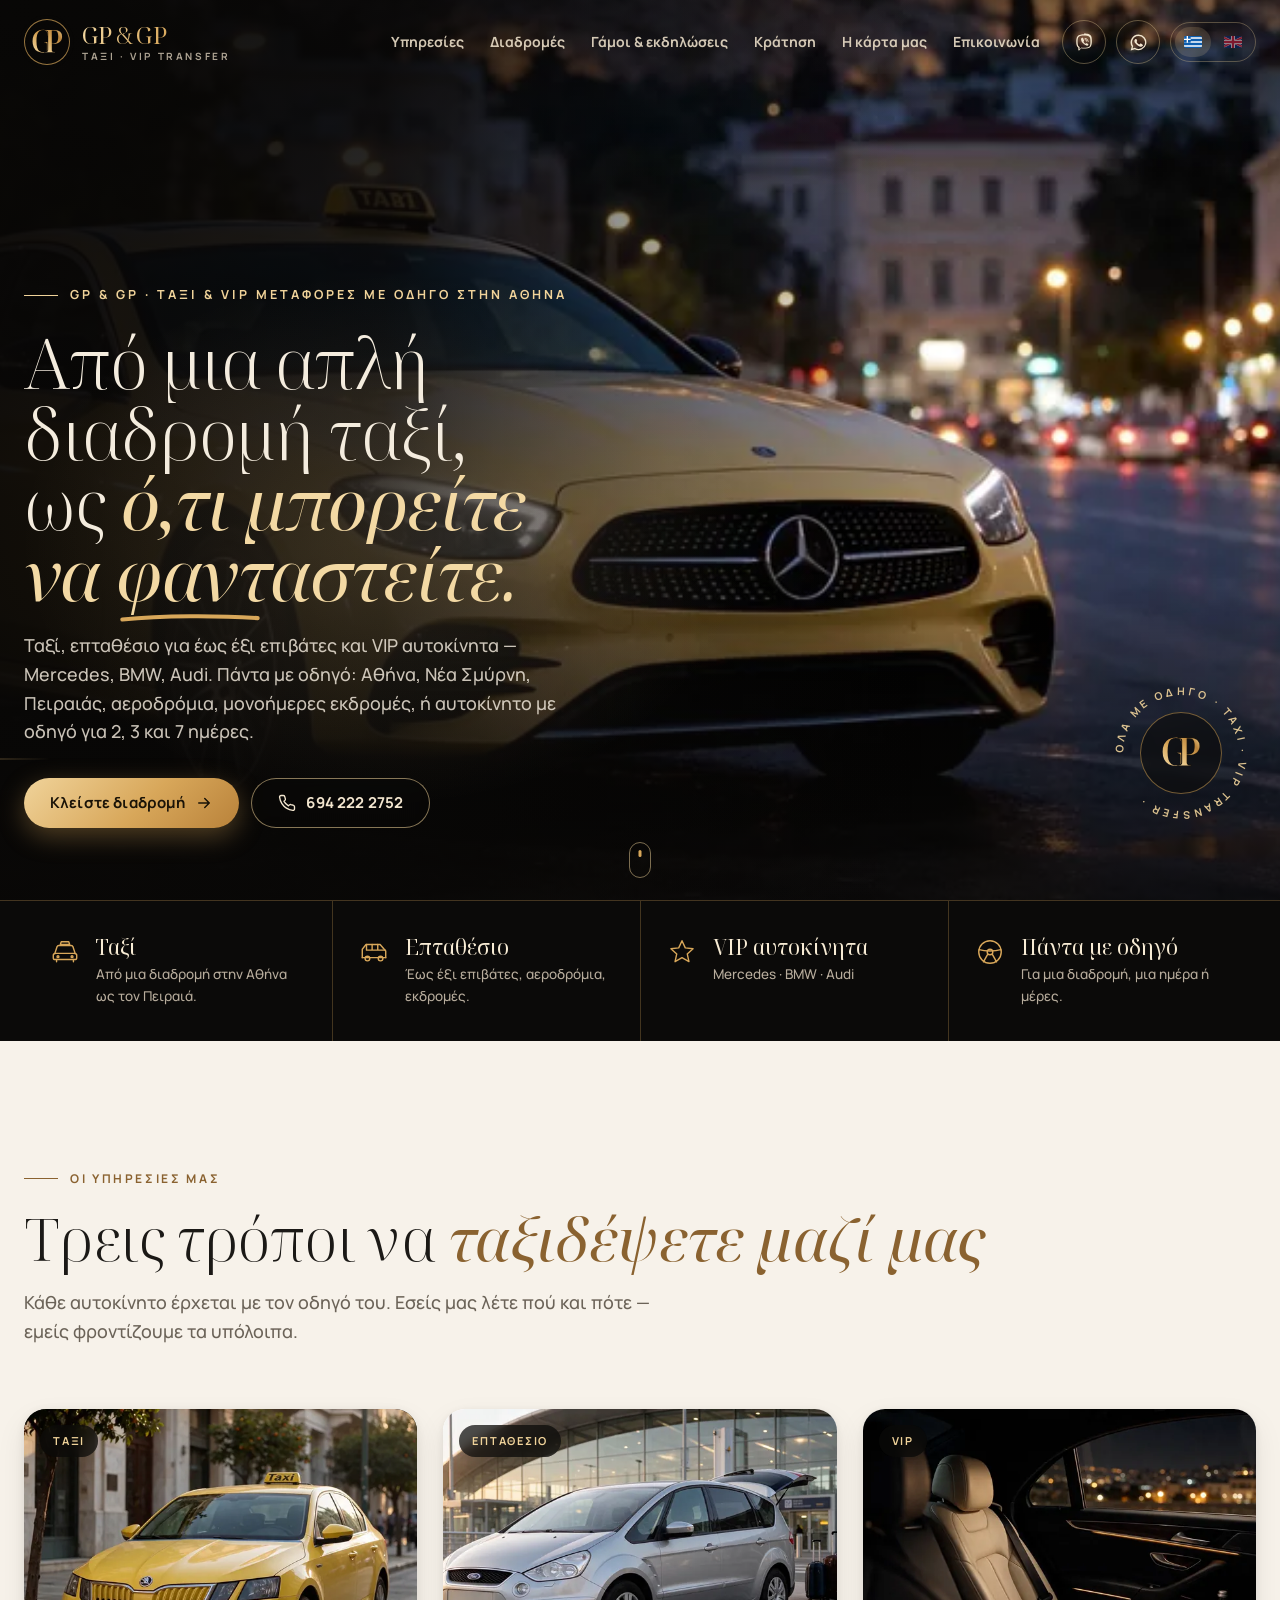
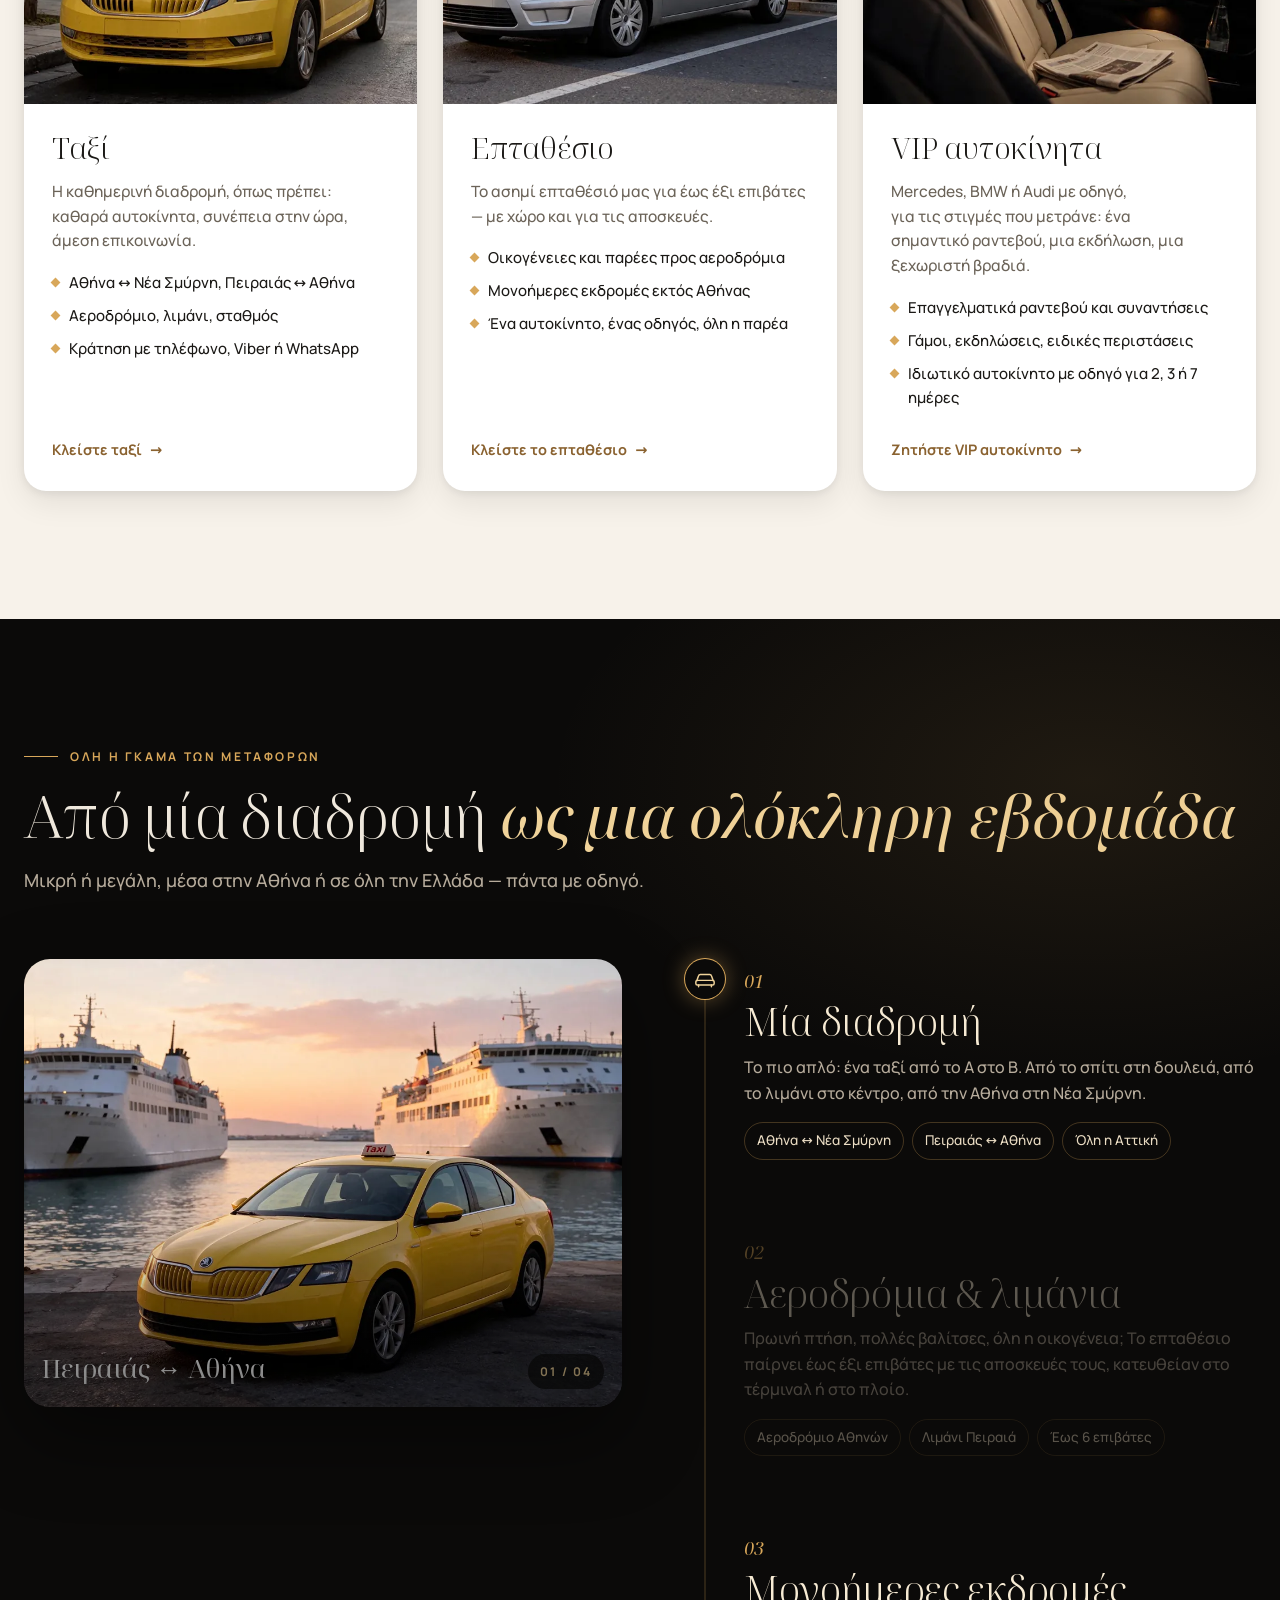
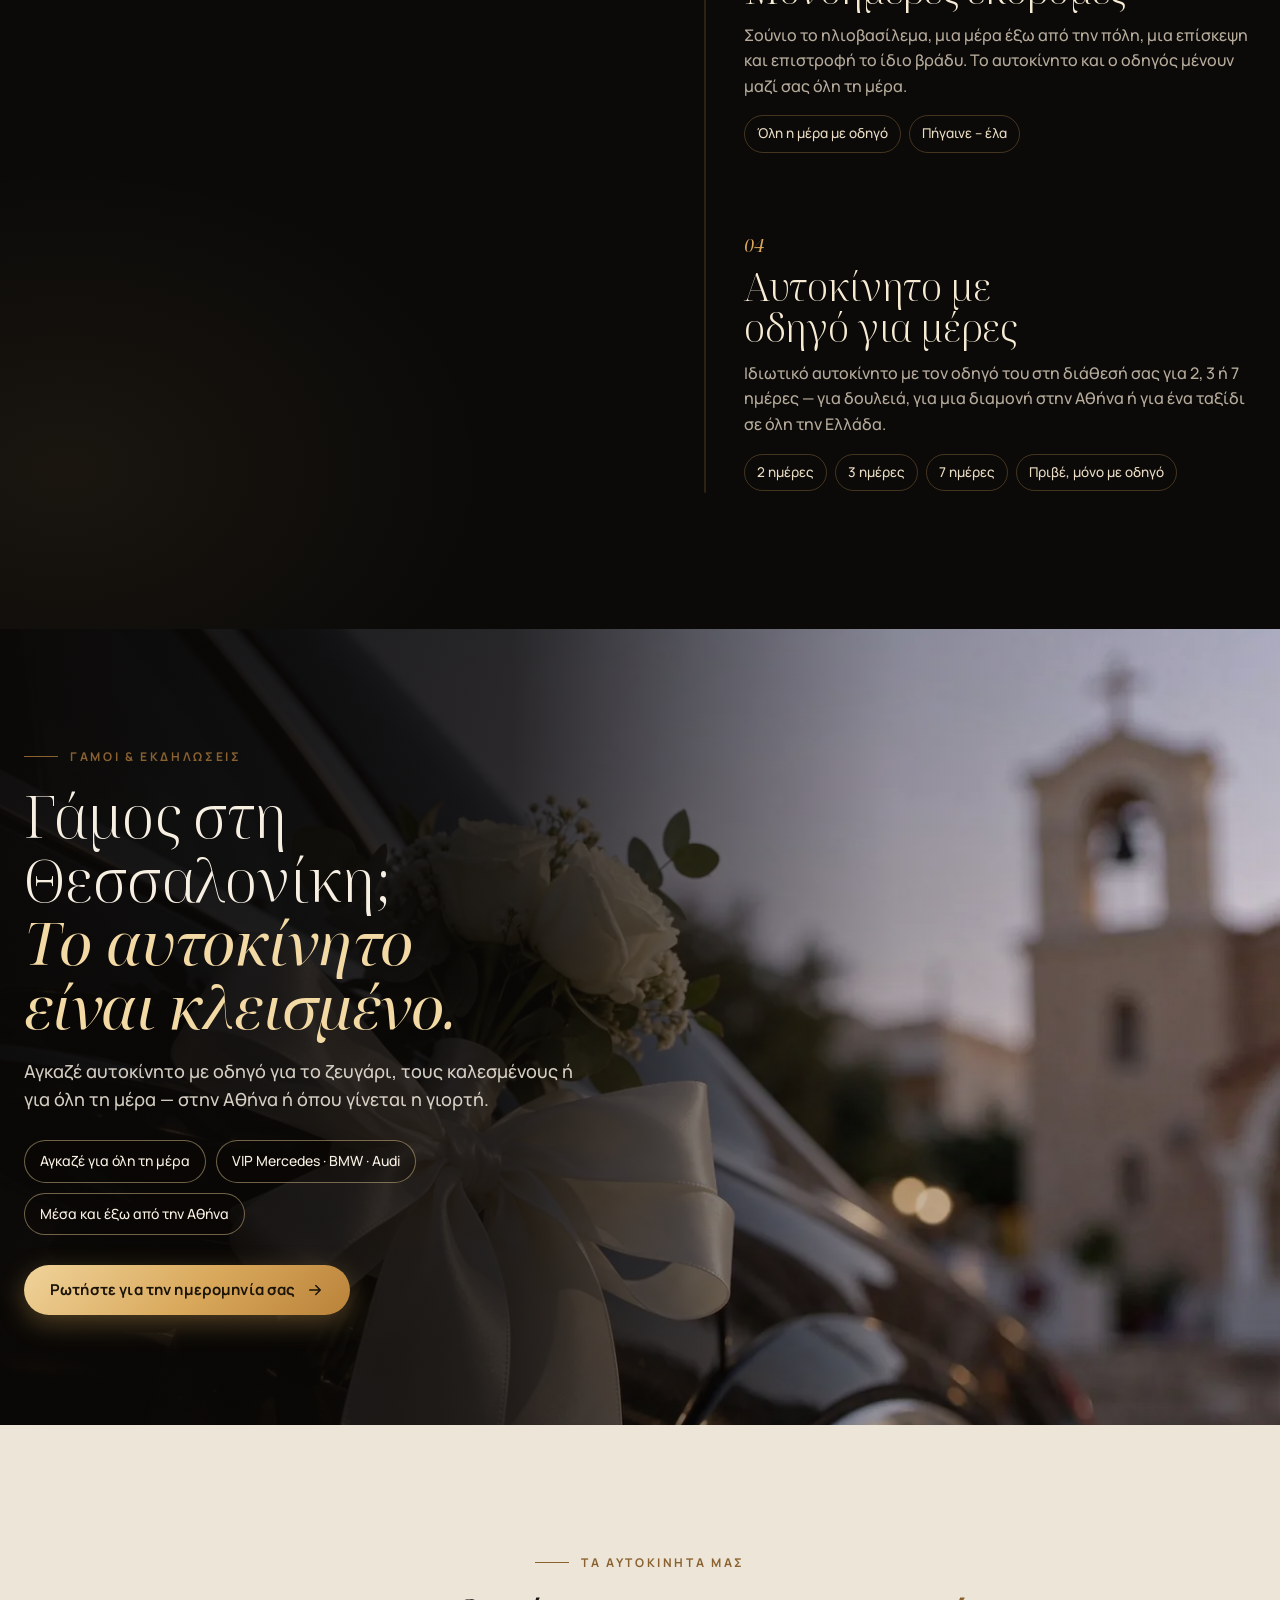
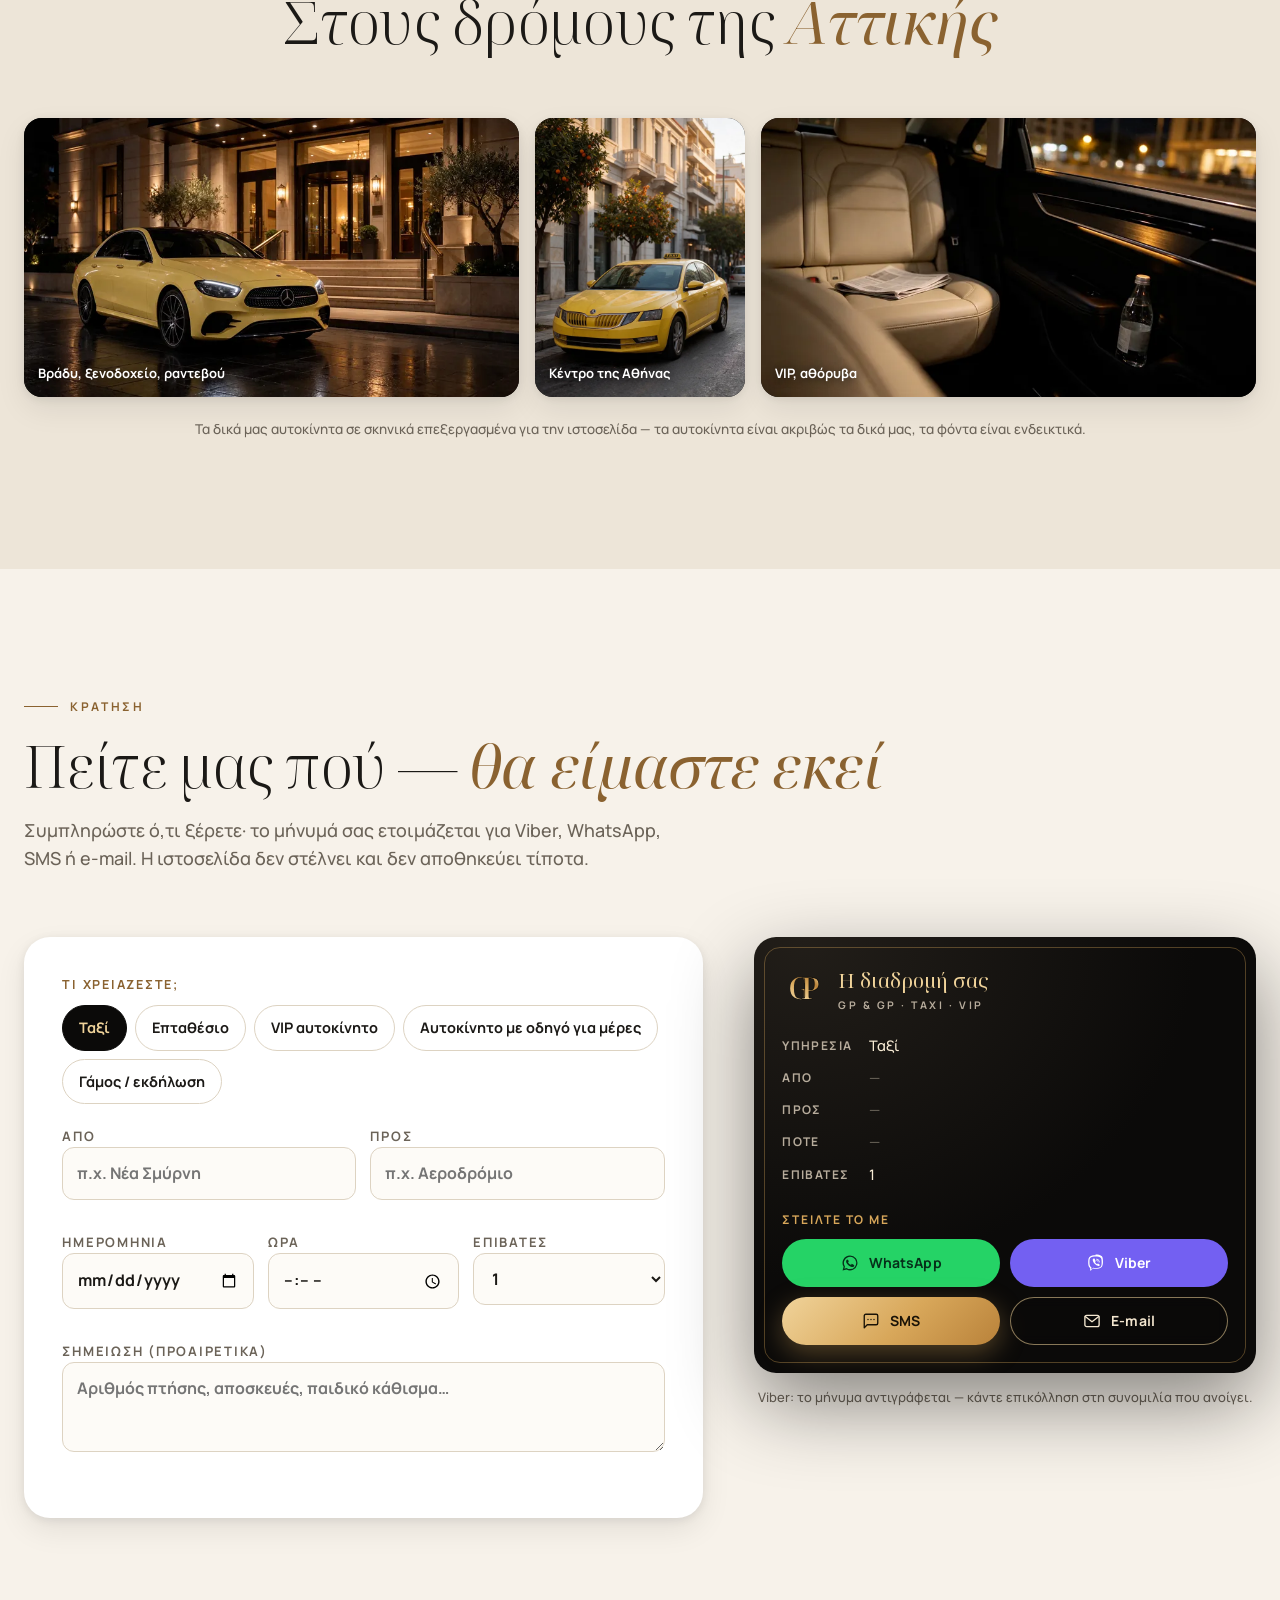
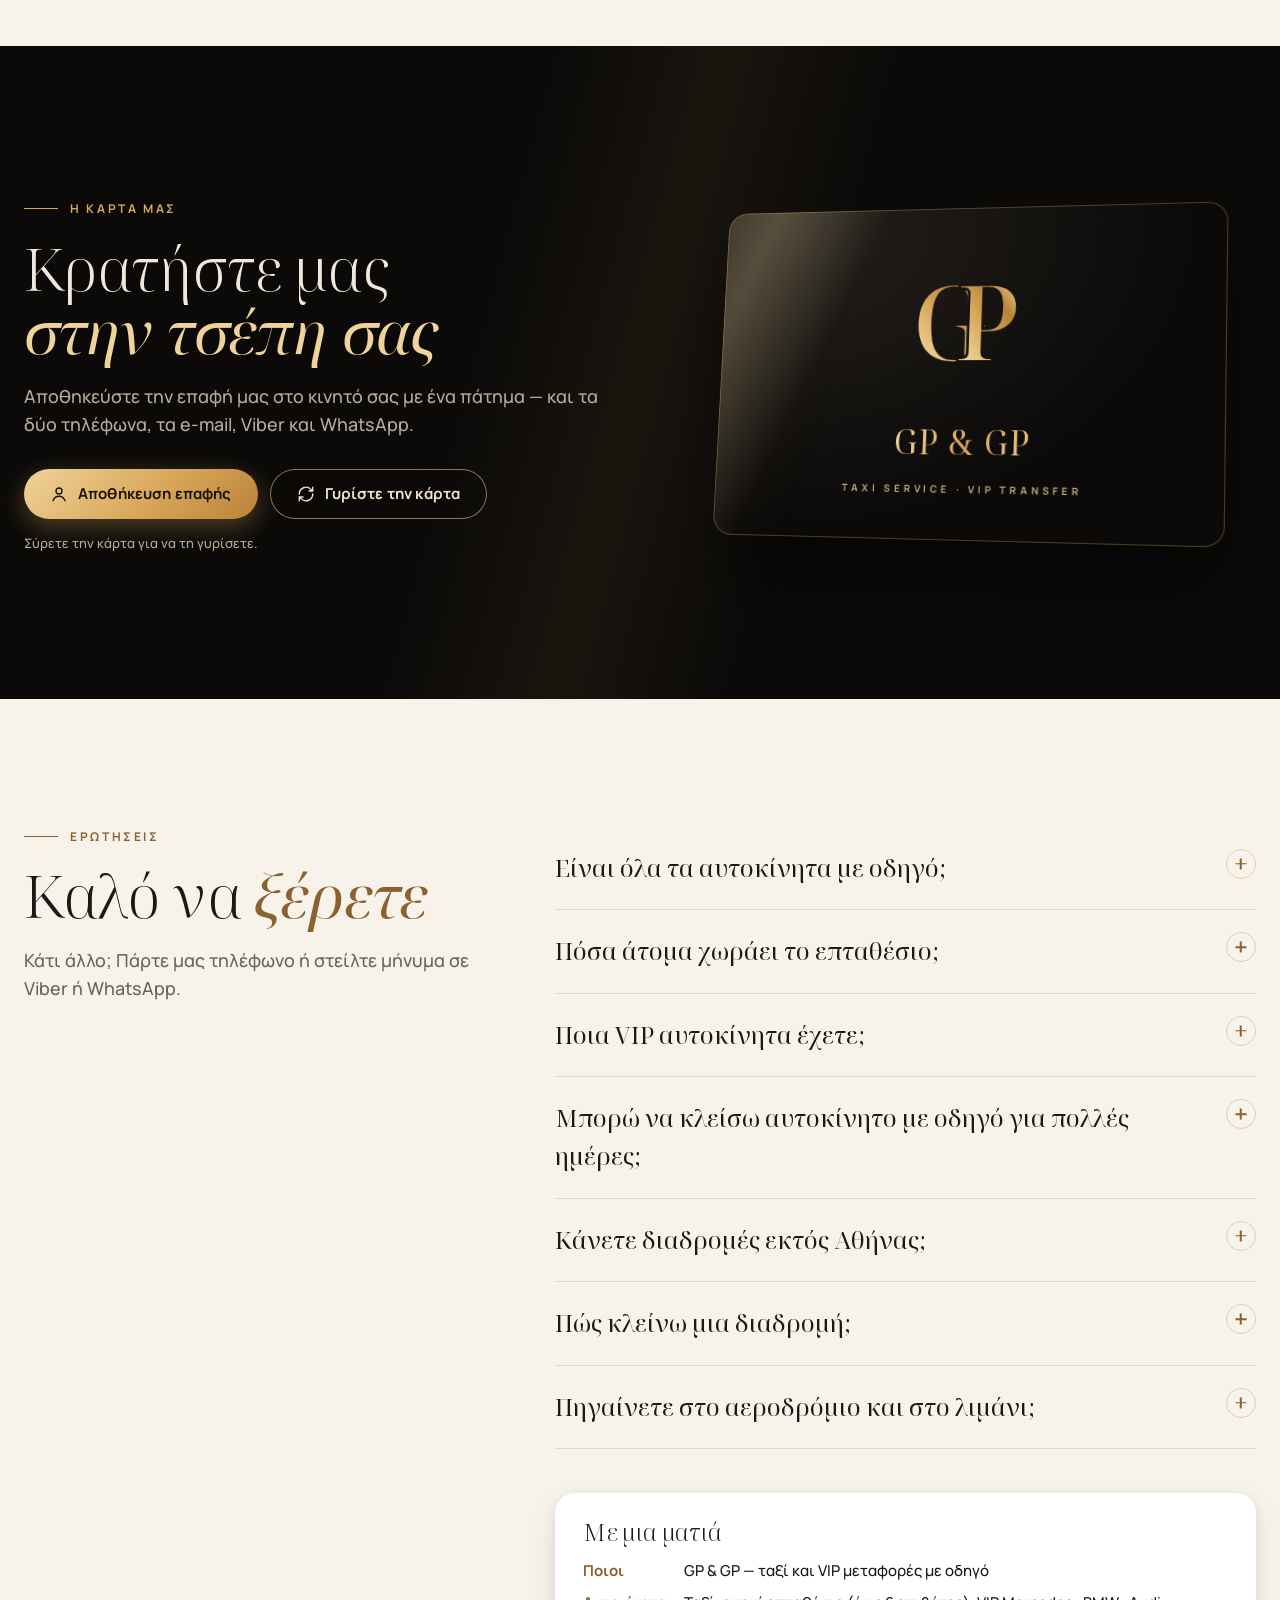
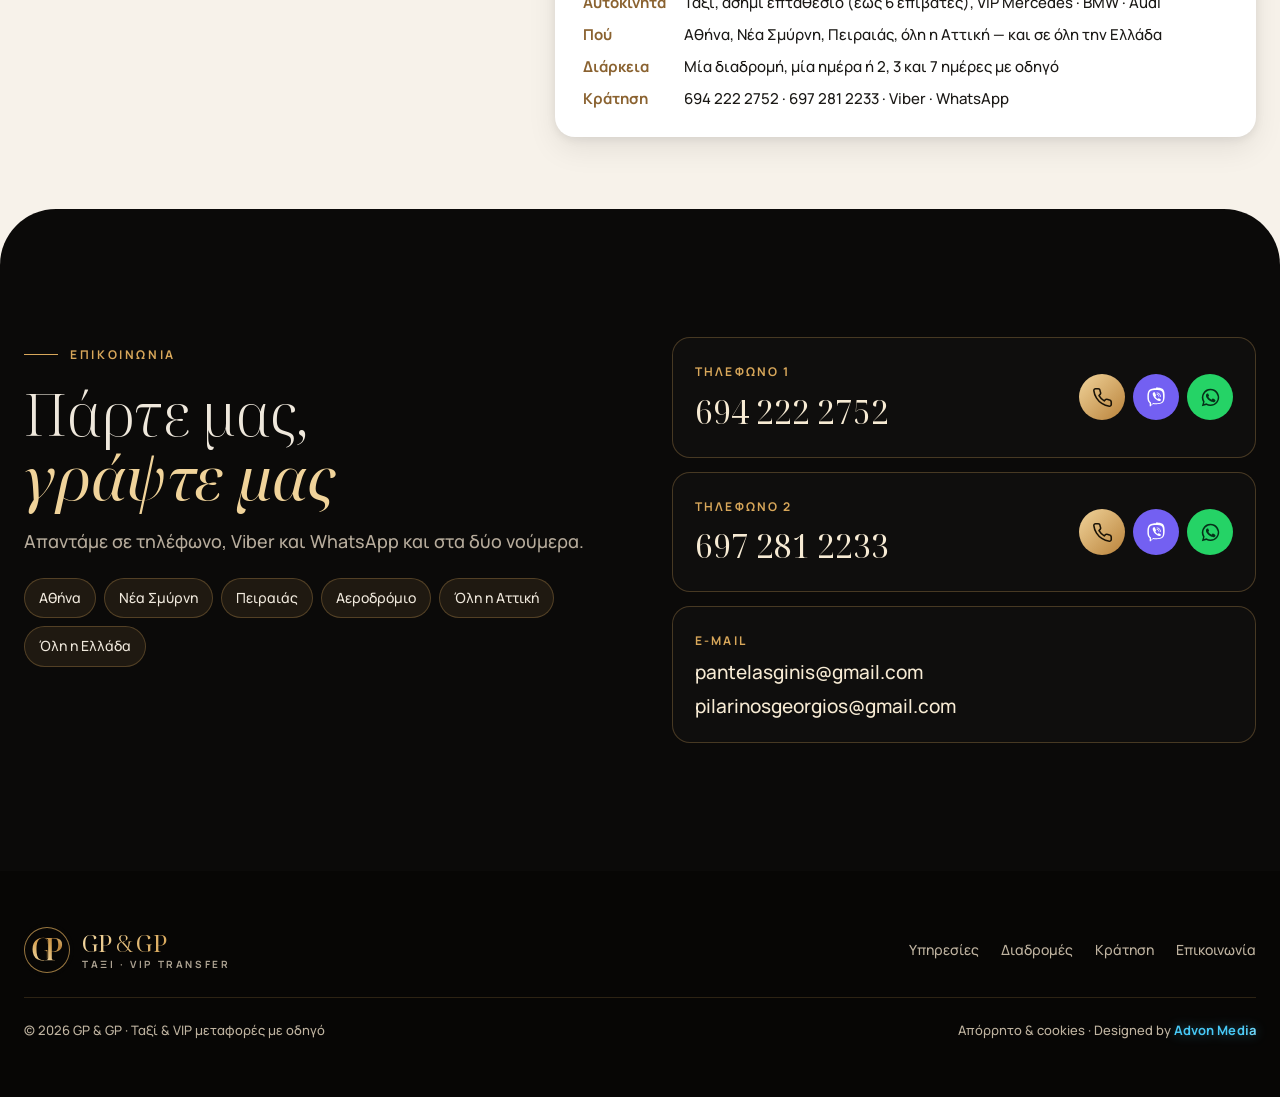
==== index.html @ f85e6d45 "GP & GP — first draft (Taxi · 7-seater · VIP, all with driver) Co-Authored-By: Claude Opus 5.5 <nore" ====
<!DOCTYPE html>
<html lang="el">
<head>
<meta charset="utf-8">
<meta name="viewport" content="width=device-width,initial-scale=1,viewport-fit=cover">
<title>Ταξί &amp; VIP μεταφορές με οδηγό Αθήνα | GP &amp; GP</title>
<!-- advon-icons · favicon.py · made from assets/img/gp-and-gp-icon.svg · v3084002b -->
<link rel="icon" href="favicon.ico?v=3084002b" sizes="32x32">
<link rel="icon" href="assets/icons/favicon.svg?v=3084002b" type="image/svg+xml">
<link rel="icon" href="assets/icons/favicon-96.png?v=3084002b" type="image/png" sizes="96x96">
<link rel="icon" href="assets/icons/favicon-48.png?v=3084002b" type="image/png" sizes="48x48">
<link rel="apple-touch-icon" href="assets/icons/apple-touch-icon.png?v=3084002b">
<link rel="manifest" href="site.webmanifest?v=3084002b">
<!-- /advon-icons -->
<meta name="description" content="GP &amp; GP: ταξί, επταθέσιο για έως 6 επιβάτες και VIP Mercedes, BMW, Audi με οδηγό. Αθήνα, Νέα Σμύρνη, Πειραιάς, αεροδρόμια, εκδρομές, πολυήμερα.">
<meta name="robots" content="index,follow,max-image-preview:large">
<meta name="msvalidate.01" content="B111344056B4F7484DEA53457F44A3C3">
<!-- advon-en -->
<script>try{localStorage.setItem("gp-lang","el")}catch(e){}</script>
<!-- /advon-en -->
<script id="advon-draft-guard">(function(){var h=location.hostname;if(/(^|\.)drafts\.advonmedia\.com$|\.github\.io$|\.netlify\.app$/.test(h)){var m=document.createElement('meta');m.name='robots';m.content='noindex,nofollow';document.head.appendChild(m)}})();</script>
<meta name="theme-color" content="#0B0A09">
<meta name="color-scheme" content="light only">
<meta property="og:type" content="website">
<meta property="og:site_name" content="GP &amp; GP">
<meta property="og:title" content="Ταξί &amp; VIP μεταφορές με οδηγό Αθήνα | GP &amp; GP">
<meta property="og:description" content="GP &amp; GP: ταξί, επταθέσιο για έως 6 επιβάτες και VIP Mercedes, BMW, Audi με οδηγό. Αθήνα, Νέα Σμύρνη, Πειραιάς, αεροδρόμια, εκδρομές, πολυήμερα.">
<meta property="og:image" content="assets/img/og.jpg">
<meta property="og:image:width" content="1200"><meta property="og:image:height" content="630">
<meta property="og:image:alt" content="Ταξί Mercedes της GP &amp; GP με την Ακρόπολη">
<meta property="og:locale" content="el_GR"><meta property="og:locale:alternate" content="en_GB">
<meta name="twitter:card" content="summary_large_image">
<meta name="twitter:title" content="Ταξί &amp; VIP μεταφορές με οδηγό Αθήνα | GP &amp; GP">
<meta name="twitter:description" content="GP &amp; GP: ταξί, επταθέσιο για έως 6 επιβάτες και VIP Mercedes, BMW, Audi με οδηγό. Αθήνα, Νέα Σμύρνη, Πειραιάς, αεροδρόμια, εκδρομές, πολυήμερα.">
<meta name="twitter:image" content="assets/img/og.jpg">
<link rel="preload" href="assets/fonts/noto-serif-display-greek-300-normal.woff2" as="font" type="font/woff2" crossorigin>
<link rel="preload" as="image" href="assets/img/gp-taxi-vip-metafores-athina-mercedes-akropoli-1800.webp" imagesrcset="assets/img/gp-taxi-vip-metafores-athina-mercedes-akropoli-1200.webp 1200w, assets/img/gp-taxi-vip-metafores-athina-mercedes-akropoli-1800.webp 1800w, assets/img/gp-taxi-vip-metafores-athina-mercedes-akropoli-2400.webp 2400w" imagesizes="100vw" media="(min-width:701px)">
<script>document.documentElement.classList.add('js')</script>
<style id="advon-fonts">
@font-face{font-family:'Noto Serif Display';font-style:normal;font-weight:300;font-display:swap;src:url(assets/fonts/noto-serif-display-greek-300-normal.woff2) format('woff2');unicode-range:U+0370-0377,U+037A-037F,U+0384-038A,U+038C,U+038E-03A1,U+03A3-03FF}
@font-face{font-family:'Noto Serif Display';font-style:normal;font-weight:300;font-display:swap;src:url(assets/fonts/noto-serif-display-latin-300-normal.woff2) format('woff2');unicode-range:U+0000-00FF,U+0131,U+0152-0153,U+02BB-02BC,U+02C6,U+02DA,U+02DC,U+0304,U+0308,U+0329,U+2000-206F,U+20AC,U+2122,U+2191,U+2193,U+2212,U+2215,U+FEFF,U+FFFD}
@font-face{font-family:'Noto Serif Display';font-style:normal;font-weight:400;font-display:swap;src:url(assets/fonts/noto-serif-display-greek-400-normal.woff2) format('woff2');unicode-range:U+0370-0377,U+037A-037F,U+0384-038A,U+038C,U+038E-03A1,U+03A3-03FF}
@font-face{font-family:'Noto Serif Display';font-style:normal;font-weight:400;font-display:swap;src:url(assets/fonts/noto-serif-display-latin-400-normal.woff2) format('woff2');unicode-range:U+0000-00FF,U+0131,U+0152-0153,U+02BB-02BC,U+02C6,U+02DA,U+02DC,U+0304,U+0308,U+0329,U+2000-206F,U+20AC,U+2122,U+2191,U+2193,U+2212,U+2215,U+FEFF,U+FFFD}
@font-face{font-family:'Noto Serif Display';font-style:italic;font-weight:400;font-display:swap;src:url(assets/fonts/noto-serif-display-greek-400-italic.woff2) format('woff2');unicode-range:U+0370-0377,U+037A-037F,U+0384-038A,U+038C,U+038E-03A1,U+03A3-03FF}
@font-face{font-family:'Noto Serif Display';font-style:italic;font-weight:400;font-display:swap;src:url(assets/fonts/noto-serif-display-latin-400-italic.woff2) format('woff2');unicode-range:U+0000-00FF,U+0131,U+0152-0153,U+02BB-02BC,U+02C6,U+02DA,U+02DC,U+0304,U+0308,U+0329,U+2000-206F,U+20AC,U+2122,U+2191,U+2193,U+2212,U+2215,U+FEFF,U+FFFD}
@font-face{font-family:'Manrope';font-style:normal;font-weight:500;font-display:swap;src:url(assets/fonts/manrope-greek-500-normal.woff2) format('woff2');unicode-range:U+0370-0377,U+037A-037F,U+0384-038A,U+038C,U+038E-03A1,U+03A3-03FF}
@font-face{font-family:'Manrope';font-style:normal;font-weight:500;font-display:swap;src:url(assets/fonts/manrope-latin-500-normal.woff2) format('woff2');unicode-range:U+0000-00FF,U+0131,U+0152-0153,U+02BB-02BC,U+02C6,U+02DA,U+02DC,U+0304,U+0308,U+0329,U+2000-206F,U+20AC,U+2122,U+2191,U+2193,U+2212,U+2215,U+FEFF,U+FFFD}
@font-face{font-family:'Manrope';font-style:normal;font-weight:700;font-display:swap;src:url(assets/fonts/manrope-greek-700-normal.woff2) format('woff2');unicode-range:U+0370-0377,U+037A-037F,U+0384-038A,U+038C,U+038E-03A1,U+03A3-03FF}
@font-face{font-family:'Manrope';font-style:normal;font-weight:700;font-display:swap;src:url(assets/fonts/manrope-latin-700-normal.woff2) format('woff2');unicode-range:U+0000-00FF,U+0131,U+0152-0153,U+02BB-02BC,U+02C6,U+02DA,U+02DC,U+0304,U+0308,U+0329,U+2000-206F,U+20AC,U+2122,U+2191,U+2193,U+2212,U+2215,U+FEFF,U+FFFD}
</style>
<style>
:root{--ink:#0B0A09;--night:#121110;--coal:#1A1815;--line:rgba(216,167,90,.28);--paper:#F7F2EA;--sand:#EDE5D8;--gold:#D8A75A;--gold2:#F0D39A;--goldt:#8A6230;--text:#1B1916;--mute:#6B6358;--mutel:#B7AC9C;--r:22px;--sh-1:0 2px 10px rgba(0,0,0,.08),0 12px 30px rgba(0,0,0,.08);--sh-2:0 14px 40px rgba(0,0,0,.18),0 4px 12px rgba(0,0,0,.1);--sh-3:0 30px 80px rgba(0,0,0,.45);--serif:'Noto Serif Display',Georgia,serif;--sans:'Manrope',system-ui,-apple-system,'Segoe UI',sans-serif;color-scheme:light only}
*{box-sizing:border-box;margin:0;padding:0}
html{scroll-behavior:smooth;-webkit-text-size-adjust:100%;-webkit-font-smoothing:antialiased;-moz-osx-font-smoothing:grayscale}
html,body{overflow-x:clip}
body{font-family:var(--sans);font-weight:500;color:var(--text);background:var(--paper);line-height:1.6;font-size:16px}
img{max-width:100%;display:block}
a{color:inherit}
button{font:inherit;cursor:pointer;border:0;background:none;color:inherit}
.wrap{width:min(1240px,100% - 48px);margin-inline:auto}
.sr-only{position:absolute;width:1px;height:1px;overflow:hidden;clip:rect(0 0 0 0);white-space:nowrap}
h1,h2,h3{font-family:var(--serif);font-weight:300;line-height:1.08;letter-spacing:-.01em;text-wrap:balance}
p{text-wrap:pretty}
.kick{display:inline-flex;align-items:center;gap:12px;font-size:12px;font-weight:700;letter-spacing:.22em;text-transform:uppercase;color:var(--goldt)}
.kick::before{content:"";width:34px;height:1px;background:currentColor;transform-origin:left;transform:scaleX(var(--kx,1));transition:transform .9s cubic-bezier(.2,.7,.2,1)}
.dark .kick{color:var(--gold)}
.js .rv .kick::before,.js .kick.rv::before{--kx:0}.js .in .kick::before,.js .kick.in::before{--kx:1}
h2{font-size:clamp(34px,4.6vw,62px)}
h2 em,.display em{font-style:italic;color:var(--goldt)}
.dark h2 em,.dark .display em{color:var(--gold2)}
.lead{font-size:clamp(17px,1.4vw,19px);color:var(--mute);max-width:640px}
.dark{background:var(--ink);color:#EFE8DC}.dark .lead{color:var(--mutel)}
section{position:relative}
.sec{padding:clamp(88px,10vw,140px) 0}
.head{display:flex;flex-direction:column;gap:18px;margin-bottom:clamp(40px,5vw,64px)}
.head.c{align-items:center;text-align:center}.head.c .lead{margin-inline:auto}

/* buttons */
.btn{display:inline-flex;align-items:center;justify-content:center;gap:10px;min-height:50px;padding:0 26px;border-radius:999px;font-weight:700;font-size:15px;letter-spacing:.01em;text-decoration:none;position:relative;overflow:hidden;transition:transform .3s cubic-bezier(.2,.7,.2,1),box-shadow .3s,background .3s,color .3s;-webkit-tap-highlight-color:transparent}
.btn svg{width:18px;height:18px;flex:none}
.btn-g{background:linear-gradient(135deg,#F0D39A,#D8A75A 55%,#B9823A);color:#1A1307;box-shadow:0 8px 26px rgba(216,167,90,.35)}
.btn-g::after{content:"";position:absolute;inset:0;background:linear-gradient(110deg,transparent 30%,rgba(255,255,255,.55) 50%,transparent 70%);transform:translateX(-120%);transition:transform .9s}
.btn-o{border:1px solid rgba(240,211,154,.55);color:#F3E6CF;background:rgba(11,10,9,.25);-webkit-backdrop-filter:blur(6px);backdrop-filter:blur(6px)}
.btn-d{background:var(--ink);color:#F3E6CF}
.btn:active{transform:scale(.97)}
@media (hover:hover){.btn:hover{transform:translateY(-2px)}.btn-g:hover::after{transform:translateX(120%)}.btn-o:hover{background:rgba(240,211,154,.14)}.btn-d:hover{box-shadow:var(--sh-2)}}
.chip-v{background:#7360F2;color:#fff}.chip-w{background:#25D366;color:#06301A}

/* header */
.hd{position:fixed;inset:0 0 auto;z-index:50;transition:background .4s,box-shadow .4s,transform .4s}
.hd::before{content:"";position:absolute;inset:0;background:rgba(11,10,9,.82);-webkit-backdrop-filter:blur(14px);backdrop-filter:blur(14px);opacity:0;transition:opacity .4s}
.hd.solid::before{opacity:1}.hd.solid{box-shadow:0 1px 0 var(--line)}
.hd .wrap{position:relative;display:flex;align-items:center;gap:22px;height:84px;transition:height .4s}
.hd.solid .wrap{height:70px}
.brand{display:flex;align-items:center;gap:12px;text-decoration:none;color:#F3E6CF;min-width:0}
.brand svg{width:46px;height:46px;flex:none;transition:transform .9s cubic-bezier(.2,.7,.2,1)}
.hd.solid .brand svg{transform:rotate(360deg) scale(.9)}
.brand .em{position:relative;width:46px;height:46px;flex:none;border-radius:50%;box-shadow:inset 0 0 0 1px rgba(216,167,90,.7),0 0 0 4px rgba(11,10,9,.25)}
.brand .em svg{position:absolute;inset:0}
.bw{display:flex;flex-direction:column;line-height:1.05;min-width:0}
.bw b{font-family:var(--serif);font-weight:400;font-size:24px;letter-spacing:.02em;background:linear-gradient(120deg,#F3D9A4,#D8A75A 60%,#E9C887);-webkit-background-clip:text;background-clip:text;-webkit-text-fill-color:transparent;color:#E5BE7A;white-space:nowrap}
.bw b i{font-style:normal;font-weight:300;padding:0 .12em}
.bw small{font-size:10px;font-weight:700;letter-spacing:.26em;text-transform:uppercase;color:rgba(243,230,207,.7);margin-top:4px;white-space:nowrap}
.nav{display:flex;gap:26px;margin-left:auto}
.nav a{font-size:14px;font-weight:600;text-decoration:none;color:rgba(243,230,207,.86);position:relative;padding:6px 0}
.nav a::after{content:"";position:absolute;left:0;right:0;bottom:0;height:1px;background:var(--gold);transform:scaleX(0);transform-origin:left;transition:transform .35s}
@media (hover:hover){.nav a:hover::after{transform:scaleX(1)}}
.hd-act{display:flex;align-items:center;gap:10px}
.ic{width:44px;height:44px;border-radius:50%;display:grid;place-items:center;border:1px solid rgba(240,211,154,.35);color:#F3E6CF;transition:background .3s,border-color .3s}
.ic svg{width:19px;height:19px}
@media (hover:hover){.ic:hover{background:rgba(240,211,154,.14);border-color:var(--gold)}}
.lng{display:flex;gap:4px;padding:4px;border-radius:999px;border:1px solid rgba(240,211,154,.3)}
.lng button{width:36px;height:30px;border-radius:999px;display:grid;place-items:center;opacity:.55;transition:opacity .3s,background .3s}
.lng button.on{opacity:1;background:rgba(240,211,154,.16)}
.fl{display:block;width:18px;height:12px;overflow:hidden;line-height:0;border-radius:2px}
.fl svg{display:block;width:100%;height:100%}
.burger{display:none;width:46px;height:46px;border-radius:50%;border:1px solid rgba(240,211,154,.4);position:relative}
.burger span{position:absolute;left:13px;right:13px;height:1.5px;background:#F3E6CF;transition:transform .35s,opacity .3s}
.burger span:nth-child(1){top:17px}.burger span:nth-child(2){top:22.5px}.burger span:nth-child(3){top:28px}
.mnav{position:fixed;inset:0;z-index:60;background:rgba(11,10,9,.97);display:flex;flex-direction:column;justify-content:center;padding:90px 32px 40px;gap:8px;opacity:0;pointer-events:none;transition:opacity .4s}
.mnav[hidden]{display:none}
.mnav.open{opacity:1;pointer-events:auto}
.mnav a.l{font-family:var(--serif);font-weight:300;font-size:clamp(34px,9vw,46px);color:#F3E6CF;text-decoration:none;padding:6px 0;opacity:0;transform:translateY(18px);transition:opacity .5s,transform .5s}
.mnav.open a.l{opacity:1;transform:none}
.mnav .x{position:absolute;top:18px;right:20px;width:50px;height:50px;border-radius:50%;border:1px solid rgba(240,211,154,.6);display:grid;place-items:center;color:#F3E6CF}
.mnav .x svg{width:22px;height:22px}
.mnav .mrow{display:flex;gap:10px;flex-wrap:wrap;margin-top:26px}
@media (max-width:1180px){.nav{display:none}.burger{display:block}}
@media (max-width:560px){.hd .wrap{gap:10px}.bw small{display:none}.bw b{font-size:21px}.hd-act .ic.hv{display:none}.brand .em,.brand svg{width:40px;height:40px}}
@media (max-width:380px){.lng{display:none}}

/* intro — «Η κάρτα» */
#intro{position:fixed;inset:0;z-index:100;background:#070605;display:grid;place-items:center;perspective:1400px}
#intro[hidden]{display:none}
#intro .ic3{width:min(440px,78vw);aspect-ratio:85/55;border-radius:18px;background:radial-gradient(120% 140% at 20% 10%,#1d1a16,#0B0A09 60%);box-shadow:0 40px 90px rgba(0,0,0,.6),inset 0 0 0 1px rgba(216,167,90,.35);display:grid;place-items:center;position:relative;overflow:hidden;transform-style:preserve-3d;animation:icIn 1.15s cubic-bezier(.2,.8,.2,1) both}
#intro .ic3 svg{width:42%;height:auto;--gpk:#0d0c0a}
#intro .ic3::after{content:"";position:absolute;inset:-40%;background:linear-gradient(115deg,transparent 42%,rgba(255,236,190,.42) 50%,transparent 58%);transform:translateX(-60%);animation:foil 1.1s .55s ease-in-out both}
#intro .itx{position:absolute;bottom:16%;left:0;right:0;text-align:center;font-size:11px;letter-spacing:.42em;font-weight:700;color:rgba(240,211,154,.8);opacity:0;animation:fadeIn .6s .7s forwards}
#intro.out{animation:introOut .85s cubic-bezier(.65,0,.35,1) forwards}
#intro.out .ic3{animation:icOut .85s cubic-bezier(.65,0,.35,1) forwards}
@keyframes icIn{from{transform:translateY(60px) rotateX(38deg) rotateZ(-6deg) scale(.86);opacity:0}to{transform:none;opacity:1}}
@keyframes foil{to{transform:translateX(60%)}}
@keyframes fadeIn{to{opacity:1}}
@keyframes icOut{to{transform:rotateY(90deg) scale(1.25);opacity:.2}}
@keyframes introOut{0%{opacity:1}60%{opacity:1}100%{opacity:0;visibility:hidden}}

/* hero */
.hero{min-height:100svh;min-height:100vh;display:flex;align-items:flex-end;color:#F4ECDE;background:var(--ink);overflow:hidden;isolation:isolate}
.hero .bg{position:absolute;inset:0;z-index:-2}
.hero .bg picture,.hero .bg img{display:block;width:100%;height:100%;object-fit:cover;object-position:60% 55%}
.hero .bg img{transform:scale(1.06);animation:kb 22s ease-in-out infinite alternate}
@keyframes kb{to{transform:scale(1.13) translate(-1.2%,-1%)}}
.hero::before{content:"";position:absolute;inset:0;z-index:-1;background:linear-gradient(90deg,rgba(8,7,6,.92) 0%,rgba(8,7,6,.72) 34%,rgba(8,7,6,.12) 64%,rgba(8,7,6,0) 80%),linear-gradient(0deg,rgba(8,7,6,.85) 0%,rgba(8,7,6,0) 38%),linear-gradient(180deg,rgba(8,7,6,.55),rgba(8,7,6,0) 22%)}
.hero .glow{position:absolute;inset:0;z-index:-1;pointer-events:none;background:radial-gradient(520px 380px at var(--gx,30%) var(--gy,60%),rgba(240,211,154,.13),transparent 70%)}
.trails{position:absolute;left:0;right:0;bottom:12%;height:120px;z-index:-1;pointer-events:none;overflow:hidden;opacity:.8}
.trails i{position:absolute;height:1.5px;width:28%;border-radius:2px;background:linear-gradient(90deg,transparent,rgba(240,195,120,.9),transparent);left:-30%;animation:trail 6.5s linear infinite}
.trails i:nth-child(1){top:20%;animation-delay:.4s}.trails i:nth-child(2){top:48%;width:18%;animation-duration:8s;animation-delay:2.2s;background:linear-gradient(90deg,transparent,rgba(255,120,90,.75),transparent)}.trails i:nth-child(3){top:72%;width:34%;animation-duration:9.5s;animation-delay:4s}
@keyframes trail{to{transform:translateX(480%)}}
.hero .wrap{padding:150px 0 clamp(56px,8vh,96px);display:grid;grid-template-columns:minmax(0,1fr) auto;align-items:end;gap:40px}
.hero-c{max-width:720px}
.hero h1{font-family:var(--sans);font-weight:700;font-size:12.5px;letter-spacing:.24em;text-transform:uppercase;color:var(--gold2);line-height:1.6;display:flex;align-items:center;gap:12px}
.hero h1::before{content:"";width:34px;height:1px;background:currentColor;flex:none}
.display{font-family:var(--serif);font-weight:300;font-size:clamp(44px,6.6vw,98px);line-height:1.02;letter-spacing:-.015em;margin:22px 0 22px;text-wrap:balance}
.display .w{display:inline-block;white-space:nowrap}
.display .w>span{display:inline-block;transform:translateY(105%);opacity:0;transition:transform 1s cubic-bezier(.2,.75,.2,1),opacity .8s}
.display .wm{display:inline-block;overflow:hidden;vertical-align:top;padding-bottom:.08em;margin-bottom:-.08em}
.go .display .w>span{transform:none;opacity:1}
.display em{position:relative}
.display em .ul{position:absolute;left:0;right:0;bottom:-.02em;height:.12em;overflow:visible}
.display em .ul path{fill:none;stroke:var(--gold);stroke-width:3;stroke-linecap:round;stroke-dasharray:1;stroke-dashoffset:1;transition:stroke-dashoffset 1.2s 1.1s cubic-bezier(.6,0,.2,1)}
.go .display em .ul path{stroke-dashoffset:0}
.hero .sub{font-size:clamp(16px,1.4vw,19px);color:rgba(244,236,222,.82);max-width:560px}
.hero .cta{display:flex;flex-wrap:wrap;gap:12px;margin-top:32px}
.hero .fade{opacity:0;transform:translateY(16px);transition:opacity .9s,transform .9s cubic-bezier(.2,.7,.2,1)}
.go .hero .fade{opacity:1;transform:none}
.go .hero .f2{transition-delay:.55s}.go .hero .f3{transition-delay:.75s}.go .hero .f4{transition-delay:.95s}.go .hero .f1{transition-delay:.15s}
.seal{width:150px;height:150px;position:relative;flex:none}
.seal svg.ring{width:100%;height:100%;animation:spin 26s linear infinite}
.seal text{font-family:var(--sans);font-weight:700;font-size:10.6px;letter-spacing:.32em;fill:rgba(240,211,154,.9)}
.seal .mid{position:absolute;inset:34px;border-radius:50%;background:rgba(11,10,9,.55);-webkit-backdrop-filter:blur(6px);backdrop-filter:blur(6px);box-shadow:inset 0 0 0 1px rgba(216,167,90,.5);display:grid;place-items:center}
.seal .mid svg{width:70%;height:70%;--gpk:#16130f}
@keyframes spin{to{transform:rotate(360deg)}}
.scue{position:absolute;left:50%;bottom:22px;width:22px;height:36px;border:1px solid rgba(240,211,154,.5);border-radius:12px;transform:translateX(-50%);transition:opacity .4s}
.scue::after{content:"";position:absolute;left:50%;top:7px;width:3px;height:7px;border-radius:2px;background:var(--gold);transform:translateX(-50%);animation:cue 1.8s infinite}
@keyframes cue{50%{transform:translate(-50%,9px);opacity:.3}}
@media (max-width:900px){
 .hero{align-items:flex-end}
 .hero .bg picture,.hero .bg img{object-position:50% 40%}
 .hero::before{background:linear-gradient(0deg,rgba(8,7,6,.96) 0%,rgba(8,7,6,.82) 36%,rgba(8,7,6,.15) 66%,rgba(8,7,6,.35) 100%)}
 .hero .wrap{grid-template-columns:minmax(0,1fr);padding-top:120px}
 .seal{display:none}
 .scue{display:none}
}

/* proof */
.proof{background:var(--ink);color:#EFE8DC;border-top:1px solid var(--line);perspective:900px}
.proof .wrap{display:grid;grid-template-columns:repeat(4,minmax(0,1fr))}
.pf{padding:34px 26px;border-left:1px solid var(--line);display:flex;gap:16px;align-items:flex-start}
.pf:first-child{border-left:0}
.pf svg{width:30px;height:30px;flex:none;color:var(--gold);margin-top:2px}
.pf b{display:block;font-family:var(--serif);font-weight:400;font-size:21px;color:#F7EBD4;line-height:1.2}
.pf span{display:block;font-size:13.5px;color:var(--mutel);margin-top:4px}
.js .pf.rv{opacity:0;transform:rotateX(-70deg);transform-origin:50% 100%;transition:opacity .6s,transform .9s cubic-bezier(.2,.8,.2,1)}
.js .pf.rv.in{opacity:1;transform:none}
@media (max-width:980px){.proof .wrap{grid-template-columns:repeat(2,minmax(0,1fr))}.pf:nth-child(3){border-left:0}.pf:nth-child(n+3){border-top:1px solid var(--line)}}
@media (max-width:520px){.pf{padding:24px 14px;flex-direction:column;gap:10px}.pf b{font-size:18px}}

/* services */
#ypiresies{background:var(--paper)}
.svc{display:grid;grid-template-columns:repeat(3,minmax(0,1fr));gap:26px}
.sv{position:relative;border-radius:var(--r);background:#fff;box-shadow:var(--sh-1);overflow:hidden;display:flex;flex-direction:column;transform-style:preserve-3d;transition:box-shadow .4s,transform .5s cubic-bezier(.2,.7,.2,1)}
.sv .ph{position:relative;aspect-ratio:4/3;overflow:hidden;background:#111}
.sv .ph img{width:100%;height:100%;object-fit:cover;transition:transform 1.2s cubic-bezier(.2,.7,.2,1)}
.sv:nth-child(1) .ph img{object-position:50% 72%}
.sv .tag{position:absolute;top:16px;left:16px;padding:7px 13px;border-radius:999px;font-size:11px;font-weight:700;letter-spacing:.16em;text-transform:uppercase;background:rgba(11,10,9,.72);color:var(--gold2);-webkit-backdrop-filter:blur(6px);backdrop-filter:blur(6px)}
.sv .bd{padding:28px 28px 30px;display:flex;flex-direction:column;gap:14px;flex:1}
.sv h3{font-size:30px}
.sv p{color:var(--mute);font-size:15.5px}
.sv ul{list-style:none;display:grid;gap:9px;margin-top:4px}
.sv li{display:flex;gap:10px;font-size:15px;align-items:flex-start}
.sv li::before{content:"";width:7px;height:7px;transform:rotate(45deg);background:var(--gold);margin-top:8px;flex:none}
.sv .more{margin-top:auto;padding-top:14px;font-weight:700;font-size:14.5px;color:var(--goldt);text-decoration:none;display:inline-flex;gap:8px;align-items:center}
.sv .more i{font-style:normal;transition:transform .35s}
.sv .spot{position:absolute;inset:0;pointer-events:none;background:radial-gradient(400px 300px at var(--mx,50%) var(--my,0%),rgba(216,167,90,.16),transparent 60%);opacity:0;transition:opacity .4s}
.sv::before{content:"";position:absolute;left:0;right:0;top:0;height:3px;z-index:2;background:linear-gradient(90deg,#F0D39A,#B9823A);transform:scaleX(0);transform-origin:left;transition:transform .6s}
@media (hover:hover){.sv:hover{box-shadow:var(--sh-2)}.sv:hover .ph img{transform:scale(1.05)}.sv:hover .spot{opacity:1}.sv:hover::before{transform:scaleX(1)}.sv:hover .more i{transform:translateX(5px)}}
.js .sv.rv{opacity:0;transform:translateY(70px) rotate(var(--rot,0deg)) scale(.96);transition:opacity .7s,transform 1s cubic-bezier(.2,.8,.2,1)}
.js .sv.rv.in{opacity:1;transform:none}
.sv:nth-child(1){--rot:-2.5deg}.sv:nth-child(3){--rot:2.5deg}
.js .sv.rv:nth-child(2){transition-delay:.08s}.js .sv.rv:nth-child(3){transition-delay:.16s}
@media (max-width:980px){.svc{grid-template-columns:minmax(0,1fr);max-width:620px;margin-inline:auto}}

/* journey — signature */
#diadromes{background:var(--ink);color:#EFE8DC;overflow:clip}
#diadromes::before{content:"";position:absolute;inset:0;pointer-events:none;background:radial-gradient(900px 500px at 85% 10%,rgba(216,167,90,.1),transparent 60%),radial-gradient(700px 500px at 5% 90%,rgba(216,167,90,.07),transparent 60%)}
.jr{display:grid;grid-template-columns:minmax(0,1.05fr) minmax(0,1fr);gap:clamp(36px,5vw,80px);align-items:start}
.stage{position:sticky;top:110px;aspect-ratio:4/3;border-radius:26px;overflow:hidden;box-shadow:var(--sh-3);background:#000}
.stage img{position:absolute;inset:0;width:100%;height:100%;object-fit:cover;opacity:0;transform:scale(1.08);transition:opacity 1s,transform 1.6s cubic-bezier(.2,.7,.2,1)}
.stage img.on{opacity:1;transform:none}
.stage .lbl{position:absolute;left:18px;bottom:18px;right:18px;display:flex;justify-content:space-between;align-items:flex-end;gap:12px}
.stage .lbl b{font-family:var(--serif);font-weight:400;font-size:26px;color:#fff;text-shadow:0 2px 18px rgba(0,0,0,.6)}
.stage .lbl span{font-size:12px;font-weight:700;letter-spacing:.18em;padding:8px 12px;border-radius:999px;background:rgba(11,10,9,.7);color:var(--gold2);white-space:nowrap}
.stage::after{content:"";position:absolute;inset:0;background:linear-gradient(0deg,rgba(0,0,0,.55),transparent 45%);pointer-events:none}
.steps{position:relative;padding-left:58px}
.steps .rail{position:absolute;left:18px;top:8px;bottom:8px;width:2px;background:rgba(216,167,90,.16);border-radius:2px}
.steps .rail i{position:absolute;inset:0 0 auto;height:100%;background:linear-gradient(180deg,#F0D39A,#B9823A);transform-origin:top;transform:scaleY(var(--p,0));border-radius:2px}
.steps .car{position:absolute;left:-1px;top:0;width:40px;height:40px;border-radius:50%;background:var(--ink);box-shadow:0 0 0 1px var(--gold),0 0 22px rgba(216,167,90,.45);display:grid;place-items:center;transform:translateY(var(--cy,0px));color:var(--gold2)}
.steps .car svg{width:22px;height:22px}
.st{padding:8px 0 70px;opacity:.35;transition:opacity .6s}
.st:last-child{padding-bottom:10px}
.st.on{opacity:1}
.st .n{font-family:var(--serif);font-style:italic;color:var(--gold);font-size:18px}
.st h3{font-size:clamp(28px,3vw,40px);margin:6px 0 12px;color:#F7EBD4}
.st p{color:var(--mutel);max-width:520px}
.st .rt{display:flex;flex-wrap:wrap;gap:8px;margin-top:16px}
.st .rt span{padding:7px 12px;border:1px solid var(--line);border-radius:999px;font-size:13.5px;color:#EBDDC4}
.st .mimg{display:none}
@media (max-width:980px){.jr{grid-template-columns:minmax(0,1fr)}.stage{display:none}.st{opacity:1}.st .mimg{display:block;border-radius:18px;overflow:hidden;margin:4px 0 18px;aspect-ratio:16/10}.st .mimg img{width:100%;height:100%;object-fit:cover}.steps{padding-left:46px}.steps .rail{left:14px}.steps .car{left:-5px}}

/* wedding band */
.wed{position:relative;min-height:min(86vh,820px);display:flex;align-items:center;color:#F7EFE2;overflow:hidden;isolation:isolate}
.wed .bg{position:absolute;inset:-12% 0;z-index:-2;transform:translateY(var(--py,0px))}
.wed .bg img{width:100%;height:100%;object-fit:cover;object-position:62% 50%}
.wed::before{content:"";position:absolute;inset:0;z-index:-1;background:linear-gradient(90deg,rgba(10,8,6,.9),rgba(10,8,6,.55) 45%,rgba(10,8,6,.05) 75%)}
.wed .wrap{padding:110px 0}
.wed .box{max-width:560px}
.wed h2{margin:18px 0 18px}
.wed p{color:rgba(247,239,226,.85);font-size:18px}
.wed .pts{display:flex;flex-wrap:wrap;gap:10px;margin:26px 0 30px}
.wed .pts span{padding:9px 15px;border-radius:999px;border:1px solid rgba(240,211,154,.45);font-size:14px;background:rgba(10,8,6,.3)}
.js .wed .rvt{opacity:0;transform:translateY(30px);transition:opacity .9s,transform 1s cubic-bezier(.2,.7,.2,1)}
.js .wed .rvt.in{opacity:1;transform:none}
@media (max-width:760px){.wed::before{background:linear-gradient(0deg,rgba(10,8,6,.94) 0%,rgba(10,8,6,.7) 55%,rgba(10,8,6,.25))}.wed{align-items:flex-end}}

/* gallery */
#stolos{background:var(--sand)}
.gal{display:flex;gap:16px}
.gal figure{flex:var(--r) 1 0;position:relative;border-radius:18px;overflow:hidden;box-shadow:var(--sh-1);cursor:zoom-in;background:#111}
.gal figure img{width:100%;height:100%;object-fit:cover;aspect-ratio:var(--ar);transition:transform 1.2s cubic-bezier(.2,.7,.2,1)}
.gal figcaption{position:absolute;left:14px;bottom:14px;right:14px;font-size:13px;font-weight:700;color:#fff;text-shadow:0 1px 10px rgba(0,0,0,.7)}
@media (hover:hover){.gal figure:hover img{transform:scale(1.04)}}
.js .gal figure.rv{opacity:0;transform:translateY(50px) scale(.97);transition:opacity .8s,transform 1s cubic-bezier(.2,.75,.2,1)}
.js .gal figure.rv.in{opacity:1;transform:none}
.js .gal figure.rv:nth-child(2){transition-delay:.1s}.js .gal figure.rv:nth-child(3){transition-delay:.2s}
.gnote{margin-top:22px;font-size:13.5px;color:var(--mute);text-align:center}
@media (max-width:760px){.gal{flex-direction:column}.gal figure{flex:none}}

/* booking composer */
#kratisi{background:var(--paper)}
.bk{display:grid;grid-template-columns:minmax(0,1.15fr) minmax(0,.85fr);gap:clamp(28px,4vw,60px);align-items:start}
.form{background:#fff;border-radius:26px;box-shadow:var(--sh-1);padding:clamp(24px,3vw,40px)}
.fg{margin-bottom:22px}
.fg>label,.fg>.flb{display:block;font-size:12.5px;font-weight:700;letter-spacing:.14em;text-transform:uppercase;color:var(--goldt);margin-bottom:10px}
.chips{display:flex;flex-wrap:wrap;gap:8px}
.chips button{padding:10px 16px;border-radius:999px;border:1px solid #DDD3C2;font-size:14.5px;font-weight:600;min-height:44px;transition:background .3s,border-color .3s,color .3s,transform .2s}
.chips button.on{background:var(--ink);border-color:var(--ink);color:var(--gold2)}
@media (hover:hover){.chips button:hover{border-color:var(--gold)}}
.row2{display:grid;grid-template-columns:minmax(0,1fr) minmax(0,1fr);gap:14px}
.row3{display:grid;grid-template-columns:minmax(0,1fr) minmax(0,1fr) minmax(0,1fr);gap:14px}
.fi{display:flex;flex-direction:column;gap:6px}
.fi span{font-size:13px;font-weight:600;color:var(--mute)}
.fi input,.fi textarea,.fi select{width:100%;font:inherit;font-size:16px;padding:13px 14px;border-radius:12px;border:1px solid #DDD3C2;background:#FDFBF7;color:var(--text);min-height:50px}
.fi textarea{min-height:90px;resize:vertical}
.fi input:focus,.fi textarea:focus,.fi select:focus{outline:2px solid var(--gold);outline-offset:1px;border-color:transparent}
@media (max-width:620px){.row2,.row3{grid-template-columns:minmax(0,1fr)}}
.tk{position:sticky;top:100px}
.tkt{border-radius:22px;background:radial-gradient(120% 120% at 10% 0%,#221e19,#0B0A09 65%);color:#F1E6D2;padding:28px;box-shadow:var(--sh-3);position:relative;overflow:hidden}
.tkt::before{content:"";position:absolute;inset:10px;border-radius:16px;border:1px solid rgba(216,167,90,.35);pointer-events:none}
.tkt .th{display:flex;align-items:center;gap:12px;margin-bottom:20px}
.tkt .th svg{width:44px;height:44px;--gpk:#15120e}
.tkt .th b{font-family:var(--serif);font-weight:400;font-size:20px;color:var(--gold2)}
.tkt .th small{display:block;font-size:10.5px;letter-spacing:.24em;color:var(--mutel);font-weight:700}
.tkt dl{display:grid;grid-template-columns:auto minmax(0,1fr);gap:9px 16px;font-size:14.5px}
.tkt dt{color:var(--mutel);font-size:12px;letter-spacing:.12em;text-transform:uppercase;font-weight:700;padding-top:2px}
.tkt dd{color:#F7EBD4;overflow-wrap:anywhere}
.tkt dd.e{color:rgba(247,235,212,.35)}
.tkt .sendlbl{margin:24px 0 10px;font-size:12px;letter-spacing:.16em;font-weight:700;color:var(--gold);text-transform:uppercase}
.send{display:grid;grid-template-columns:minmax(0,1fr) minmax(0,1fr);gap:10px}
.send .btn{min-height:48px;padding:0 12px;font-size:14px}
.tk .note{font-size:13px;color:var(--mute);margin-top:14px;text-align:center}
.copied{position:fixed;left:50%;bottom:90px;transform:translate(-50%,20px);background:var(--ink);color:var(--gold2);padding:12px 18px;border-radius:999px;font-size:14px;font-weight:700;opacity:0;pointer-events:none;transition:opacity .3s,transform .3s;z-index:80;box-shadow:var(--sh-2);text-align:center;max-width:90vw}
.copied.on{opacity:1;transform:translate(-50%,0)}
@media (max-width:980px){.bk{grid-template-columns:minmax(0,1fr)}.tk{position:static}}

/* the card */
#karta{background:var(--ink);color:#EFE8DC;overflow:hidden}
#karta::after{content:"";position:absolute;left:-20%;right:-20%;top:0;bottom:0;pointer-events:none;background:linear-gradient(105deg,transparent 40%,rgba(216,167,90,.07) 50%,transparent 60%);animation:sweep 9s ease-in-out infinite}
@keyframes sweep{0%,100%{transform:translateX(-30%)}50%{transform:translateX(30%)}}
.kt{display:grid;grid-template-columns:minmax(0,1fr) minmax(0,1fr);gap:clamp(30px,5vw,80px);align-items:center}
.cardw{perspective:1600px;display:grid;place-items:center;padding:30px 0}
.card3{width:min(520px,100%);aspect-ratio:85/55;position:relative;transform-style:preserve-3d;transform:rotateY(var(--ry,-14deg)) rotateX(var(--rx,8deg));transition:transform .9s cubic-bezier(.2,.7,.2,1);cursor:grab;touch-action:pan-y}
.card3.flip{--fy:180deg}
.card3 .face{position:absolute;inset:0;border-radius:20px;backface-visibility:hidden;-webkit-backface-visibility:hidden;overflow:hidden;background:radial-gradient(130% 150% at 15% 5%,#24201b,#0B0A09 62%);box-shadow:0 40px 80px rgba(0,0,0,.55),inset 0 0 0 1px rgba(216,167,90,.32)}
.card3 .face::after{content:"";position:absolute;inset:-40%;background:linear-gradient(115deg,transparent 40%,rgba(255,236,190,.22) 50%,transparent 60%);transform:translateX(var(--sx,-30%));pointer-events:none}
.card3 .fr{display:flex;flex-direction:column;align-items:center;justify-content:center;gap:12px;text-align:center}
.card3 .fr svg{width:30%;--gpk:#141210}
.card3 .fr b{font-family:var(--serif);font-weight:400;font-size:clamp(24px,3.4vw,34px);letter-spacing:.04em;background:linear-gradient(120deg,#F3D9A4,#D8A75A 55%,#E9C887);-webkit-background-clip:text;background-clip:text;-webkit-text-fill-color:transparent;color:#E5BE7A}
.card3 .fr small{font-size:10px;letter-spacing:.38em;font-weight:700;color:rgba(240,211,154,.8)}
.card3 .bk2{transform:rotateY(180deg);padding:9% 8%;display:flex;flex-direction:column;justify-content:space-between}
.card3 .bk2 .t1{display:flex;justify-content:space-between;align-items:flex-start;gap:10px}
.card3 .bk2 .t1 b{font-family:var(--serif);font-weight:400;font-size:clamp(20px,2.8vw,30px);color:var(--gold2);line-height:1}
.card3 .bk2 .t1 small{display:block;font-size:9.5px;letter-spacing:.3em;color:rgba(240,211,154,.75);font-weight:700;margin-top:8px}
.card3 .bk2 .t1 svg{width:15%;flex:none;--gpk:#141210}
.card3 .bk2 .ln{display:grid;gap:6px;font-size:clamp(11px,1.45vw,15px);color:#F0E3CB}
.card3 .bk2 .ln div{display:flex;gap:9px;align-items:center}
.card3 .bk2 .ln svg{width:1.1em;height:1.1em;color:var(--gold);flex:none}
.card3 .bk2 .ap{font-size:clamp(9px,1.1vw,11px);letter-spacing:.2em;font-weight:700;color:rgba(240,211,154,.85)}
.card3 .fx{position:absolute;inset:0;transform-style:preserve-3d;transform:rotateY(var(--fy,0deg));transition:transform 1s cubic-bezier(.3,.7,.2,1)}
.kt .acts{display:flex;flex-wrap:wrap;gap:12px;margin-top:30px}
.kt .hint{font-size:13px;color:var(--mutel);margin-top:14px}
@media (max-width:980px){.kt{grid-template-columns:minmax(0,1fr)}.cardw{order:-1}}

/* faq */
#faq{background:var(--paper)}
.fq{display:grid;grid-template-columns:minmax(0,.8fr) minmax(0,1.2fr);gap:clamp(30px,5vw,80px);align-items:start}
.fq .head{position:sticky;top:110px;margin:0}
details{border-bottom:1px solid #E2D8C7}
details summary{list-style:none;cursor:pointer;display:flex;justify-content:space-between;gap:20px;padding:22px 0;font-family:var(--serif);font-size:clamp(20px,2vw,24px);font-weight:400;transition:transform .3s,color .3s}
details summary::-webkit-details-marker{display:none}
details summary i{flex:none;width:30px;height:30px;border-radius:50%;border:1px solid #D9CDB8;position:relative;transition:transform .4s,background .3s}
details summary i::before,details summary i::after{content:"";position:absolute;left:50%;top:50%;width:11px;height:1.5px;background:var(--goldt);transform:translate(-50%,-50%)}
details summary i::after{transform:translate(-50%,-50%) rotate(90deg);transition:transform .4s}
details[open] summary i{background:var(--ink)}details[open] summary i::before,details[open] summary i::after{background:var(--gold2)}
details[open] summary i::after{transform:translate(-50%,-50%) rotate(0)}
@media (hover:hover){details summary:hover{color:var(--goldt);transform:translateX(4px)}}
details .a{padding:0 50px 24px 0;color:var(--mute)}
.facts{margin-top:44px;padding:26px 28px;border-radius:20px;background:#fff;box-shadow:var(--sh-1)}
.facts h3{font-size:24px;margin-bottom:14px}
.facts dl{display:grid;grid-template-columns:auto minmax(0,1fr);gap:8px 18px;font-size:15px}
.facts dt{font-weight:700;color:var(--goldt)}
@media (max-width:980px){.fq{grid-template-columns:minmax(0,1fr)}.fq .head{position:static}}

/* contact */
#epikoinonia{background:var(--ink);color:#EFE8DC;border-radius:56px 56px 0 0;margin-top:-56px;z-index:2}
.ct{display:grid;grid-template-columns:minmax(0,1fr) minmax(0,1fr);gap:clamp(30px,5vw,80px);align-items:start}
.ln2{display:grid;gap:14px}
.lc{display:flex;align-items:center;justify-content:space-between;gap:14px;padding:20px 22px;border-radius:18px;border:1px solid var(--line);background:rgba(255,255,255,.02);flex-wrap:wrap}
.lc .k{font-size:12px;letter-spacing:.18em;text-transform:uppercase;font-weight:700;color:var(--gold)}
.lc a.v{display:block;font-family:var(--serif);font-size:clamp(24px,2.6vw,32px);font-weight:400;text-decoration:none;color:#F7EBD4;font-variant-numeric:tabular-nums;margin-top:2px;white-space:nowrap}
.lc .bt{display:flex;gap:8px}
.lc .bt a{width:46px;height:46px;border-radius:50%;display:grid;place-items:center;text-decoration:none}
.lc .bt a svg{width:21px;height:21px}
.lc .bt .c1{background:linear-gradient(135deg,#F0D39A,#B9823A);color:#1A1307}
.lc .bt .c2{background:#7360F2;color:#fff}.lc .bt .c3{background:#25D366;color:#06301A}
.ml a{font-size:clamp(16px,1.6vw,19px);text-decoration:none;color:#F7EBD4;overflow-wrap:anywhere;display:block;margin-top:4px}
.areas{display:flex;flex-wrap:wrap;gap:8px;margin-top:22px}
.areas span{padding:8px 14px;border-radius:999px;background:rgba(216,167,90,.1);border:1px solid var(--line);font-size:14px}
.ct p.lead{margin-top:18px}
.js .lc.rv{opacity:0;transform:translateX(30px);transition:opacity .6s,transform .8s cubic-bezier(.2,.7,.2,1)}.js .lc.rv.in{opacity:1;transform:none}
.js .lc.rv:nth-child(2){transition-delay:.08s}.js .lc.rv:nth-child(3){transition-delay:.16s}.js .lc.rv:nth-child(4){transition-delay:.24s}
@media (max-width:980px){.ct{grid-template-columns:minmax(0,1fr)}#epikoinonia{border-radius:34px 34px 0 0;margin-top:-34px}}

/* footer */
.ft{background:#070605;color:#BFB3A0;padding:56px 0 110px;font-size:14px}
.ft .wrap{display:flex;flex-wrap:wrap;gap:24px 40px;align-items:center;justify-content:space-between}
.ft .brand{color:#F3E6CF}
.ft nav{display:flex;flex-wrap:wrap;gap:8px 22px}
.ft nav a{text-decoration:none}
.ft .cr{width:100%;display:flex;flex-wrap:wrap;gap:10px 24px;justify-content:space-between;border-top:1px solid rgba(216,167,90,.18);padding-top:22px;font-size:13px}
.ft .cr a{text-decoration:none}
.adv{font-weight:800;letter-spacing:.01em;color:#47C8F5;background:linear-gradient(100deg,#47C8F5 0%,#47C8F5 32%,#8BE0FC 42%,#BDEFFF 47%,#E3F8FF 50%,#BDEFFF 53%,#8BE0FC 58%,#47C8F5 68%,#47C8F5 100%);background-size:260% 100%;-webkit-background-clip:text;background-clip:text;-webkit-text-fill-color:transparent;filter:drop-shadow(0 0 6px rgba(71,200,245,.38));animation:advShine 3.8s ease-in-out infinite}
@keyframes advShine{0%{background-position:100% 0}62%,100%{background-position:0 0}}
@media (min-width:901px){.ft{padding-bottom:56px}}

/* mobile bar */
.mbar{position:fixed;left:10px;right:10px;bottom:10px;z-index:45;display:none;grid-template-columns:repeat(3,minmax(0,1fr));gap:8px;padding:8px;border-radius:20px;background:rgba(11,10,9,.9);-webkit-backdrop-filter:blur(14px);backdrop-filter:blur(14px);box-shadow:0 10px 30px rgba(0,0,0,.35),inset 0 0 0 1px rgba(216,167,90,.3);transform:translateY(140%);transition:transform .5s cubic-bezier(.2,.7,.2,1)}
.mbar.on{transform:none}
.mbar a{display:flex;align-items:center;justify-content:center;gap:7px;min-height:48px;border-radius:14px;font-weight:700;font-size:14px;text-decoration:none;color:#1A1307}
.mbar a svg{width:18px;height:18px}
.mbar .a1{background:linear-gradient(135deg,#F0D39A,#C9944A)}.mbar .a2{background:#7360F2;color:#fff}.mbar .a3{background:#25D366;color:#06301A}
@media (max-width:900px){.mbar{display:grid}}

/* progress + to top */
.prog{position:fixed;left:0;top:0;height:2px;z-index:70;width:100%;transform-origin:left;transform:scaleX(var(--sp,0));background:linear-gradient(90deg,#F0D39A,#B9823A)}
.totop{position:fixed;right:22px;bottom:22px;z-index:44;width:54px;height:54px;border-radius:50%;background:var(--ink);display:grid;place-items:center;opacity:0;pointer-events:none;transform:translateY(12px);transition:opacity .4s,transform .4s;box-shadow:var(--sh-2)}
.totop.on{opacity:1;pointer-events:auto;transform:none}
.totop svg.r{position:absolute;inset:0;width:100%;height:100%;transform:rotate(-90deg)}
.totop svg.r circle{fill:none;stroke:var(--gold);stroke-width:2;stroke-dasharray:157;stroke-dashoffset:calc(157 - 157*var(--sp,0))}
.totop svg.a{width:18px;height:18px;color:var(--gold2)}
@media (max-width:900px){.totop{display:none}}

/* lightbox */
.lb{position:fixed;inset:0;z-index:90;background:rgba(7,6,5,.94);display:grid;place-items:center;padding:24px;opacity:0;transition:opacity .35s}
.lb[hidden]{display:none}
.lb.on{opacity:1}
.lb img{max-width:100%;max-height:86vh;border-radius:12px;box-shadow:var(--sh-3);transform:scale(.94);transition:transform .45s cubic-bezier(.2,.7,.2,1)}
.lb.on img{transform:none}
.lb .x{position:absolute;top:16px;right:16px;width:50px;height:50px;border-radius:50%;border:1px solid rgba(240,211,154,.6);color:#F3E6CF;display:grid;place-items:center}
.lb .x svg{width:22px;height:22px}
.lb p{position:absolute;bottom:18px;left:20px;right:20px;text-align:center;color:#D8CBB4;font-size:14px}

/* generic reveals */
.js .rv:not(.sv):not(.pf):not(.lc):not(figure){opacity:0;transform:translateY(26px);transition:opacity .5s,transform .5s cubic-bezier(.2,.7,.2,1)}
.js .rv.in:not(.sv):not(.pf):not(.lc):not(figure){opacity:1;transform:none}
.lc-h .ch{display:inline-block;opacity:0;transform:translateX(.6em);transition:opacity .6s ease,transform .9s cubic-bezier(.34,1.56,.64,1);transition-delay:calc(var(--i)*20ms)}
.lc-h .cw{display:inline-block;white-space:nowrap}
.lc-h.in .ch{opacity:1;transform:none}
.blurin{filter:blur(0)}
.js .fx-rise .ch{transform:translateY(.7em)}
@media (prefers-reduced-motion:reduce){*,*::before,*::after{animation:none!important;transition:none!important}.js .rv,.js .rv *{opacity:1!important;transform:none!important}.display .w>span,.hero .fade,.lc-h .ch{opacity:1!important;transform:none!important}#intro{display:none}}

/* round 1 polish */
.display{font-size:clamp(42px,5.4vw,84px)}
.hero-c{max-width:650px}
.hero .display em{color:#F3D9A4}
.display .wm{padding-right:.12em;margin-right:-.12em}
.hero::before{background:linear-gradient(90deg,rgba(8,7,6,.95) 0%,rgba(8,7,6,.86) 30%,rgba(8,7,6,.35) 52%,rgba(8,7,6,0) 72%),linear-gradient(0deg,rgba(8,7,6,.85) 0%,rgba(8,7,6,0) 38%),linear-gradient(180deg,rgba(8,7,6,.55),rgba(8,7,6,0) 22%)}
.wed::before{background:linear-gradient(90deg,rgba(10,8,6,.95),rgba(10,8,6,.82) 40%,rgba(10,8,6,.25) 70%,rgba(10,8,6,.05))}
.wed h2 em{color:#F3D9A4}
@media (max-width:760px){.wed::before{background:linear-gradient(0deg,rgba(10,8,6,.97) 0%,rgba(10,8,6,.9) 58%,rgba(10,8,6,.45))}}
@media (max-width:700px){
 .hero{display:block;min-height:0}
 .hero::before{display:none}
 .hero .bg{position:relative;height:min(68svh,560px);z-index:0}
 .hero .bg::after{content:"";position:absolute;inset:0;background:linear-gradient(180deg,rgba(8,7,6,.6) 0%,rgba(8,7,6,0) 22%,rgba(8,7,6,0) 62%,#0B0A09 100%)}
 .hero .bg picture,.hero .bg img{object-position:50% 70%}
 .hero .wrap{padding:0 0 44px;margin-top:-70px;position:relative;z-index:1}
 .trails{display:none}
 .display{font-size:clamp(38px,11vw,50px);margin:16px 0}
}
@media (max-width:700px){.hero .bg{overflow:hidden}.hero .bg picture,.hero .bg img{object-position:50% 72%}}
@media (max-width:700px){.hero .glow{display:none}}

</style>
<script type="application/ld+json">{"@context": "https://schema.org", "@graph": [{"@type": "LocalBusiness", "@id": "#business", "name": "GP & GP", "alternateName": ["GP&GP", "GP & GP Taxi · VIP Transfer"], "description": "Ταξί, επταθέσιο για έως 6 επιβάτες και VIP αυτοκίνητα Mercedes, BMW, Audi — όλα με οδηγό. Αθήνα, Νέα Σμύρνη, Πειραιάς, αεροδρόμια, μονοήμερες και πολυήμερες διαδρομές.", "telephone": "+306942222752", "email": "pantelasginis@gmail.com", "address": {"@type": "PostalAddress", "addressLocality": "Αθήνα", "addressRegion": "Αττική", "addressCountry": "GR"}, "image": "assets/img/gp-taxi-vip-metafores-athina-mercedes-akropoli-1800.webp", "logo": "assets/img/gp-and-gp-logo.svg", "areaServed": [{"@type": "City", "name": "Αθήνα"}, {"@type": "City", "name": "Νέα Σμύρνη"}, {"@type": "City", "name": "Πειραιάς"}, {"@type": "AdministrativeArea", "name": "Αττική"}, {"@type": "Country", "name": "Ελλάδα"}], "contactPoint": [{"@type": "ContactPoint", "telephone": "+306942222752", "contactType": "reservations", "availableLanguage": ["el", "en"]}, {"@type": "ContactPoint", "telephone": "+306972812233", "contactType": "reservations", "availableLanguage": ["el", "en"]}], "knowsAbout": ["Ταξί Αθήνα", "Ταξί Νέα Σμύρνη", "Ταξί Πειραιάς", "Μεταφορά αεροδρόμιο", "Επταθέσιο ταξί", "VIP μεταφορές με οδηγό", "Αυτοκίνητο με οδηγό", "Αγκαζέ αυτοκίνητο γάμου", "Μονοήμερες εκδρομές"], "makesOffer": [{"@type": "Offer", "itemOffered": {"@type": "TaxiService", "name": "Ταξί"}}, {"@type": "Offer", "itemOffered": {"@type": "TaxiService", "name": "Επταθέσιο έως 6 επιβάτες"}}, {"@type": "Offer", "itemOffered": {"@type": "TaxiService", "name": "VIP αυτοκίνητο με οδηγό (Mercedes, BMW, Audi)"}}, {"@type": "Offer", "itemOffered": {"@type": "TaxiService", "name": "Αυτοκίνητο με οδηγό για 2, 3 ή 7 ημέρες"}}, {"@type": "Offer", "itemOffered": {"@type": "TaxiService", "name": "Αγκαζέ αυτοκίνητο για γάμους και εκδηλώσεις"}}]}, {"@type": "WebSite", "@id": "#website", "name": "GP & GP", "alternateName": ["GP&GP Taxi VIP Transfer"], "inLanguage": ["el", "en"], "publisher": {"@id": "#business"}}, {"@type": "FAQPage", "mainEntity": [{"@type": "Question", "name": "Είναι όλα τα αυτοκίνητα με οδηγό;", "acceptedAnswer": {"@type": "Answer", "text": "Ναι. Ταξί, επταθέσιο και VIP αυτοκίνητα έρχονται πάντα με οδηγό — δεν ενοικιάζουμε αυτοκίνητα χωρίς οδηγό."}}, {"@type": "Question", "name": "Πόσα άτομα χωράει το επταθέσιο;", "acceptedAnswer": {"@type": "Answer", "text": "Έως έξι επιβάτες, μαζί με τις αποσκευές τους. Είναι ιδανικό για οικογένειες και παρέες προς το αεροδρόμιο ή για μονοήμερες εκδρομές."}}, {"@type": "Question", "name": "Ποια VIP αυτοκίνητα έχετε;", "acceptedAnswer": {"@type": "Answer", "text": "Mercedes, BMW και Audi, πάντα με οδηγό, για επαγγελματικά ραντεβού, εκδηλώσεις, γάμους και ειδικές περιστάσεις."}}, {"@type": "Question", "name": "Μπορώ να κλείσω αυτοκίνητο με οδηγό για πολλές ημέρες;", "acceptedAnswer": {"@type": "Answer", "text": "Ναι. Μπορείτε να έχετε ιδιωτικό αυτοκίνητο με τον οδηγό του στη διάθεσή σας για 2, 3 ή 7 ημέρες."}}, {"@type": "Question", "name": "Κάνετε διαδρομές εκτός Αθήνας;", "acceptedAnswer": {"@type": "Answer", "text": "Ναι. Εκτός από την Αθήνα, τη Νέα Σμύρνη, τον Πειραιά και όλη την Αττική, κάνουμε και μεγάλες διαδρομές — για παράδειγμα αγκαζέ αυτοκίνητο για γάμο στη Θεσσαλονίκη."}}, {"@type": "Question", "name": "Πώς κλείνω μια διαδρομή;", "acceptedAnswer": {"@type": "Answer", "text": "Τηλεφωνικά στο 694 222 2752 ή στο 697 281 2233, ή με μήνυμα σε Viber ή WhatsApp. Μπορείτε να ετοιμάσετε το μήνυμα από τη φόρμα «Κράτηση» της σελίδας."}}, {"@type": "Question", "name": "Πηγαίνετε στο αεροδρόμιο και στο λιμάνι;", "acceptedAnswer": {"@type": "Answer", "text": "Ναι, στο αεροδρόμιο της Αθήνας και στο λιμάνι του Πειραιά, για αναχωρήσεις και αφίξεις."}}]}]}</script>
</head>
<body>
<svg width="0" height="0" style="position:absolute" aria-hidden="true"><defs><linearGradient id="gld" x1="0" y1="0" x2="1" y2="1"><stop offset="0" stop-color="#F3D9A4"/><stop offset=".45" stop-color="#D8A75A"/><stop offset=".75" stop-color="#B9823A"/><stop offset="1" stop-color="#E9C887"/></linearGradient></defs><symbol id="gpm" viewBox="0 0 200 200"><path transform="translate(29.48 145.00) scale(0.13536 -0.13536)" d="M407 -10Q289 -10 211.0 36.0Q133 82 94.5 164.5Q56 247 56 358Q56 466 94.5 548.5Q133 631 211.0 677.5Q289 724 406 724Q482 724 534.5 709.5Q587 695 614.5 670.0Q642 645 642 613Q642 579 617.0 559.5Q592 540 539 537Q539 600 525.0 639.5Q511 679 481.0 696.5Q451 714 400 714Q323 714 275.0 678.0Q227 642 205.0 563.5Q183 485 183 358Q183 230 207.5 151.5Q232 73 285.0 36.5Q338 0 423 0Q449 0 473.5 4.0Q498 8 518 13V253Q518 277 509.5 292.0Q501 307 483.0 314.5Q465 322 439 322H433V332H708V322H701Q677 322 662.5 314.0Q648 306 641.5 290.0Q635 274 635 249V38Q583 14 528.0 2.0Q473 -10 407 -10Z" style="fill:var(--gpf,url(#gld))"/><path transform="translate(87.55 145.00) scale(0.13536 -0.13536)" d="M35 0V10H56Q80 10 96.5 17.0Q113 24 121.5 39.5Q130 55 130 80V638Q130 662 121.5 676.5Q113 691 96.5 697.5Q80 704 56 704H35V714H323Q453 714 515.0 658.0Q577 602 577 504Q577 459 562.5 418.5Q548 378 515.5 346.0Q483 314 430.0 295.5Q377 277 301 277H246V79Q246 54 255.0 39.0Q264 24 280.5 17.0Q297 10 320 10H347V0ZM291 287Q335 287 365.5 298.5Q396 310 415.0 335.5Q434 361 443.0 401.5Q452 442 452 499Q452 573 437.5 618.0Q423 663 391.0 683.5Q359 704 306 704H246V287Z" style="fill:none;stroke:var(--gpk,#0B0A09);stroke-width:51.7;stroke-linejoin:round"/><path transform="translate(87.55 145.00) scale(0.13536 -0.13536)" d="M35 0V10H56Q80 10 96.5 17.0Q113 24 121.5 39.5Q130 55 130 80V638Q130 662 121.5 676.5Q113 691 96.5 697.5Q80 704 56 704H35V714H323Q453 714 515.0 658.0Q577 602 577 504Q577 459 562.5 418.5Q548 378 515.5 346.0Q483 314 430.0 295.5Q377 277 301 277H246V79Q246 54 255.0 39.0Q264 24 280.5 17.0Q297 10 320 10H347V0ZM291 287Q335 287 365.5 298.5Q396 310 415.0 335.5Q434 361 443.0 401.5Q452 442 452 499Q452 573 437.5 618.0Q423 663 391.0 683.5Q359 704 306 704H246V287Z" style="fill:var(--gpf,url(#gld))"/></symbol></svg>
<div id="intro" hidden aria-hidden="true"><div class="ic3"><svg viewBox="0 0 200 200"><use href="#gpm"/></svg><div class="itx">TAXI · VIP TRANSFER</div></div></div>
<div class="prog" aria-hidden="true"></div>
<header class="hd" id="top">
 <div class="wrap">
  <a class="brand" href="#top" aria-label="GP &amp; GP — αρχή σελίδας" data-en-aria="GP &amp; GP — back to top">
   <span class="em"><svg viewBox="0 0 200 200" aria-hidden="true"><use href="#gpm"/></svg></span>
   <span class="bw"><b>GP<i>&amp;</i>GP</b><small data-en="Taxi · VIP Transfer">Ταξί · VIP Transfer</small></span>
  </a>
  <nav class="nav" aria-label="Κύρια πλοήγηση" data-en-aria="Main navigation">
   <a href="#ypiresies" data-en="Services">Υπηρεσίες</a>
   <a href="#diadromes" data-en="Journeys">Διαδρομές</a>
   <a href="#gamos" data-en="Weddings">Γάμοι &amp; εκδηλώσεις</a>
   <a href="#kratisi" data-en="Book">Κράτηση</a>
   <a href="#karta" data-en="Our card">Η κάρτα μας</a>
   <a href="#epikoinonia" data-en="Contact">Επικοινωνία</a>
  </nav>
  <div class="hd-act">
   <a class="ic hv" href="viber://chat?number=%2B306942222752" aria-label="Viber"><svg viewBox="0 0 24 24" fill="currentColor" aria-hidden="true"><path d="M11.4 1.5C9.1 1.5 4.5 1.9 3 4.3 1.8 6 1.6 8.4 1.6 11.2c0 2.9.2 5.6 2.6 7.3v3.1c0 .5.6.8 1 .4l2.7-2.6c1.2.2 2.3.3 3.6.3 2.3 0 6.9-.4 8.4-2.8 1.2-1.7 1.4-4.2 1.4-6.9 0-2.8-.2-5.3-1.4-6.9-1.5-2.4-6.2-2.6-8.5-2.6zm.1 1.8c2 0 5.9.2 7 2 .9 1.3 1 3.3 1 5.7 0 2.3-.1 4.4-1 5.7-1.1 1.8-5 2-7 2-1.2 0-2.3-.1-3.4-.3l-2.3 2.2v-2.8l-.5-.4c-1.8-1.3-2-3.5-2-6.4 0-2.4.1-4.4 1-5.7 1.2-1.8 5.1-2 7.2-2zM9.3 6c-.3 0-.6.1-.9.4-.5.5-.9 1-.8 1.7.3 1.9 1.3 3.6 2.6 5 1.4 1.4 3.1 2.5 5 3 .7.1 1.2-.3 1.6-.8.3-.4.3-.9-.1-1.2l-1.5-1.1c-.4-.3-.9-.2-1.2.1l-.5.5c-1.2-.4-2.3-1.5-2.8-2.8l.5-.5c.3-.3.4-.8.1-1.2L10.2 6.4c-.2-.3-.5-.4-.9-.4zm3.1.4a.4.4 0 0 0 0 .8c2.1.1 3.8 1.8 3.9 3.9a.4.4 0 0 0 .8 0c-.1-2.5-2.2-4.6-4.7-4.7zm.1 1.6a.4.4 0 0 0 0 .8c1.1.1 1.9.9 2 2a.4.4 0 0 0 .8 0c-.1-1.5-1.3-2.7-2.8-2.8z"/></svg></a>
   <a class="ic hv" href="https://wa.me/306942222752" target="_blank" rel="noopener" aria-label="WhatsApp"><svg viewBox="0 0 24 24" fill="currentColor" aria-hidden="true"><path d="M12 2a9.9 9.9 0 0 0-8.5 15l-1.4 5 5.2-1.4A9.9 9.9 0 1 0 12 2zm0 18.1a8.2 8.2 0 0 1-4.2-1.2l-.3-.2-3 .8.8-3-.2-.3A8.2 8.2 0 1 1 12 20.1zm4.5-6.1c-.2-.1-1.5-.7-1.7-.8s-.4-.1-.6.1-.7.8-.8 1-.3.2-.5.1a6.7 6.7 0 0 1-3.3-2.9c-.3-.4.3-.4.7-1.4.1-.2 0-.3 0-.4l-.8-1.8c-.2-.5-.4-.4-.6-.4h-.5a1 1 0 0 0-.7.3 3 3 0 0 0-.9 2.2c0 1.3.9 2.5 1.1 2.7.1.2 1.9 2.9 4.6 4 1.7.7 2.4.8 3.2.7.5-.1 1.5-.6 1.8-1.2.2-.6.2-1.1.1-1.2l-.5-.3z"/></svg></a>
   <div class="lng" role="group" aria-label="Γλώσσα / Language">
    <button type="button" data-l="el" class="on" aria-label="Ελληνικά"><span class="fl"><svg viewBox="0 0 27 18" preserveAspectRatio="xMidYMid slice" aria-hidden="true"><rect width="27" height="18" fill="#0D5EAF"/><path d="M0 3h27M0 9h27M0 15h27" stroke="#fff" stroke-width="2"/><rect width="10" height="10" fill="#0D5EAF"/><path d="M5 0v10M0 5h10" stroke="#fff" stroke-width="2"/></svg></span></button>
    <button type="button" data-l="en" aria-label="English"><span class="fl"><svg viewBox="0 0 60 30" preserveAspectRatio="xMidYMid slice" aria-hidden="true"><clipPath id="fgb"><path d="M0 0v30h60V0z"/></clipPath><g clip-path="url(#fgb)"><path d="M0 0v30h60V0z" fill="#012169"/><path d="M0 0l60 30m0-30L0 30" stroke="#fff" stroke-width="6"/><path d="M0 0l60 30m0-30L0 30" stroke="#C8102E" stroke-width="4"/><path d="M30 0v30M0 15h60" stroke="#fff" stroke-width="10"/><path d="M30 0v30M0 15h60" stroke="#C8102E" stroke-width="6"/></g></svg></span></button>
   </div>
   <button class="burger" type="button" aria-label="Μενού" data-en-aria="Menu" aria-expanded="false"><span></span><span></span><span></span></button>
  </div>
 </div>
</header>
<div class="mnav" hidden>
 <button class="x" type="button" aria-label="Κλείσιμο μενού" data-en-aria="Close menu"><svg viewBox="0 0 24 24" fill="none" stroke="currentColor" stroke-width="1.8" stroke-linecap="round" aria-hidden="true"><path d="M6 6l12 12M18 6 6 18"/></svg></button>
 <a class="l" href="#ypiresies" data-en="Services">Υπηρεσίες</a>
 <a class="l" href="#diadromes" data-en="Journeys">Διαδρομές</a>
 <a class="l" href="#gamos" data-en="Weddings">Γάμοι &amp; εκδηλώσεις</a>
 <a class="l" href="#kratisi" data-en="Book a ride">Κράτηση</a>
 <a class="l" href="#karta" data-en="Our card">Η κάρτα μας</a>
 <a class="l" href="#epikoinonia" data-en="Contact">Επικοινωνία</a>
 <div class="mrow"><a class="btn btn-g" href="tel:+306942222752"><svg viewBox="0 0 24 24" fill="none" stroke="currentColor" stroke-width="1.8" stroke-linecap="round" stroke-linejoin="round" aria-hidden="true"><path d="M22 16.9v3a2 2 0 0 1-2.2 2 19.8 19.8 0 0 1-8.6-3.1 19.5 19.5 0 0 1-6-6A19.8 19.8 0 0 1 2.1 4.2 2 2 0 0 1 4.1 2h3a2 2 0 0 1 2 1.7c.1.9.4 1.8.7 2.7a2 2 0 0 1-.5 2.1L8 9.8a16 16 0 0 0 6 6l1.3-1.3a2 2 0 0 1 2.1-.4c.9.3 1.8.6 2.7.7a2 2 0 0 1 1.7 2z"/></svg><span data-en="Call">Κλήση</span></a><a class="btn chip-v" href="viber://chat?number=%2B306942222752"><svg viewBox="0 0 24 24" fill="currentColor" aria-hidden="true"><path d="M11.4 1.5C9.1 1.5 4.5 1.9 3 4.3 1.8 6 1.6 8.4 1.6 11.2c0 2.9.2 5.6 2.6 7.3v3.1c0 .5.6.8 1 .4l2.7-2.6c1.2.2 2.3.3 3.6.3 2.3 0 6.9-.4 8.4-2.8 1.2-1.7 1.4-4.2 1.4-6.9 0-2.8-.2-5.3-1.4-6.9-1.5-2.4-6.2-2.6-8.5-2.6zm.1 1.8c2 0 5.9.2 7 2 .9 1.3 1 3.3 1 5.7 0 2.3-.1 4.4-1 5.7-1.1 1.8-5 2-7 2-1.2 0-2.3-.1-3.4-.3l-2.3 2.2v-2.8l-.5-.4c-1.8-1.3-2-3.5-2-6.4 0-2.4.1-4.4 1-5.7 1.2-1.8 5.1-2 7.2-2zM9.3 6c-.3 0-.6.1-.9.4-.5.5-.9 1-.8 1.7.3 1.9 1.3 3.6 2.6 5 1.4 1.4 3.1 2.5 5 3 .7.1 1.2-.3 1.6-.8.3-.4.3-.9-.1-1.2l-1.5-1.1c-.4-.3-.9-.2-1.2.1l-.5.5c-1.2-.4-2.3-1.5-2.8-2.8l.5-.5c.3-.3.4-.8.1-1.2L10.2 6.4c-.2-.3-.5-.4-.9-.4zm3.1.4a.4.4 0 0 0 0 .8c2.1.1 3.8 1.8 3.9 3.9a.4.4 0 0 0 .8 0c-.1-2.5-2.2-4.6-4.7-4.7zm.1 1.6a.4.4 0 0 0 0 .8c1.1.1 1.9.9 2 2a.4.4 0 0 0 .8 0c-.1-1.5-1.3-2.7-2.8-2.8z"/></svg>Viber</a><a class="btn chip-w" href="https://wa.me/306942222752" target="_blank" rel="noopener"><svg viewBox="0 0 24 24" fill="currentColor" aria-hidden="true"><path d="M12 2a9.9 9.9 0 0 0-8.5 15l-1.4 5 5.2-1.4A9.9 9.9 0 1 0 12 2zm0 18.1a8.2 8.2 0 0 1-4.2-1.2l-.3-.2-3 .8.8-3-.2-.3A8.2 8.2 0 1 1 12 20.1zm4.5-6.1c-.2-.1-1.5-.7-1.7-.8s-.4-.1-.6.1-.7.8-.8 1-.3.2-.5.1a6.7 6.7 0 0 1-3.3-2.9c-.3-.4.3-.4.7-1.4.1-.2 0-.3 0-.4l-.8-1.8c-.2-.5-.4-.4-.6-.4h-.5a1 1 0 0 0-.7.3 3 3 0 0 0-.9 2.2c0 1.3.9 2.5 1.1 2.7.1.2 1.9 2.9 4.6 4 1.7.7 2.4.8 3.2.7.5-.1 1.5-.6 1.8-1.2.2-.6.2-1.1.1-1.2l-.5-.3z"/></svg>WhatsApp</a></div>
</div>

<main>
<section class="hero" aria-label="GP &amp; GP">
 <div class="bg">
  <picture>
   <source media="(max-width:700px)" srcset="assets/img/gp-taxi-vip-metafores-athina-mercedes-kinito-640.webp 640w, assets/img/gp-taxi-vip-metafores-athina-mercedes-kinito-900.webp 900w" sizes="100vw">
   <img src="assets/img/gp-taxi-vip-metafores-athina-mercedes-akropoli-1800.webp" srcset="assets/img/gp-taxi-vip-metafores-athina-mercedes-akropoli-1200.webp 1200w, assets/img/gp-taxi-vip-metafores-athina-mercedes-akropoli-1800.webp 1800w, assets/img/gp-taxi-vip-metafores-athina-mercedes-akropoli-2400.webp 2400w" sizes="100vw" width="2400" height="1355" fetchpriority="high" alt="Ταξί Mercedes της GP &amp; GP στην Αθήνα το σούρουπο, με την Ακρόπολη φωτισμένη πίσω" data-en-alt="GP &amp; GP Mercedes taxi in Athens at dusk, with the lit Acropolis behind">
  </picture>
 </div>
 <div class="glow" aria-hidden="true"></div>
 <div class="trails" aria-hidden="true"><i></i><i></i><i></i></div>
 <div class="wrap">
  <div class="hero-c">
   <h1 class="fade f1" data-en="GP &amp; GP · Taxi &amp; VIP chauffeur transfers in Athens">GP &amp; GP · Ταξί &amp; VIP μεταφορές με οδηγό στην Αθήνα</h1>
   <p class="display" id="dsp" data-en="From a simple taxi ride to <em>anything you can imagine.</em>">Από μια απλή διαδρομή ταξί, ως <em>ό,τι μπορείτε να φανταστείτε.</em></p>
   <p class="sub fade f2" data-en="Taxi, a 7-seater for up to six passengers and VIP cars — Mercedes, BMW, Audi. Always with a driver: Athens, Nea Smyrni, Piraeus, airports, day trips, or a car with driver for 2, 3 or 7 days.">Ταξί, επταθέσιο για έως έξι επιβάτες και VIP αυτοκίνητα — Mercedes, BMW, Audi. Πάντα με οδηγό: Αθήνα, Νέα Σμύρνη, Πειραιάς, αεροδρόμια, μονοήμερες εκδρομές, ή αυτοκίνητο με οδηγό για 2, 3 και 7 ημέρες.</p>
   <div class="cta fade f3">
    <a class="btn btn-g" href="#kratisi"><span data-en="Book a ride">Κλείστε διαδρομή</span><svg viewBox="0 0 24 24" fill="none" stroke="currentColor" stroke-width="2" stroke-linecap="round" stroke-linejoin="round" aria-hidden="true"><path d="M5 12h14M13 6l6 6-6 6"/></svg></a>
    <a class="btn btn-o" href="tel:+306942222752"><svg viewBox="0 0 24 24" fill="none" stroke="currentColor" stroke-width="1.8" stroke-linecap="round" stroke-linejoin="round" aria-hidden="true"><path d="M22 16.9v3a2 2 0 0 1-2.2 2 19.8 19.8 0 0 1-8.6-3.1 19.5 19.5 0 0 1-6-6A19.8 19.8 0 0 1 2.1 4.2 2 2 0 0 1 4.1 2h3a2 2 0 0 1 2 1.7c.1.9.4 1.8.7 2.7a2 2 0 0 1-.5 2.1L8 9.8a16 16 0 0 0 6 6l1.3-1.3a2 2 0 0 1 2.1-.4c.9.3 1.8.6 2.7.7a2 2 0 0 1 1.7 2z"/></svg><span>694 222 2752</span></a>
   </div>
  </div>
  <div class="seal fade f4" aria-hidden="true">
   <svg class="ring" viewBox="0 0 150 150"><defs><path id="sp" d="M75,75 m-58,0 a58,58 0 1,1 116,0 a58,58 0 1,1 -116,0"/></defs><text><textPath href="#sp" data-en="ALL WITH A DRIVER · TAXI · VIP TRANSFER ·">ΟΛΑ ΜΕ ΟΔΗΓΟ · TAXI · VIP TRANSFER ·</textPath></text></svg>
   <div class="mid"><svg viewBox="0 0 200 200"><use href="#gpm"/></svg></div>
  </div>
 </div>
 <span class="scue" aria-hidden="true"></span>
</section>

<section class="proof" aria-label="Με μια ματιά" data-en-aria="At a glance">
 <div class="wrap">
  <div class="pf rv"><svg viewBox="0 0 32 32" fill="none" stroke="currentColor" stroke-width="1.5" stroke-linecap="round" stroke-linejoin="round" aria-hidden="true"><path d="M12 5h8l1 3H11z"/><path d="M5 18l2.5-7.5A2 2 0 0 1 9.4 9h13.2a2 2 0 0 1 1.9 1.5L27 18"/><rect x="3.5" y="17.5" width="25" height="6.5" rx="2"/><path d="M7 24v2.5M25 24v2.5"/><circle cx="8.5" cy="21" r="1"/><circle cx="23.5" cy="21" r="1"/></svg><div><b data-en="Taxi">Ταξί</b><span data-en="From one ride across Athens to Piraeus.">Από μια διαδρομή στην Αθήνα ως τον Πειραιά.</span></div></div>
  <div class="pf rv"><svg viewBox="0 0 32 32" fill="none" stroke="currentColor" stroke-width="1.5" stroke-linecap="round" stroke-linejoin="round" aria-hidden="true"><path d="M3.5 22V13l4-5h15l6 7v7"/><path d="M3.5 22h25"/><path d="M8 8v6h20M14 8v6M20 8v6"/><circle cx="9" cy="23" r="2.5"/><circle cx="23" cy="23" r="2.5"/></svg><div><b data-en="7-seater">Επταθέσιο</b><span data-en="Up to six passengers, airports, day trips.">Έως έξι επιβάτες, αεροδρόμια, εκδρομές.</span></div></div>
  <div class="pf rv"><svg viewBox="0 0 32 32" fill="none" stroke="currentColor" stroke-width="1.5" stroke-linejoin="round" aria-hidden="true"><path d="m16 4 3.5 7.6 8.3.9-6.2 5.6 1.8 8.2L16 22.1l-7.4 4.2 1.8-8.2-6.2-5.6 8.3-.9z"/></svg><div><b data-en="VIP cars">VIP αυτοκίνητα</b><span>Mercedes · BMW · Audi</span></div></div>
  <div class="pf rv"><svg viewBox="0 0 32 32" fill="none" stroke="currentColor" stroke-width="1.5" stroke-linecap="round" aria-hidden="true"><circle cx="16" cy="16" r="12"/><circle cx="16" cy="16" r="3"/><path d="M4.5 13.5c4 1.2 7.5 1.4 11.5 1.4s7.5-.2 11.5-1.4M13.5 18.6 9 26.5M18.5 18.6 23 26.5"/></svg><div><b data-en="Always with a driver">Πάντα με οδηγό</b><span data-en="By the ride, by the day, or for days.">Για μια διαδρομή, μια ημέρα ή μέρες.</span></div></div>
 </div>
</section>

<section class="sec" id="ypiresies">
 <div class="wrap">
  <div class="head">
   <span class="kick rv" data-en="Services">Οι υπηρεσίες μας</span>
   <h2 class="rv lc-h" data-en="Three ways to <em>travel with us</em>">Τρεις τρόποι να <em>ταξιδέψετε μαζί μας</em></h2>
   <p class="lead rv" data-en="Every car comes with its driver. You tell us where and when — we take care of the rest.">Κάθε αυτοκίνητο έρχεται με τον οδηγό του. Εσείς μας λέτε πού και πότε — εμείς φροντίζουμε τα υπόλοιπα.</p>
  </div>
  <div class="svc">
   <article class="sv rv">
    <div class="ph"><img src="assets/img/taxi-skoda-octavia-kentro-athinas-1000.webp" srcset="assets/img/taxi-skoda-octavia-kentro-athinas-600.webp 600w, assets/img/taxi-skoda-octavia-kentro-athinas-1000.webp 1000w" sizes="(max-width:980px) 92vw, 400px" width="1000" height="1336" loading="lazy" alt="Ταξί Skoda Octavia της GP &amp; GP σε δρόμο της Αθήνας" data-en-alt="GP &amp; GP Skoda Octavia taxi on an Athens street"><span class="tag" data-en="Taxi">Ταξί</span></div>
    <div class="bd">
     <h3 data-en="Taxi">Ταξί</h3>
     <p data-en="The everyday ride, done properly: clean cars, punctual drivers, direct communication.">Η καθημερινή διαδρομή, όπως πρέπει: καθαρά αυτοκίνητα, συνέπεια στην ώρα, άμεση επικοινωνία.</p>
     <ul>
      <li data-en="Athens ↔ Nea Smyrni, Piraeus ↔ Athens">Αθήνα ↔ Νέα Σμύρνη, Πειραιάς ↔ Αθήνα</li>
      <li data-en="Airport, port, train station">Αεροδρόμιο, λιμάνι, σταθμός</li>
      <li data-en="Booking by phone, Viber or WhatsApp">Κράτηση με τηλέφωνο, Viber ή WhatsApp</li>
     </ul>
     <a class="more" href="#kratisi" data-svc="taxi"><span data-en="Book a taxi">Κλείστε ταξί</span> <i>→</i></a>
    </div>
    <span class="spot" aria-hidden="true"></span>
   </article>
   <article class="sv rv">
    <div class="ph"><img src="assets/img/eptatheseio-ford-s-max-aerodromio-athinas-800.webp" srcset="assets/img/eptatheseio-ford-s-max-aerodromio-athinas-800.webp 800w, assets/img/eptatheseio-ford-s-max-aerodromio-athinas-1400.webp 1400w" sizes="(max-width:980px) 92vw, 400px" width="1400" height="790" loading="lazy" alt="Ασημί επταθέσιο αυτοκίνητο της GP &amp; GP στις αναχωρήσεις του αεροδρομίου με αποσκευές" data-en-alt="GP &amp; GP silver 7-seater at the airport departures with luggage"><span class="tag" data-en="7-seater">Επταθέσιο</span></div>
    <div class="bd">
     <h3 data-en="7-seater">Επταθέσιο</h3>
     <p data-en="Our silver seven-seater for up to six passengers — with room for the luggage.">Το ασημί επταθέσιό μας για έως έξι επιβάτες — με χώρο και για τις αποσκευές.</p>
     <ul>
      <li data-en="Family or group transfers to airports">Οικογένειες και παρέες προς αεροδρόμια</li>
      <li data-en="Day trips out of Athens">Μονοήμερες εκδρομές εκτός Αθήνας</li>
      <li data-en="One car, one driver, the whole group">Ένα αυτοκίνητο, ένας οδηγός, όλη η παρέα</li>
     </ul>
     <a class="more" href="#kratisi" data-svc="seven"><span data-en="Book the 7-seater">Κλείστε το επταθέσιο</span> <i>→</i></a>
    </div>
    <span class="spot" aria-hidden="true"></span>
   </article>
   <article class="sv rv">
    <div class="ph"><img src="assets/img/vip-metafora-me-odigo-piso-kathisma-800.webp" srcset="assets/img/vip-metafora-me-odigo-piso-kathisma-800.webp 800w, assets/img/vip-metafora-me-odigo-piso-kathisma-1400.webp 1400w" sizes="(max-width:980px) 92vw, 400px" width="1400" height="790" loading="lazy" alt="Πίσω κάθισμα πολυτελούς αυτοκινήτου για VIP μεταφορά με οδηγό τη νύχτα" data-en-alt="Rear seat of a luxury car for a VIP chauffeur transfer at night"><span class="tag">VIP</span></div>
    <div class="bd">
     <h3 data-en="VIP private cars">VIP αυτοκίνητα</h3>
     <p data-en="Mercedes, BMW or Audi with a driver, for the moments that matter: an important meeting, an event, a special evening.">Mercedes, BMW ή Audi με οδηγό, για τις στιγμές που μετράνε: ένα σημαντικό ραντεβού, μια εκδήλωση, μια ξεχωριστή βραδιά.</p>
     <ul>
      <li data-en="Business meetings and appointments">Επαγγελματικά ραντεβού και συναντήσεις</li>
      <li data-en="Weddings, events, special occasions">Γάμοι, εκδηλώσεις, ειδικές περιστάσεις</li>
      <li data-en="Private car with driver for 2, 3 or 7 days">Ιδιωτικό αυτοκίνητο με οδηγό για 2, 3 ή 7 ημέρες</li>
     </ul>
     <a class="more" href="#kratisi" data-svc="vip"><span data-en="Ask for a VIP car">Ζητήστε VIP αυτοκίνητο</span> <i>→</i></a>
    </div>
    <span class="spot" aria-hidden="true"></span>
   </article>
  </div>
 </div>
</section>

<section class="sec dark" id="diadromes">
 <div class="wrap">
  <div class="head">
   <span class="kick rv" data-en="Every kind of journey">Όλη η γκάμα των μεταφορών</span>
   <h2 class="rv lc-h" data-en="From one ride <em>to a whole week</em>">Από μία διαδρομή <em>ως μια ολόκληρη εβδομάδα</em></h2>
   <p class="lead rv" data-en="Short or long, in Athens or across Greece — always with a driver.">Μικρή ή μεγάλη, μέσα στην Αθήνα ή σε όλη την Ελλάδα — πάντα με οδηγό.</p>
  </div>
  <div class="jr">
   <div class="stage" aria-hidden="true">
    <img class="on" src="assets/img/taxi-peiraias-limani-skoda-1400.webp" width="1400" height="790" alt="" loading="lazy">
    <img src="assets/img/eptatheseio-aerodromio-anaxoriseis-1400.webp" width="1400" height="790" alt="" loading="lazy">
    <img src="assets/img/monoimeri-ekdromi-sounio-eptatheseio-1400.webp" width="1400" height="790" alt="" loading="lazy">
    <img src="assets/img/polyimeri-diathesi-aftokinitou-me-odigo-ethniki-odos-1400.webp" width="1400" height="790" alt="" loading="lazy">
    <div class="lbl"><b id="stb">Πειραιάς ↔ Αθήνα</b><span id="sts">01 / 04</span></div>
   </div>
   <div class="steps">
    <div class="rail"><i></i></div>
    <div class="car" aria-hidden="true"><svg viewBox="0 0 24 24" fill="none" stroke="currentColor" stroke-width="1.6" stroke-linecap="round" stroke-linejoin="round" aria-hidden="true"><path d="M3 14l2-5.5A2 2 0 0 1 6.9 7h10.2a2 2 0 0 1 1.9 1.5L21 14"/><rect x="2" y="13.5" width="20" height="5" rx="1.6"/><path d="M5 18.5v2M19 18.5v2"/></svg></div>
    <div class="st on" data-t="Πειραιάς ↔ Αθήνα" data-te="Piraeus ↔ Athens">
     <span class="n">01</span>
     <h3 data-en="One ride">Μία διαδρομή</h3>
     <div class="mimg"><img src="assets/img/taxi-peiraias-limani-skoda-800.webp" width="800" height="452" loading="lazy" alt="Ταξί Skoda της GP &amp; GP στο λιμάνι του Πειραιά το ηλιοβασίλεμα" data-en-alt="GP &amp; GP Skoda taxi at the port of Piraeus at sunset"></div>
     <p data-en="The simplest thing: a taxi from A to B. From your home to work, from the port to the centre, from Athens to Nea Smyrni.">Το πιο απλό: ένα ταξί από το Α στο Β. Από το σπίτι στη δουλειά, από το λιμάνι στο κέντρο, από την Αθήνα στη Νέα Σμύρνη.</p>
     <div class="rt"><span data-en="Athens ↔ Nea Smyrni">Αθήνα ↔ Νέα Σμύρνη</span><span data-en="Piraeus ↔ Athens">Πειραιάς ↔ Αθήνα</span><span data-en="All of Attica">Όλη η Αττική</span></div>
    </div>
    <div class="st" data-t="Αεροδρόμιο &amp; λιμάνι" data-te="Airport &amp; port">
     <span class="n">02</span>
     <h3 data-en="Airports &amp; ports">Αεροδρόμια &amp; λιμάνια</h3>
     <div class="mimg"><img src="assets/img/eptatheseio-aerodromio-anaxoriseis-800.webp" width="800" height="452" loading="lazy" alt="Το ασημί επταθέσιο της GP &amp; GP στις αναχωρήσεις του αεροδρομίου" data-en-alt="The GP &amp; GP silver 7-seater at the airport departures"></div>
     <p data-en="Early flight, many suitcases, the whole family? The 7-seater takes up to six passengers with their luggage, straight to the terminal or the ship.">Πρωινή πτήση, πολλές βαλίτσες, όλη η οικογένεια; Το επταθέσιο παίρνει έως έξι επιβάτες με τις αποσκευές τους, κατευθείαν στο τέρμιναλ ή στο πλοίο.</p>
     <div class="rt"><span data-en="Athens airport">Αεροδρόμιο Αθηνών</span><span data-en="Port of Piraeus">Λιμάνι Πειραιά</span><span data-en="Up to 6 passengers">Έως 6 επιβάτες</span></div>
    </div>
    <div class="st" data-t="Μονοήμερη εκδρομή" data-te="Day trip">
     <span class="n">03</span>
     <h3 data-en="Day trips">Μονοήμερες εκδρομές</h3>
     <div class="mimg"><img src="assets/img/monoimeri-ekdromi-sounio-eptatheseio-800.webp" width="800" height="452" loading="lazy" alt="Το επταθέσιο της GP &amp; GP σε παραλιακό δρόμο προς το Σούνιο" data-en-alt="The GP &amp; GP 7-seater on the coastal road to Sounio"></div>
     <p data-en="Sounio at sunset, a day out of town, a visit and back the same evening. The car and the driver stay with you for the whole day.">Σούνιο το ηλιοβασίλεμα, μια μέρα έξω από την πόλη, μια επίσκεψη και επιστροφή το ίδιο βράδυ. Το αυτοκίνητο και ο οδηγός μένουν μαζί σας όλη τη μέρα.</p>
     <div class="rt"><span data-en="Whole day with driver">Όλη η μέρα με οδηγό</span><span data-en="Round trip">Πήγαινε – έλα</span></div>
    </div>
    <div class="st" data-t="2 – 3 – 7 ημέρες" data-te="2 – 3 – 7 days">
     <span class="n">04</span>
     <h3 data-en="A car with driver for days">Αυτοκίνητο με οδηγό για μέρες</h3>
     <div class="mimg"><img src="assets/img/polyimeri-diathesi-aftokinitou-me-odigo-ethniki-odos-800.webp" width="800" height="452" loading="lazy" alt="Mercedes της GP &amp; GP σε εθνική οδό το σούρουπο για πολυήμερο ταξίδι με οδηγό" data-en-alt="GP &amp; GP Mercedes on the national road at dusk, on a multi-day trip with driver"></div>
     <p data-en="A private car with its driver at your disposal for 2, 3 or 7 days — for business, for a stay in Athens, or a trip across Greece.">Ιδιωτικό αυτοκίνητο με τον οδηγό του στη διάθεσή σας για 2, 3 ή 7 ημέρες — για δουλειά, για μια διαμονή στην Αθήνα ή για ένα ταξίδι σε όλη την Ελλάδα.</p>
     <div class="rt"><span data-en="2 days">2 ημέρες</span><span data-en="3 days">3 ημέρες</span><span data-en="7 days">7 ημέρες</span><span data-en="Private, only with driver">Πριβέ, μόνο με οδηγό</span></div>
    </div>
   </div>
  </div>
 </div>
</section>

<section class="wed" id="gamos">
 <div class="bg"><img src="assets/img/gamos-agkaze-aftokinito-me-odigo-1800.webp" srcset="assets/img/gamos-agkaze-aftokinito-me-odigo-1000.webp 1000w, assets/img/gamos-agkaze-aftokinito-me-odigo-1800.webp 1800w" sizes="100vw" width="1800" height="1016" loading="lazy" alt="Λευκή κορδέλα και τριαντάφυλλα στην πόρτα αυτοκινήτου για γάμο, μπροστά σε εκκλησία" data-en-alt="White ribbon and roses on a car door for a wedding, in front of a church"></div>
 <div class="wrap">
  <div class="box">
   <span class="kick rvt" data-en="Weddings &amp; events">Γάμοι &amp; εκδηλώσεις</span>
   <h2 class="rvt" data-en="A wedding in Thessaloniki? <em>The car is booked.</em>">Γάμος στη Θεσσαλονίκη; <em>Το αυτοκίνητο είναι κλεισμένο.</em></h2>
   <p class="rvt" data-en="A reserved car with driver for the couple, the guests or the whole day — in Athens or wherever the celebration is.">Αγκαζέ αυτοκίνητο με οδηγό για το ζευγάρι, τους καλεσμένους ή για όλη τη μέρα — στην Αθήνα ή όπου γίνεται η γιορτή.</p>
   <div class="pts rvt"><span data-en="Reserved for the day">Αγκαζέ για όλη τη μέρα</span><span data-en="VIP Mercedes · BMW · Audi">VIP Mercedes · BMW · Audi</span><span data-en="In and outside Athens">Μέσα και έξω από την Αθήνα</span></div>
   <a class="btn btn-g rvt" href="#kratisi" data-svc="event"><span data-en="Ask for your date">Ρωτήστε για την ημερομηνία σας</span><svg viewBox="0 0 24 24" fill="none" stroke="currentColor" stroke-width="2" stroke-linecap="round" stroke-linejoin="round" aria-hidden="true"><path d="M5 12h14M13 6l6 6-6 6"/></svg></a>
  </div>
 </div>
</section>

<section class="sec" id="stolos">
 <div class="wrap">
  <div class="head c">
   <span class="kick rv" data-en="Our cars">Τα αυτοκίνητά μας</span>
   <h2 class="rv lc-h" data-en="On the streets of <em>Attica</em>">Στους δρόμους της <em>Αττικής</em></h2>
  </div>
  <div class="gal">
   <figure class="rv" style="--r:1.771;--ar:2400/1355" data-big="assets/img/vip-metafora-xenodoxeio-athina-mercedes-1400.webp"><img src="assets/img/vip-metafora-xenodoxeio-athina-mercedes-800.webp" srcset="assets/img/vip-metafora-xenodoxeio-athina-mercedes-800.webp 800w, assets/img/vip-metafora-xenodoxeio-athina-mercedes-1400.webp 1400w" sizes="(max-width:760px) 92vw, 45vw" width="1400" height="790" loading="lazy" alt="Mercedes της GP &amp; GP στην είσοδο ξενοδοχείου στην Αθήνα τη νύχτα" data-en-alt="GP &amp; GP Mercedes at a hotel entrance in Athens at night"><figcaption data-en="Evening, hotel, appointment">Βράδυ, ξενοδοχείο, ραντεβού</figcaption></figure>
   <figure class="rv" style="--r:.748;--ar:1760/2352" data-big="assets/img/taxi-skoda-neoklasika-athina-1000.webp"><img src="assets/img/taxi-skoda-neoklasika-athina-600.webp" srcset="assets/img/taxi-skoda-neoklasika-athina-600.webp 600w, assets/img/taxi-skoda-neoklasika-athina-1000.webp 1000w" sizes="(max-width:760px) 92vw, 20vw" width="1000" height="1336" loading="lazy" alt="Ταξί Skoda της GP &amp; GP ανάμεσα σε νεοκλασικά της Αθήνας" data-en-alt="GP &amp; GP Skoda taxi among neoclassical buildings in Athens"><figcaption data-en="Central Athens">Κέντρο της Αθήνας</figcaption></figure>
   <figure class="rv" style="--r:1.771;--ar:2400/1355" data-big="assets/img/vip-esoteriko-aftokinitou-nychta-1400.webp"><img src="assets/img/vip-esoteriko-aftokinitou-nychta-800.webp" srcset="assets/img/vip-esoteriko-aftokinitou-nychta-800.webp 800w, assets/img/vip-esoteriko-aftokinitou-nychta-1400.webp 1400w" sizes="(max-width:760px) 92vw, 45vw" width="1400" height="790" loading="lazy" alt="Εσωτερικό VIP αυτοκινήτου τη νύχτα με τα φώτα της πόλης" data-en-alt="Inside a VIP car at night with the city lights"><figcaption data-en="VIP, quietly">VIP, αθόρυβα</figcaption></figure>
  </div>
  <p class="gnote rv" data-en="Our own cars in scenes edited for the website — the cars are exactly ours, the backgrounds are indicative.">Τα δικά μας αυτοκίνητα σε σκηνικά επεξεργασμένα για την ιστοσελίδα — τα αυτοκίνητα είναι ακριβώς τα δικά μας, τα φόντα είναι ενδεικτικά.</p>
 </div>
</section>

<section class="sec" id="kratisi">
 <div class="wrap">
  <div class="head">
   <span class="kick rv" data-en="Booking">Κράτηση</span>
   <h2 class="rv lc-h" data-en="Tell us where — <em>we'll be there</em>">Πείτε μας πού — <em>θα είμαστε εκεί</em></h2>
   <p class="lead rv" data-en="Fill in what you know; your message is ready for Viber, WhatsApp, SMS or e-mail. Nothing is sent or stored by the website.">Συμπληρώστε ό,τι ξέρετε· το μήνυμά σας ετοιμάζεται για Viber, WhatsApp, SMS ή e-mail. Η ιστοσελίδα δεν στέλνει και δεν αποθηκεύει τίποτα.</p>
  </div>
  <div class="bk">
   <div class="form rv">
    <div class="fg"><span class="flb" data-en="What do you need?">Τι χρειάζεστε;</span>
     <div class="chips" id="svcs">
      <button type="button" data-v="taxi" class="on" data-en="Taxi">Ταξί</button>
      <button type="button" data-v="seven" data-en="7-seater">Επταθέσιο</button>
      <button type="button" data-v="vip" data-en="VIP car">VIP αυτοκίνητο</button>
      <button type="button" data-v="days" data-en="Car with driver for days">Αυτοκίνητο με οδηγό για μέρες</button>
      <button type="button" data-v="event" data-en="Wedding / event">Γάμος / εκδήλωση</button>
     </div>
    </div>
    <div class="fg row2">
     <label class="fi"><span data-en="From">Από</span><input id="f-from" type="text" autocomplete="off" placeholder="π.χ. Νέα Σμύρνη" data-en-ph="e.g. Nea Smyrni"></label>
     <label class="fi"><span data-en="To">Προς</span><input id="f-to" type="text" autocomplete="off" placeholder="π.χ. Αεροδρόμιο" data-en-ph="e.g. Airport"></label>
    </div>
    <div class="fg row3">
     <label class="fi"><span data-en="Date">Ημερομηνία</span><input id="f-date" type="date"></label>
     <label class="fi"><span data-en="Time">Ώρα</span><input id="f-time" type="time"></label>
     <label class="fi"><span data-en="Passengers">Επιβάτες</span><select id="f-pax"><option>1</option><option>2</option><option>3</option><option>4</option><option>5</option><option>6</option></select></label>
    </div>
    <div class="fg" id="g-days" hidden><span class="flb" data-en="For how many days?">Για πόσες ημέρες;</span>
     <div class="chips" id="days"><button type="button" data-v="1" class="on" data-en="1 day">1 ημέρα</button><button type="button" data-v="2" data-en="2 days">2 ημέρες</button><button type="button" data-v="3" data-en="3 days">3 ημέρες</button><button type="button" data-v="7" data-en="7 days">7 ημέρες</button></div>
    </div>
    <div class="fg"><label class="fi"><span data-en="Note (optional)">Σημείωση (προαιρετικά)</span><textarea id="f-note" placeholder="Αριθμός πτήσης, αποσκευές, παιδικό κάθισμα…" data-en-ph="Flight number, luggage, child seat…"></textarea></label></div>
   </div>
   <aside class="tk rv">
    <div class="tkt" aria-live="polite">
     <div class="th"><svg viewBox="0 0 200 200" aria-hidden="true"><use href="#gpm"/></svg><div><b data-en="Your ride">Η διαδρομή σας</b><small>GP &amp; GP · TAXI · VIP</small></div></div>
     <dl>
      <dt data-en="Service">Υπηρεσία</dt><dd id="t-svc">Ταξί</dd>
      <dt data-en="From">Από</dt><dd id="t-from" class="e">—</dd>
      <dt data-en="To">Προς</dt><dd id="t-to" class="e">—</dd>
      <dt data-en="When">Πότε</dt><dd id="t-when" class="e">—</dd>
      <dt data-en="Passengers">Επιβάτες</dt><dd id="t-pax">1</dd>
     </dl>
     <div class="sendlbl" data-en="Send it with">Στείλτε το με</div>
     <div class="send">
      <button class="btn chip-w" type="button" id="s-wa"><svg viewBox="0 0 24 24" fill="currentColor" aria-hidden="true"><path d="M12 2a9.9 9.9 0 0 0-8.5 15l-1.4 5 5.2-1.4A9.9 9.9 0 1 0 12 2zm0 18.1a8.2 8.2 0 0 1-4.2-1.2l-.3-.2-3 .8.8-3-.2-.3A8.2 8.2 0 1 1 12 20.1zm4.5-6.1c-.2-.1-1.5-.7-1.7-.8s-.4-.1-.6.1-.7.8-.8 1-.3.2-.5.1a6.7 6.7 0 0 1-3.3-2.9c-.3-.4.3-.4.7-1.4.1-.2 0-.3 0-.4l-.8-1.8c-.2-.5-.4-.4-.6-.4h-.5a1 1 0 0 0-.7.3 3 3 0 0 0-.9 2.2c0 1.3.9 2.5 1.1 2.7.1.2 1.9 2.9 4.6 4 1.7.7 2.4.8 3.2.7.5-.1 1.5-.6 1.8-1.2.2-.6.2-1.1.1-1.2l-.5-.3z"/></svg>WhatsApp</button>
      <button class="btn chip-v" type="button" id="s-vb"><svg viewBox="0 0 24 24" fill="currentColor" aria-hidden="true"><path d="M11.4 1.5C9.1 1.5 4.5 1.9 3 4.3 1.8 6 1.6 8.4 1.6 11.2c0 2.9.2 5.6 2.6 7.3v3.1c0 .5.6.8 1 .4l2.7-2.6c1.2.2 2.3.3 3.6.3 2.3 0 6.9-.4 8.4-2.8 1.2-1.7 1.4-4.2 1.4-6.9 0-2.8-.2-5.3-1.4-6.9-1.5-2.4-6.2-2.6-8.5-2.6zm.1 1.8c2 0 5.9.2 7 2 .9 1.3 1 3.3 1 5.7 0 2.3-.1 4.4-1 5.7-1.1 1.8-5 2-7 2-1.2 0-2.3-.1-3.4-.3l-2.3 2.2v-2.8l-.5-.4c-1.8-1.3-2-3.5-2-6.4 0-2.4.1-4.4 1-5.7 1.2-1.8 5.1-2 7.2-2zM9.3 6c-.3 0-.6.1-.9.4-.5.5-.9 1-.8 1.7.3 1.9 1.3 3.6 2.6 5 1.4 1.4 3.1 2.5 5 3 .7.1 1.2-.3 1.6-.8.3-.4.3-.9-.1-1.2l-1.5-1.1c-.4-.3-.9-.2-1.2.1l-.5.5c-1.2-.4-2.3-1.5-2.8-2.8l.5-.5c.3-.3.4-.8.1-1.2L10.2 6.4c-.2-.3-.5-.4-.9-.4zm3.1.4a.4.4 0 0 0 0 .8c2.1.1 3.8 1.8 3.9 3.9a.4.4 0 0 0 .8 0c-.1-2.5-2.2-4.6-4.7-4.7zm.1 1.6a.4.4 0 0 0 0 .8c1.1.1 1.9.9 2 2a.4.4 0 0 0 .8 0c-.1-1.5-1.3-2.7-2.8-2.8z"/></svg>Viber</button>
      <button class="btn btn-g" type="button" id="s-sms"><svg viewBox="0 0 24 24" fill="none" stroke="currentColor" stroke-width="1.8" stroke-linecap="round" stroke-linejoin="round" aria-hidden="true"><path d="M21 15a2 2 0 0 1-2 2H7l-4 4V5a2 2 0 0 1 2-2h14a2 2 0 0 1 2 2z"/><path d="M8 10h.01M12 10h.01M16 10h.01"/></svg>SMS</button>
      <button class="btn btn-o" type="button" id="s-ml"><svg viewBox="0 0 24 24" fill="none" stroke="currentColor" stroke-width="1.8" stroke-linecap="round" stroke-linejoin="round" aria-hidden="true"><rect x="2.5" y="4.5" width="19" height="15" rx="2.5"/><path d="m3 6 9 7 9-7"/></svg>E-mail</button>
     </div>
    </div>
    <p class="note" data-en="Viber: the message is copied — paste it in the chat that opens.">Viber: το μήνυμα αντιγράφεται — κάντε επικόλληση στη συνομιλία που ανοίγει.</p>
   </aside>
  </div>
 </div>
</section>

<section class="sec dark" id="karta">
 <div class="wrap kt">
  <div>
   <span class="kick rv" data-en="Our card">Η κάρτα μας</span>
   <h2 class="rv lc-h" style="margin:18px 0" data-en="Keep us <em>in your pocket</em>">Κρατήστε μας <em>στην τσέπη σας</em></h2>
   <p class="lead rv" data-en="Save our contact on your phone with one tap — both numbers, both e-mails, Viber and WhatsApp.">Αποθηκεύστε την επαφή μας στο κινητό σας με ένα πάτημα — και τα δύο τηλέφωνα, τα e-mail, Viber και WhatsApp.</p>
   <div class="acts rv">
    <button class="btn btn-g" type="button" id="vcf"><svg viewBox="0 0 24 24" fill="none" stroke="currentColor" stroke-width="1.8" stroke-linecap="round" aria-hidden="true"><circle cx="12" cy="8" r="4"/><path d="M4 21c1.5-4 4.5-6 8-6s6.5 2 8 6"/></svg><span data-en="Save contact">Αποθήκευση επαφής</span></button>
    <button class="btn btn-o" type="button" id="flip"><svg viewBox="0 0 24 24" fill="none" stroke="currentColor" stroke-width="1.8" stroke-linecap="round" stroke-linejoin="round" aria-hidden="true"><path d="M3 12a9 9 0 0 1 15.5-6.2L21 8M21 3v5h-5M21 12a9 9 0 0 1-15.5 6.2L3 16M3 21v-5h5"/></svg><span data-en="Turn the card">Γυρίστε την κάρτα</span></button>
   </div>
   <p class="hint rv" data-en="Tip: drag the card to turn it.">Σύρετε την κάρτα για να τη γυρίσετε.</p>
  </div>
  <div class="cardw">
   <div class="card3" id="card3" role="img" aria-label="Επαγγελματική κάρτα GP &amp; GP" data-en-aria="GP &amp; GP business card">
    <div class="fx">
     <div class="face fr"><svg viewBox="0 0 200 200" aria-hidden="true"><use href="#gpm"/></svg><b>GP &amp; GP</b><small>TAXI SERVICE · VIP TRANSFER</small></div>
     <div class="face bk2">
      <div class="t1"><div><b>VIP TRANSFER</b><small>TAXI SERVICE · THE BEST SERVICE</small></div><svg viewBox="0 0 200 200" aria-hidden="true"><use href="#gpm"/></svg></div>
      <div class="ln">
       <div><svg viewBox="0 0 24 24" fill="none" stroke="currentColor" stroke-width="1.8" stroke-linecap="round" stroke-linejoin="round" aria-hidden="true"><path d="M22 16.9v3a2 2 0 0 1-2.2 2 19.8 19.8 0 0 1-8.6-3.1 19.5 19.5 0 0 1-6-6A19.8 19.8 0 0 1 2.1 4.2 2 2 0 0 1 4.1 2h3a2 2 0 0 1 2 1.7c.1.9.4 1.8.7 2.7a2 2 0 0 1-.5 2.1L8 9.8a16 16 0 0 0 6 6l1.3-1.3a2 2 0 0 1 2.1-.4c.9.3 1.8.6 2.7.7a2 2 0 0 1 1.7 2z"/></svg><span>694 222 2752 · 697 281 2233</span></div>
       <div><svg viewBox="0 0 24 24" fill="none" stroke="currentColor" stroke-width="1.8" stroke-linecap="round" stroke-linejoin="round" aria-hidden="true"><rect x="2.5" y="4.5" width="19" height="15" rx="2.5"/><path d="m3 6 9 7 9-7"/></svg><span>pantelasginis@gmail.com</span></div>
       <div><svg viewBox="0 0 24 24" fill="none" stroke="currentColor" stroke-width="1.8" stroke-linecap="round" stroke-linejoin="round" aria-hidden="true"><rect x="2.5" y="4.5" width="19" height="15" rx="2.5"/><path d="m3 6 9 7 9-7"/></svg><span>pilarinosgeorgios@gmail.com</span></div>
      </div>
      <div class="ap">VIBER · WHATSAPP</div>
     </div>
    </div>
   </div>
  </div>
 </div>
</section>

<section class="sec" id="faq">
 <div class="wrap fq">
  <div class="head">
   <span class="kick rv" data-en="Questions">Ερωτήσεις</span>
   <h2 class="rv lc-h" data-en="Good to <em>know</em>">Καλό να <em>ξέρετε</em></h2>
   <p class="lead rv" data-en="Anything else? Call us or send a message on Viber or WhatsApp.">Κάτι άλλο; Πάρτε μας τηλέφωνο ή στείλτε μήνυμα σε Viber ή WhatsApp.</p>
  </div>
  <div>
   <details class="rv"><summary><span data-en="Do all cars come with a driver?">Είναι όλα τα αυτοκίνητα με οδηγό;</span><i aria-hidden="true"></i></summary><p class="a" data-en="Yes. Taxi, 7-seater and VIP cars always come with a driver — we do not rent cars without one.">Ναι. Ταξί, επταθέσιο και VIP αυτοκίνητα έρχονται πάντα με οδηγό — δεν ενοικιάζουμε αυτοκίνητα χωρίς οδηγό.</p></details>
   <details class="rv"><summary><span data-en="How many people fit in the 7-seater?">Πόσα άτομα χωράει το επταθέσιο;</span><i aria-hidden="true"></i></summary><p class="a" data-en="Up to six passengers, with their luggage. It is ideal for families and groups going to the airport or on day trips.">Έως έξι επιβάτες, μαζί με τις αποσκευές τους. Είναι ιδανικό για οικογένειες και παρέες προς το αεροδρόμιο ή για μονοήμερες εκδρομές.</p></details>
   <details class="rv"><summary><span data-en="Which VIP cars do you have?">Ποια VIP αυτοκίνητα έχετε;</span><i aria-hidden="true"></i></summary><p class="a" data-en="Mercedes, BMW and Audi, always with a driver, for business meetings, events, weddings and special occasions.">Mercedes, BMW και Audi, πάντα με οδηγό, για επαγγελματικά ραντεβού, εκδηλώσεις, γάμους και ειδικές περιστάσεις.</p></details>
   <details class="rv"><summary><span data-en="Can I book a car with driver for several days?">Μπορώ να κλείσω αυτοκίνητο με οδηγό για πολλές ημέρες;</span><i aria-hidden="true"></i></summary><p class="a" data-en="Yes. You can have a private car with its driver at your disposal for 2, 3 or 7 days.">Ναι. Μπορείτε να έχετε ιδιωτικό αυτοκίνητο με τον οδηγό του στη διάθεσή σας για 2, 3 ή 7 ημέρες.</p></details>
   <details class="rv"><summary><span data-en="Do you travel outside Athens?">Κάνετε διαδρομές εκτός Αθήνας;</span><i aria-hidden="true"></i></summary><p class="a" data-en="Yes. Besides Athens, Nea Smyrni, Piraeus and all of Attica, we also do long journeys — for example a reserved car for a wedding in Thessaloniki.">Ναι. Εκτός από την Αθήνα, τη Νέα Σμύρνη, τον Πειραιά και όλη την Αττική, κάνουμε και μεγάλες διαδρομές — για παράδειγμα αγκαζέ αυτοκίνητο για γάμο στη Θεσσαλονίκη.</p></details>
   <details class="rv"><summary><span data-en="How do I book a ride?">Πώς κλείνω μια διαδρομή;</span><i aria-hidden="true"></i></summary><p class="a" data-en="By phone on +30 694 222 2752 or +30 697 281 2233, or by message on Viber or WhatsApp. You can prepare the message with the «Book» section of this page.">Τηλεφωνικά στο 694 222 2752 ή στο 697 281 2233, ή με μήνυμα σε Viber ή WhatsApp. Μπορείτε να ετοιμάσετε το μήνυμα από τη φόρμα «Κράτηση» της σελίδας.</p></details>
   <details class="rv"><summary><span data-en="Do you go to the airport and the port?">Πηγαίνετε στο αεροδρόμιο και στο λιμάνι;</span><i aria-hidden="true"></i></summary><p class="a" data-en="Yes, to Athens airport and the port of Piraeus, for departures and arrivals.">Ναι, στο αεροδρόμιο της Αθήνας και στο λιμάνι του Πειραιά, για αναχωρήσεις και αφίξεις.</p></details>
   <div class="facts rv">
    <h3 data-en="At a glance">Με μια ματιά</h3>
    <dl>
     <dt data-en="Who">Ποιοι</dt><dd data-en="GP &amp; GP — taxi and VIP transfers with driver">GP &amp; GP — ταξί και VIP μεταφορές με οδηγό</dd>
     <dt data-en="Cars">Αυτοκίνητα</dt><dd data-en="Taxi, silver 7-seater (up to 6 passengers), VIP Mercedes · BMW · Audi">Ταξί, ασημί επταθέσιο (έως 6 επιβάτες), VIP Mercedes · BMW · Audi</dd>
     <dt data-en="Where">Πού</dt><dd data-en="Athens, Nea Smyrni, Piraeus, all of Attica — and anywhere in Greece">Αθήνα, Νέα Σμύρνη, Πειραιάς, όλη η Αττική — και σε όλη την Ελλάδα</dd>
     <dt data-en="How long">Διάρκεια</dt><dd data-en="One ride, a day, or 2, 3 and 7 days with driver">Μία διαδρομή, μία ημέρα ή 2, 3 και 7 ημέρες με οδηγό</dd>
     <dt data-en="Booking">Κράτηση</dt><dd>694 222 2752 · 697 281 2233 · Viber · WhatsApp</dd>
    </dl>
   </div>
  </div>
 </div>
</section>

<section class="sec dark" id="epikoinonia">
 <div class="wrap ct">
  <div>
   <span class="kick rv" data-en="Contact">Επικοινωνία</span>
   <h2 class="rv lc-h" style="margin-top:18px" data-en="Call us, <em>message us</em>">Πάρτε μας, <em>γράψτε μας</em></h2>
   <p class="lead rv" data-en="We answer by phone, Viber and WhatsApp on both numbers.">Απαντάμε σε τηλέφωνο, Viber και WhatsApp και στα δύο νούμερα.</p>
   <div class="areas rv"><span data-en="Athens">Αθήνα</span><span data-en="Nea Smyrni">Νέα Σμύρνη</span><span data-en="Piraeus">Πειραιάς</span><span data-en="Airport">Αεροδρόμιο</span><span data-en="All of Attica">Όλη η Αττική</span><span data-en="All of Greece">Όλη η Ελλάδα</span></div>
  </div>
  <div class="ln2">
   <div class="lc rv"><div><span class="k" data-en="Phone 1">Τηλέφωνο 1</span><a class="v" href="tel:+306942222752">694 222 2752</a></div><div class="bt"><a class="c1" href="tel:+306942222752" aria-label="Κλήση 694 222 2752" data-en-aria="Call 694 222 2752"><svg viewBox="0 0 24 24" fill="none" stroke="currentColor" stroke-width="1.8" stroke-linecap="round" stroke-linejoin="round" aria-hidden="true"><path d="M22 16.9v3a2 2 0 0 1-2.2 2 19.8 19.8 0 0 1-8.6-3.1 19.5 19.5 0 0 1-6-6A19.8 19.8 0 0 1 2.1 4.2 2 2 0 0 1 4.1 2h3a2 2 0 0 1 2 1.7c.1.9.4 1.8.7 2.7a2 2 0 0 1-.5 2.1L8 9.8a16 16 0 0 0 6 6l1.3-1.3a2 2 0 0 1 2.1-.4c.9.3 1.8.6 2.7.7a2 2 0 0 1 1.7 2z"/></svg></a><a class="c2" href="viber://chat?number=%2B306942222752" aria-label="Viber 694 222 2752"><svg viewBox="0 0 24 24" fill="currentColor" aria-hidden="true"><path d="M11.4 1.5C9.1 1.5 4.5 1.9 3 4.3 1.8 6 1.6 8.4 1.6 11.2c0 2.9.2 5.6 2.6 7.3v3.1c0 .5.6.8 1 .4l2.7-2.6c1.2.2 2.3.3 3.6.3 2.3 0 6.9-.4 8.4-2.8 1.2-1.7 1.4-4.2 1.4-6.9 0-2.8-.2-5.3-1.4-6.9-1.5-2.4-6.2-2.6-8.5-2.6zm.1 1.8c2 0 5.9.2 7 2 .9 1.3 1 3.3 1 5.7 0 2.3-.1 4.4-1 5.7-1.1 1.8-5 2-7 2-1.2 0-2.3-.1-3.4-.3l-2.3 2.2v-2.8l-.5-.4c-1.8-1.3-2-3.5-2-6.4 0-2.4.1-4.4 1-5.7 1.2-1.8 5.1-2 7.2-2zM9.3 6c-.3 0-.6.1-.9.4-.5.5-.9 1-.8 1.7.3 1.9 1.3 3.6 2.6 5 1.4 1.4 3.1 2.5 5 3 .7.1 1.2-.3 1.6-.8.3-.4.3-.9-.1-1.2l-1.5-1.1c-.4-.3-.9-.2-1.2.1l-.5.5c-1.2-.4-2.3-1.5-2.8-2.8l.5-.5c.3-.3.4-.8.1-1.2L10.2 6.4c-.2-.3-.5-.4-.9-.4zm3.1.4a.4.4 0 0 0 0 .8c2.1.1 3.8 1.8 3.9 3.9a.4.4 0 0 0 .8 0c-.1-2.5-2.2-4.6-4.7-4.7zm.1 1.6a.4.4 0 0 0 0 .8c1.1.1 1.9.9 2 2a.4.4 0 0 0 .8 0c-.1-1.5-1.3-2.7-2.8-2.8z"/></svg></a><a class="c3" href="https://wa.me/306942222752" target="_blank" rel="noopener" aria-label="WhatsApp 694 222 2752"><svg viewBox="0 0 24 24" fill="currentColor" aria-hidden="true"><path d="M12 2a9.9 9.9 0 0 0-8.5 15l-1.4 5 5.2-1.4A9.9 9.9 0 1 0 12 2zm0 18.1a8.2 8.2 0 0 1-4.2-1.2l-.3-.2-3 .8.8-3-.2-.3A8.2 8.2 0 1 1 12 20.1zm4.5-6.1c-.2-.1-1.5-.7-1.7-.8s-.4-.1-.6.1-.7.8-.8 1-.3.2-.5.1a6.7 6.7 0 0 1-3.3-2.9c-.3-.4.3-.4.7-1.4.1-.2 0-.3 0-.4l-.8-1.8c-.2-.5-.4-.4-.6-.4h-.5a1 1 0 0 0-.7.3 3 3 0 0 0-.9 2.2c0 1.3.9 2.5 1.1 2.7.1.2 1.9 2.9 4.6 4 1.7.7 2.4.8 3.2.7.5-.1 1.5-.6 1.8-1.2.2-.6.2-1.1.1-1.2l-.5-.3z"/></svg></a></div></div>
   <div class="lc rv"><div><span class="k" data-en="Phone 2">Τηλέφωνο 2</span><a class="v" href="tel:+306972812233">697 281 2233</a></div><div class="bt"><a class="c1" href="tel:+306972812233" aria-label="Κλήση 697 281 2233" data-en-aria="Call 697 281 2233"><svg viewBox="0 0 24 24" fill="none" stroke="currentColor" stroke-width="1.8" stroke-linecap="round" stroke-linejoin="round" aria-hidden="true"><path d="M22 16.9v3a2 2 0 0 1-2.2 2 19.8 19.8 0 0 1-8.6-3.1 19.5 19.5 0 0 1-6-6A19.8 19.8 0 0 1 2.1 4.2 2 2 0 0 1 4.1 2h3a2 2 0 0 1 2 1.7c.1.9.4 1.8.7 2.7a2 2 0 0 1-.5 2.1L8 9.8a16 16 0 0 0 6 6l1.3-1.3a2 2 0 0 1 2.1-.4c.9.3 1.8.6 2.7.7a2 2 0 0 1 1.7 2z"/></svg></a><a class="c2" href="viber://chat?number=%2B306972812233" aria-label="Viber 697 281 2233"><svg viewBox="0 0 24 24" fill="currentColor" aria-hidden="true"><path d="M11.4 1.5C9.1 1.5 4.5 1.9 3 4.3 1.8 6 1.6 8.4 1.6 11.2c0 2.9.2 5.6 2.6 7.3v3.1c0 .5.6.8 1 .4l2.7-2.6c1.2.2 2.3.3 3.6.3 2.3 0 6.9-.4 8.4-2.8 1.2-1.7 1.4-4.2 1.4-6.9 0-2.8-.2-5.3-1.4-6.9-1.5-2.4-6.2-2.6-8.5-2.6zm.1 1.8c2 0 5.9.2 7 2 .9 1.3 1 3.3 1 5.7 0 2.3-.1 4.4-1 5.7-1.1 1.8-5 2-7 2-1.2 0-2.3-.1-3.4-.3l-2.3 2.2v-2.8l-.5-.4c-1.8-1.3-2-3.5-2-6.4 0-2.4.1-4.4 1-5.7 1.2-1.8 5.1-2 7.2-2zM9.3 6c-.3 0-.6.1-.9.4-.5.5-.9 1-.8 1.7.3 1.9 1.3 3.6 2.6 5 1.4 1.4 3.1 2.5 5 3 .7.1 1.2-.3 1.6-.8.3-.4.3-.9-.1-1.2l-1.5-1.1c-.4-.3-.9-.2-1.2.1l-.5.5c-1.2-.4-2.3-1.5-2.8-2.8l.5-.5c.3-.3.4-.8.1-1.2L10.2 6.4c-.2-.3-.5-.4-.9-.4zm3.1.4a.4.4 0 0 0 0 .8c2.1.1 3.8 1.8 3.9 3.9a.4.4 0 0 0 .8 0c-.1-2.5-2.2-4.6-4.7-4.7zm.1 1.6a.4.4 0 0 0 0 .8c1.1.1 1.9.9 2 2a.4.4 0 0 0 .8 0c-.1-1.5-1.3-2.7-2.8-2.8z"/></svg></a><a class="c3" href="https://wa.me/306972812233" target="_blank" rel="noopener" aria-label="WhatsApp 697 281 2233"><svg viewBox="0 0 24 24" fill="currentColor" aria-hidden="true"><path d="M12 2a9.9 9.9 0 0 0-8.5 15l-1.4 5 5.2-1.4A9.9 9.9 0 1 0 12 2zm0 18.1a8.2 8.2 0 0 1-4.2-1.2l-.3-.2-3 .8.8-3-.2-.3A8.2 8.2 0 1 1 12 20.1zm4.5-6.1c-.2-.1-1.5-.7-1.7-.8s-.4-.1-.6.1-.7.8-.8 1-.3.2-.5.1a6.7 6.7 0 0 1-3.3-2.9c-.3-.4.3-.4.7-1.4.1-.2 0-.3 0-.4l-.8-1.8c-.2-.5-.4-.4-.6-.4h-.5a1 1 0 0 0-.7.3 3 3 0 0 0-.9 2.2c0 1.3.9 2.5 1.1 2.7.1.2 1.9 2.9 4.6 4 1.7.7 2.4.8 3.2.7.5-.1 1.5-.6 1.8-1.2.2-.6.2-1.1.1-1.2l-.5-.3z"/></svg></a></div></div>
   <div class="lc rv ml"><div><span class="k">E-mail</span><a href="mailto:pantelasginis@gmail.com">pantelasginis@gmail.com</a><a href="mailto:pilarinosgeorgios@gmail.com">pilarinosgeorgios@gmail.com</a></div></div>
  </div>
 </div>
</section>
</main>

<footer class="ft">
 <div class="wrap">
  <a class="brand" href="#top" aria-label="GP &amp; GP — αρχή σελίδας" data-en-aria="GP &amp; GP — back to top"><span class="em"><svg viewBox="0 0 200 200" aria-hidden="true"><use href="#gpm"/></svg></span><span class="bw"><b>GP<i>&amp;</i>GP</b><small data-en="Taxi · VIP Transfer">Ταξί · VIP Transfer</small></span></a>
  <nav aria-label="Υποσέλιδο" data-en-aria="Footer"><a href="#ypiresies" data-en="Services">Υπηρεσίες</a><a href="#diadromes" data-en="Journeys">Διαδρομές</a><a href="#kratisi" data-en="Book">Κράτηση</a><a href="#epikoinonia" data-en="Contact">Επικοινωνία</a></nav>
  <div class="cr"><span>© 2026 GP &amp; GP · <span data-en="Taxi &amp; VIP transfers with driver">Ταξί &amp; VIP μεταφορές με οδηγό</span></span><span><a href="privacy.html" data-en="Privacy &amp; cookies">Απόρρητο &amp; cookies</a> · <a href="https://advonmedia.com" target="_blank" rel="noopener">Designed by <b class="adv">Advon Media</b></a></span></div>
 </div>
</footer>

<nav class="mbar" aria-label="Γρήγορη επικοινωνία" data-en-aria="Quick contact"><a class="a1" href="tel:+306942222752"><svg viewBox="0 0 24 24" fill="none" stroke="currentColor" stroke-width="1.8" stroke-linecap="round" stroke-linejoin="round" aria-hidden="true"><path d="M22 16.9v3a2 2 0 0 1-2.2 2 19.8 19.8 0 0 1-8.6-3.1 19.5 19.5 0 0 1-6-6A19.8 19.8 0 0 1 2.1 4.2 2 2 0 0 1 4.1 2h3a2 2 0 0 1 2 1.7c.1.9.4 1.8.7 2.7a2 2 0 0 1-.5 2.1L8 9.8a16 16 0 0 0 6 6l1.3-1.3a2 2 0 0 1 2.1-.4c.9.3 1.8.6 2.7.7a2 2 0 0 1 1.7 2z"/></svg><span data-en="Call">Κλήση</span></a><a class="a2" href="viber://chat?number=%2B306942222752"><svg viewBox="0 0 24 24" fill="currentColor" aria-hidden="true"><path d="M11.4 1.5C9.1 1.5 4.5 1.9 3 4.3 1.8 6 1.6 8.4 1.6 11.2c0 2.9.2 5.6 2.6 7.3v3.1c0 .5.6.8 1 .4l2.7-2.6c1.2.2 2.3.3 3.6.3 2.3 0 6.9-.4 8.4-2.8 1.2-1.7 1.4-4.2 1.4-6.9 0-2.8-.2-5.3-1.4-6.9-1.5-2.4-6.2-2.6-8.5-2.6zm.1 1.8c2 0 5.9.2 7 2 .9 1.3 1 3.3 1 5.7 0 2.3-.1 4.4-1 5.7-1.1 1.8-5 2-7 2-1.2 0-2.3-.1-3.4-.3l-2.3 2.2v-2.8l-.5-.4c-1.8-1.3-2-3.5-2-6.4 0-2.4.1-4.4 1-5.7 1.2-1.8 5.1-2 7.2-2zM9.3 6c-.3 0-.6.1-.9.4-.5.5-.9 1-.8 1.7.3 1.9 1.3 3.6 2.6 5 1.4 1.4 3.1 2.5 5 3 .7.1 1.2-.3 1.6-.8.3-.4.3-.9-.1-1.2l-1.5-1.1c-.4-.3-.9-.2-1.2.1l-.5.5c-1.2-.4-2.3-1.5-2.8-2.8l.5-.5c.3-.3.4-.8.1-1.2L10.2 6.4c-.2-.3-.5-.4-.9-.4zm3.1.4a.4.4 0 0 0 0 .8c2.1.1 3.8 1.8 3.9 3.9a.4.4 0 0 0 .8 0c-.1-2.5-2.2-4.6-4.7-4.7zm.1 1.6a.4.4 0 0 0 0 .8c1.1.1 1.9.9 2 2a.4.4 0 0 0 .8 0c-.1-1.5-1.3-2.7-2.8-2.8z"/></svg>Viber</a><a class="a3" href="https://wa.me/306942222752" target="_blank" rel="noopener"><svg viewBox="0 0 24 24" fill="currentColor" aria-hidden="true"><path d="M12 2a9.9 9.9 0 0 0-8.5 15l-1.4 5 5.2-1.4A9.9 9.9 0 1 0 12 2zm0 18.1a8.2 8.2 0 0 1-4.2-1.2l-.3-.2-3 .8.8-3-.2-.3A8.2 8.2 0 1 1 12 20.1zm4.5-6.1c-.2-.1-1.5-.7-1.7-.8s-.4-.1-.6.1-.7.8-.8 1-.3.2-.5.1a6.7 6.7 0 0 1-3.3-2.9c-.3-.4.3-.4.7-1.4.1-.2 0-.3 0-.4l-.8-1.8c-.2-.5-.4-.4-.6-.4h-.5a1 1 0 0 0-.7.3 3 3 0 0 0-.9 2.2c0 1.3.9 2.5 1.1 2.7.1.2 1.9 2.9 4.6 4 1.7.7 2.4.8 3.2.7.5-.1 1.5-.6 1.8-1.2.2-.6.2-1.1.1-1.2l-.5-.3z"/></svg>WhatsApp</a></nav>
<a class="totop" href="#top" aria-label="Επάνω" data-en-aria="Back to top"><svg class="r" viewBox="0 0 54 54"><circle cx="27" cy="27" r="25"/></svg><svg class="a" viewBox="0 0 24 24" fill="none" stroke="currentColor" stroke-width="2" stroke-linecap="round"><path d="M12 19V5M5 12l7-7 7 7"/></svg></a>
<div class="lb" hidden role="dialog" aria-modal="true" aria-label="Φωτογραφία" data-en-aria="Photo"><button class="x" type="button" aria-label="Κλείσιμο" data-en-aria="Close"><svg viewBox="0 0 24 24" fill="none" stroke="currentColor" stroke-width="1.8" stroke-linecap="round" aria-hidden="true"><path d="M6 6l12 12M18 6 6 18"/></svg></button><img alt=""><p></p></div>
<div class="copied" role="status"></div>

<script>
(function(){
var D=document,H=D.documentElement,RM=matchMedia('(prefers-reduced-motion:reduce)').matches;
var T={en:{t:'Taxi & VIP chauffeur transfers in Athens | GP & GP',d:'GP & GP: taxi, a 7-seater for up to 6 passengers and VIP Mercedes, BMW, Audi — always with a driver. Athens, Nea Smyrni, Piraeus, airports, day trips and multi-day.'}};
var lang='el';try{lang=localStorage.getItem('gp-lang')||'el'}catch(e){}
var TEL='+306942222752',TEL2='+306972812233',M1='pantelasginis@gmail.com',M2='pilarinosgeorgios@gmail.com';
/* ---- language ---- */
var ATTR=[['data-en-alt','alt'],['data-en-aria','aria-label'],['data-en-ph','placeholder']];
function setLang(l){lang=l;try{localStorage.setItem('gp-lang',l)}catch(e){}
 H.lang=l;
 D.querySelectorAll('[data-en]').forEach(function(e){if(e.dataset.el==null)e.dataset.el=e.innerHTML;e.innerHTML=l==='en'?e.dataset.en:e.dataset.el});
 ATTR.forEach(function(p){D.querySelectorAll('['+p[0]+']').forEach(function(e){var k='el'+p[1].replace(/\W/g,'');if(e.dataset[k]==null)e.dataset[k]=e.getAttribute(p[1])||'';e.setAttribute(p[1],l==='en'?e.getAttribute(p[0]):e.dataset[k])})});
 D.querySelectorAll('.lng button').forEach(function(b){b.classList.toggle('on',b.dataset.l===l)});
 if(l==='en'){D.title=T.en.t}else if(window.__elT){D.title=__elT}
 splitAll();words();ticket();stepLbl();
}
window.__elT=D.title;
D.querySelectorAll('.lng button').forEach(function(b){b.addEventListener('click',function(){if(b.dataset.l!==lang){H.classList.add('lswap');setLang(b.dataset.l)}})});
/* ---- headings: letter cascade ---- */
function splitH(h){var i=0;function walk(n){Array.from(n.childNodes).forEach(function(c){if(c.nodeType===3){var f=D.createDocumentFragment();c.textContent.split(/(\s+)/).forEach(function(w){if(!w)return;if(/^\s+$/.test(w)){f.appendChild(D.createTextNode(' '));return}var ws=D.createElement('span');ws.className='cw';Array.from(w).forEach(function(ch){var s=D.createElement('span');s.className='ch';s.style.setProperty('--i',i++);s.textContent=ch;ws.appendChild(s)});f.appendChild(ws)});c.replaceWith(f)}else if(c.nodeType===1&&c.tagName!=='BR')walk(c)})}walk(h)}
function splitAll(){D.querySelectorAll('.lc-h').forEach(function(h){h.setAttribute('aria-label',h.textContent.replace(/\s+/g,' ').trim());splitH(h)})}
/* ---- hero words ---- */
function words(){var d=D.getElementById('dsp');if(!d)return;var html='',i=0;
 function wrapText(t){return t.split(/(\s+)/).map(function(w){if(!w)return'';if(/^\s+$/.test(w))return' ';return'<span class="wm"><span class="w"><span style="transition-delay:'+(0.35+0.07*(i++))+'s">'+w+'</span></span></span>'}).join('')}
 Array.from(d.childNodes).forEach(function(c){if(c.nodeType===3)html+=wrapText(c.textContent);else if(c.tagName==='EM'){html+='<em>'+wrapText(c.textContent)+'<svg class="ul" viewBox="0 0 100 6" preserveAspectRatio="none" aria-hidden="true"><path d="M1 4 C 30 1, 70 1, 99 3" pathLength="1"/></svg></em>'}});
 d.innerHTML=html}
/* ---- reveals ---- */
var io=new IntersectionObserver(function(es){es.forEach(function(e){if(e.isIntersecting){e.target.classList.add('in');io.unobserve(e.target)}})},{rootMargin:'0px 0px -8% 0px',threshold:.04});
function watch(){D.querySelectorAll('.rv,.rvt,.lc-h').forEach(function(e){if(!e.classList.contains('in'))io.observe(e)})}
/* ---- intro ---- */
function start(){H.classList.add('go')}
var intro=D.getElementById('intro'),seen=false;try{seen=sessionStorage.getItem('gp-intro')}catch(e){}
if(!RM&&!D.hidden&&!seen&&intro){intro.hidden=false;try{sessionStorage.setItem('gp-intro','1')}catch(e){}
 setTimeout(function(){intro.classList.add('out');setTimeout(start,300)},1650);
 setTimeout(function(){intro.hidden=true},2600)}
else{requestAnimationFrame(function(){setTimeout(start,60)})}
setTimeout(start,3200);
/* ---- header, progress, parallax, journey (one rAF scroll handler) ---- */
var hd=D.querySelector('.hd'),prog=D.querySelector('.prog'),tt=D.querySelector('.totop'),mb=D.querySelector('.mbar'),wedbg=D.querySelector('.wed .bg'),wed=D.querySelector('.wed'),cue=D.querySelector('.scue');
var steps=D.querySelector('.steps'),rail=steps&&steps.querySelector('.rail i'),car=steps&&steps.querySelector('.car'),sts=steps?[].slice.call(steps.querySelectorAll('.st')):[],imgs=[].slice.call(D.querySelectorAll('.stage img')),cur=0,tick=false;
function stepLbl(){var s=sts[cur];if(!s)return;var b=D.getElementById('stb');if(b)b.textContent=lang==='en'?s.dataset.te:s.dataset.t;var n=D.getElementById('sts');if(n)n.textContent='0'+(cur+1)+' / 0'+sts.length}
function onScroll(){tick=false;var y=scrollY,vh=innerHeight,h=D.documentElement.scrollHeight-vh;
 hd.classList.toggle('solid',y>40);var p=h>0?y/h:0;H.style.setProperty('--sp',p.toFixed(4));
 tt.classList.toggle('on',y>vh*1.2);mb.classList.toggle('on',y>vh*.55);if(cue)cue.style.opacity=y>40?0:1;
 if(wed&&!RM){var r=wed.getBoundingClientRect();if(r.bottom>0&&r.top<vh){wedbg.style.setProperty('--py',((r.top+r.height/2-vh/2)*-.12).toFixed(1)+'px')}}
 if(steps){var r2=steps.getBoundingClientRect(),line=vh*.55,q=Math.min(1,Math.max(0,(line-r2.top)/r2.height));rail.parentNode.style.setProperty('--p',q.toFixed(4));rail.style.setProperty('--p',q.toFixed(4));car.style.setProperty('--cy',(q*(r2.height-40)).toFixed(1)+'px');
  var a=0;sts.forEach(function(s,i){if(s.getBoundingClientRect().top<line)a=i});if(a!==cur){cur=a;sts.forEach(function(s,i){s.classList.toggle('on',i===a)});imgs.forEach(function(m,i){m.classList.toggle('on',i===a)});stepLbl()}}
}
addEventListener('scroll',function(){if(!tick){tick=true;requestAnimationFrame(onScroll)}},{passive:true});addEventListener('resize',onScroll);
/* ---- hero pointer light ---- */
var hero=D.querySelector('.hero');if(hero&&matchMedia('(hover:hover)').matches&&!RM){hero.addEventListener('pointermove',function(e){var r=hero.getBoundingClientRect();hero.style.setProperty('--gx',((e.clientX-r.left)/r.width*100).toFixed(1)+'%');hero.style.setProperty('--gy',((e.clientY-r.top)/r.height*100).toFixed(1)+'%')})}
/* ---- service tilt + spotlight ---- */
if(matchMedia('(hover:hover)').matches&&!RM){D.querySelectorAll('.sv').forEach(function(c){var box;c.addEventListener('pointerenter',function(){box=c.getBoundingClientRect()});c.addEventListener('pointermove',function(e){if(!box)return;var x=(e.clientX-box.left)/box.width,y=(e.clientY-box.top)/box.height;c.style.setProperty('--mx',x*100+'%');c.style.setProperty('--my',y*100+'%');c.style.transform='perspective(900px) rotateX('+((.5-y)*5).toFixed(2)+'deg) rotateY('+((x-.5)*6).toFixed(2)+'deg) translateY(-4px)'});c.addEventListener('pointerleave',function(){c.style.transform=''})})}
/* ---- mobile nav ---- */
var bg=D.querySelector('.burger'),mn=D.querySelector('.mnav');
function openM(o){if(o){mn.hidden=false;requestAnimationFrame(function(){mn.classList.add('open')});[].forEach.call(mn.querySelectorAll('a.l'),function(a,i){a.style.transitionDelay=(.05+i*.05)+'s'})}else{mn.classList.remove('open');setTimeout(function(){mn.hidden=true},400)}bg.setAttribute('aria-expanded',o);D.body.style.overflow=o?'hidden':''}
bg.addEventListener('click',function(){openM(true)});mn.querySelector('.x').addEventListener('click',function(){openM(false)});mn.querySelectorAll('a').forEach(function(a){a.addEventListener('click',function(){openM(false)})});
/* ---- lightbox ---- */
var lb=D.querySelector('.lb'),lbi=lb.querySelector('img'),lbp=lb.querySelector('p');
function openLB(src,alt){lbi.src=src;lbi.alt=alt||'';lbp.textContent=alt||'';lb.hidden=false;requestAnimationFrame(function(){lb.classList.add('on')})}
function closeLB(){lb.classList.remove('on');setTimeout(function(){lb.hidden=true;lbi.src=''},350)}
D.querySelectorAll('.gal figure').forEach(function(f){f.addEventListener('click',function(){var i=f.querySelector('img');openLB(f.dataset.big,i.alt)})});
D.querySelectorAll('.sv .ph img,.st .mimg img,.wed .bg img').forEach(function(i){i.style.cursor='zoom-in';i.addEventListener('click',function(){openLB((i.currentSrc||i.src),i.alt)})});
lb.addEventListener('click',function(e){if(e.target===lb||e.target.closest('.x'))closeLB()});
addEventListener('keydown',function(e){if(e.key==='Escape'){if(!lb.hidden)closeLB();if(mn.classList.contains('open'))openM(false)}});
/* ---- FAQ: one open ---- */
var dts=[].slice.call(D.querySelectorAll('#faq details'));dts.forEach(function(d){d.addEventListener('toggle',function(){if(d.open)dts.forEach(function(o){if(o!==d)o.open=false})})});
/* ---- booking composer ---- */
var svc='taxi',days='1',L={el:{taxi:'Ταξί',seven:'Επταθέσιο',vip:'VIP αυτοκίνητο',days:'Αυτοκίνητο με οδηγό για μέρες',event:'Γάμος / εκδήλωση',d:' ημέρ',hi:'Καλησπέρα σας! Θα ήθελα να κλείσω:',from:'Από',to:'Προς',when:'Πότε',pax:'Επιβάτες',dd:'Διάρκεια',note:'Σημείωση',cp:'Το μήνυμα αντιγράφηκε — κάντε επικόλληση στο Viber.',subj:'Κράτηση διαδρομής'},
 en:{taxi:'Taxi',seven:'7-seater',vip:'VIP car',days:'Car with driver for days',event:'Wedding / event',d:' day',hi:'Hello! I would like to book:',from:'From',to:'To',when:'When',pax:'Passengers',dd:'Duration',note:'Note',cp:'Message copied — paste it in Viber.',subj:'Ride booking'}};
function $(i){return D.getElementById(i)}
function chips(id,cb){var w=$(id);w.addEventListener('click',function(e){var b=e.target.closest('button');if(!b)return;w.querySelectorAll('button').forEach(function(x){x.classList.toggle('on',x===b)});cb(b.dataset.v)})}
function setSvc(v){svc=v;$('svcs').querySelectorAll('button').forEach(function(x){x.classList.toggle('on',x.dataset.v===v)});$('g-days').hidden=!(v==='days'||v==='vip'||v==='event');ticket()}
chips('svcs',setSvc);chips('days',function(v){days=v;ticket()});
D.querySelectorAll('[data-svc]').forEach(function(a){a.addEventListener('click',function(){setSvc(a.dataset.svc)})});
['f-from','f-to','f-date','f-time','f-pax','f-note'].forEach(function(i){$(i).addEventListener('input',ticket)});
function fmtDate(v){if(!v)return'';var p=v.split('-');return p[2]+'/'+p[1]+'/'+p[0]}
function dur(){if($('g-days').hidden)return'';var t=L[lang];return days+(lang==='el'?(days==='1'?' ημέρα':' ημέρες'):(days==='1'?' day':' days'))}
function set(id,v){var e=$(id);e.textContent=v||'—';e.classList.toggle('e',!v)}
function ticket(){if(!$('t-svc'))return;var t=L[lang];var s=t[svc]+(dur()?' · '+dur():'');set('t-svc',s);set('t-from',$('f-from').value.trim());set('t-to',$('f-to').value.trim());var w=[fmtDate($('f-date').value),$('f-time').value].filter(Boolean).join(' · ');set('t-when',w);set('t-pax',$('f-pax').value)}
function msg(){var t=L[lang],o=[t.hi,'• '+t[svc]+(dur()?' ('+t.dd+': '+dur()+')':'')];var f=$('f-from').value.trim(),to=$('f-to').value.trim(),w=[fmtDate($('f-date').value),$('f-time').value].filter(Boolean).join(' '),n=$('f-note').value.trim();
 if(f)o.push(t.from+': '+f);if(to)o.push(t.to+': '+to);if(w)o.push(t.when+': '+w);o.push(t.pax+': '+$('f-pax').value);if(n)o.push(t.note+': '+n);return o.join('\n')}
function toast(s){var c=D.querySelector('.copied');c.textContent=s;c.classList.add('on');setTimeout(function(){c.classList.remove('on')},3200)}
function copy(s){try{navigator.clipboard.writeText(s)}catch(e){var a=D.createElement('textarea');a.value=s;D.body.appendChild(a);a.select();try{D.execCommand('copy')}catch(x){}a.remove()}}
$('s-wa').addEventListener('click',function(){open('https://wa.me/'+TEL.replace(/\D/g,'')+'?text='+encodeURIComponent(msg()),'_blank','noopener')});
$('s-vb').addEventListener('click',function(){copy(msg());toast(L[lang].cp);setTimeout(function(){location.href='viber://chat?number=%2B'+TEL.replace(/\D/g,'')},500)});
$('s-sms').addEventListener('click',function(){location.href='sms:'+TEL+'?&body='+encodeURIComponent(msg())});
$('s-ml').addEventListener('click',function(){location.href='mailto:'+M1+'?cc='+M2+'&subject='+encodeURIComponent(L[lang].subj+' — GP & GP')+'&body='+encodeURIComponent(msg())});
/* ---- the card ---- */
var c3=$('card3'),fx=c3&&c3.querySelector('.fx'),fy=0,drag=null;
function setF(v){fy=v;c3.style.setProperty('--fy',fy+'deg')}
$('flip').addEventListener('click',function(){setF(fy+180)});
c3.addEventListener('click',function(){if(!drag||Math.abs(drag.dx)<6)setF(fy+180)});
c3.addEventListener('pointerdown',function(e){drag={x:e.clientX,f:fy,dx:0};c3.style.transition='none';fx.style.transition='none'});
addEventListener('pointermove',function(e){if(!drag)return;drag.dx=e.clientX-drag.x;if(Math.abs(drag.dx)>6)c3.style.setProperty('--fy',(drag.f+drag.dx*.6)+'deg')});
addEventListener('pointerup',function(){if(!drag)return;c3.style.transition='';fx.style.transition='';if(Math.abs(drag.dx)>6){setF(Math.round((drag.f+drag.dx*.6)/180)*180)}setTimeout(function(){drag=null},20)});
if(matchMedia('(hover:hover)').matches&&!RM){var cw=D.querySelector('.cardw');cw.addEventListener('pointermove',function(e){if(drag)return;var r=cw.getBoundingClientRect(),x=(e.clientX-r.left)/r.width-.5,y=(e.clientY-r.top)/r.height-.5;c3.style.setProperty('--ry',(x*22).toFixed(1)+'deg');c3.style.setProperty('--rx',(-y*16).toFixed(1)+'deg');c3.querySelectorAll('.face').forEach(function(f){f.style.setProperty('--sx',(x*80)+'%')})});cw.addEventListener('pointerleave',function(){c3.style.setProperty('--ry','-14deg');c3.style.setProperty('--rx','8deg')})}
var cio=new IntersectionObserver(function(es){if(es[0].isIntersecting&&!RM){setTimeout(function(){setF(fy+180)},900);setTimeout(function(){setF(fy+180)},3200);cio.disconnect()}},{threshold:.5});cio.observe(c3);
$('vcf').addEventListener('click',function(){var v=['BEGIN:VCARD','VERSION:3.0','N:;GP & GP;;;','FN:GP & GP · Taxi & VIP Transfer','ORG:GP & GP','TITLE:Taxi · VIP Transfer','TEL;TYPE=CELL,VOICE:'+TEL,'TEL;TYPE=CELL,VOICE:'+TEL2,'EMAIL;TYPE=INTERNET:'+M1,'EMAIL;TYPE=INTERNET:'+M2,'URL:'+location.origin+location.pathname,'NOTE:Viber · WhatsApp','END:VCARD'].join('\r\n');var a=D.createElement('a');a.href=URL.createObjectURL(new Blob([v],{type:'text/vcard'}));a.download='GP-and-GP.vcf';D.body.appendChild(a);a.click();setTimeout(function(){URL.revokeObjectURL(a.href);a.remove()},500)});
/* ---- boot ---- */
D.querySelectorAll('[data-en]').forEach(function(e){e.dataset.el=e.innerHTML});
if(lang==='en')setLang('en');else{splitAll();words();ticket();stepLbl()}
watch();onScroll();
})();

</script>
<script id="advon-en-nav">/* flags = links between / and /en (Google ranks both) */document.addEventListener("click",function(e){var b=e.target.closest&&e.target.closest("button[data-l],button[data-lang],a[data-l],a[data-lang],[data-set-lang]");if(!b)return;var l=b.getAttribute("data-l")||b.getAttribute("data-lang")||b.getAttribute("data-set-lang");if(l==="el"||(l!=="el"&&l!=="en"))return;e.preventDefault();e.stopImmediatePropagation();location.href=(l==="en"?"en":"./")+location.hash},true)</script>
</body>
</html>
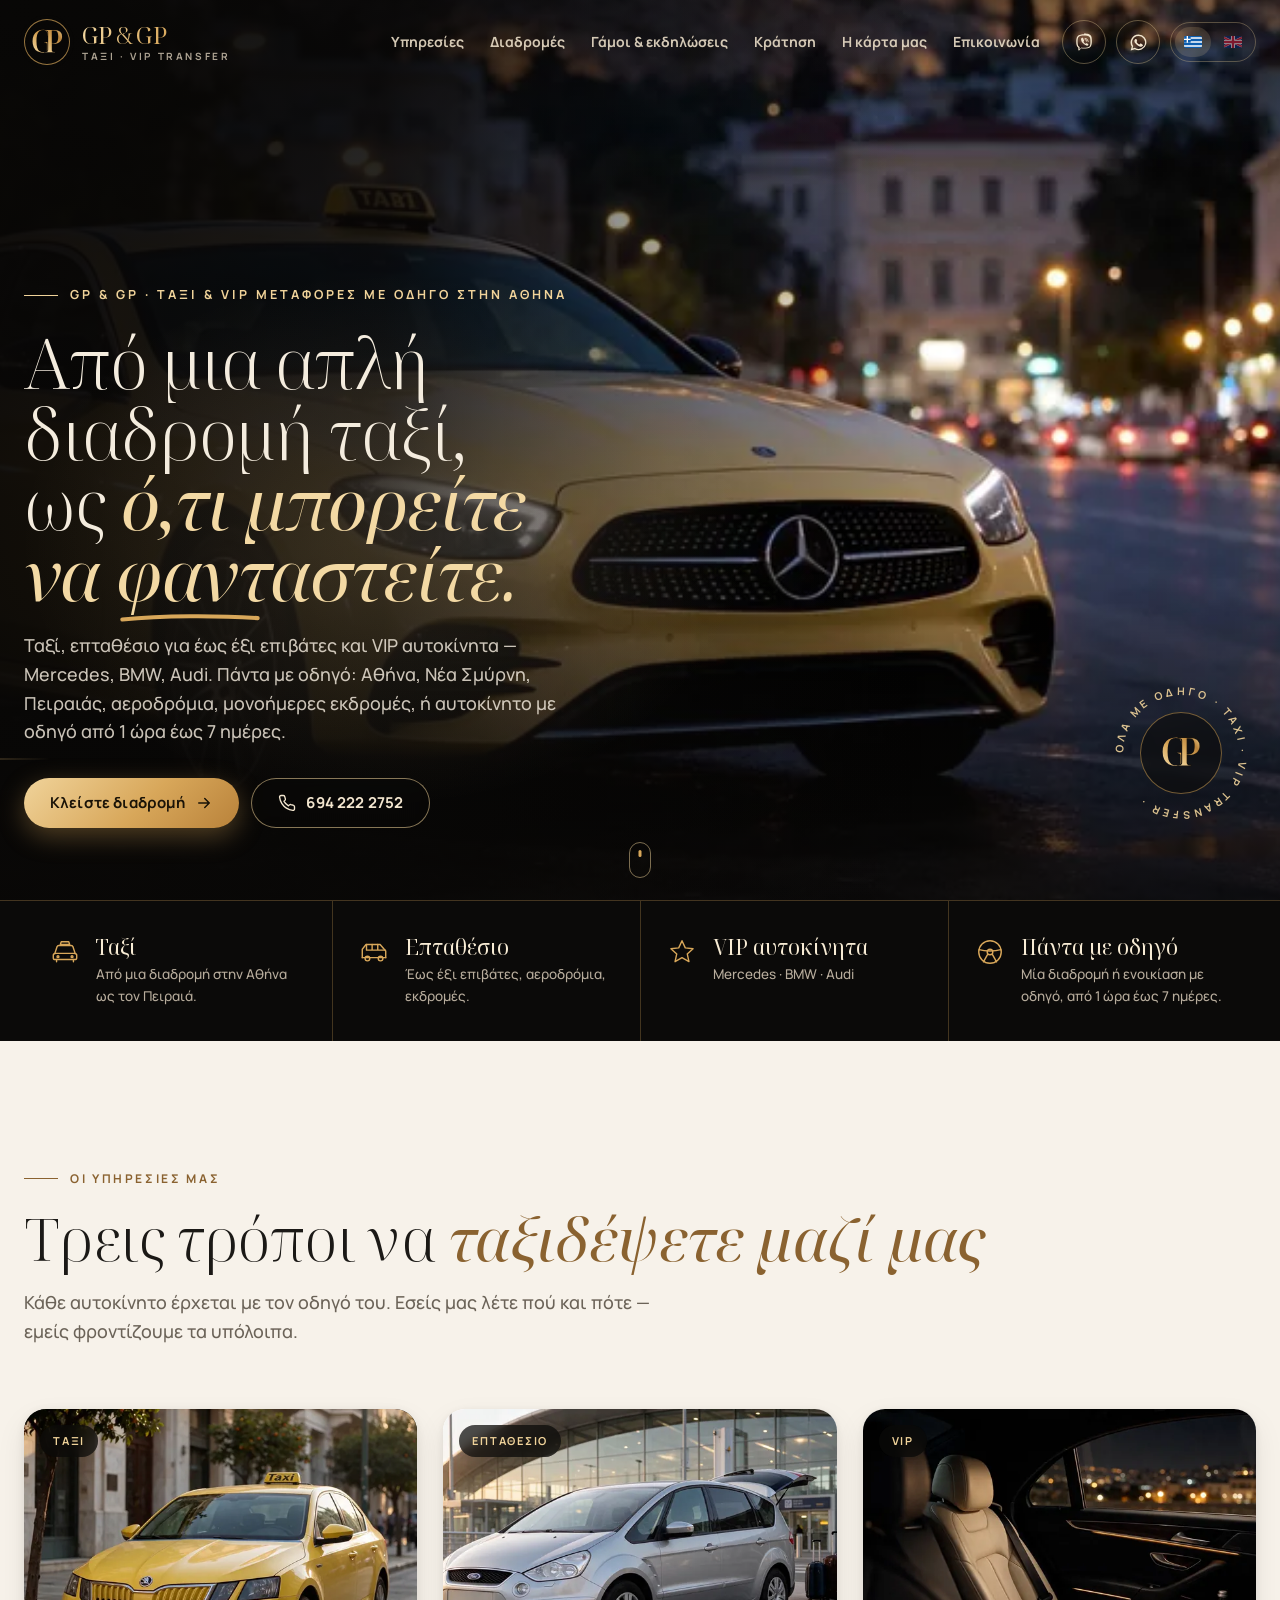
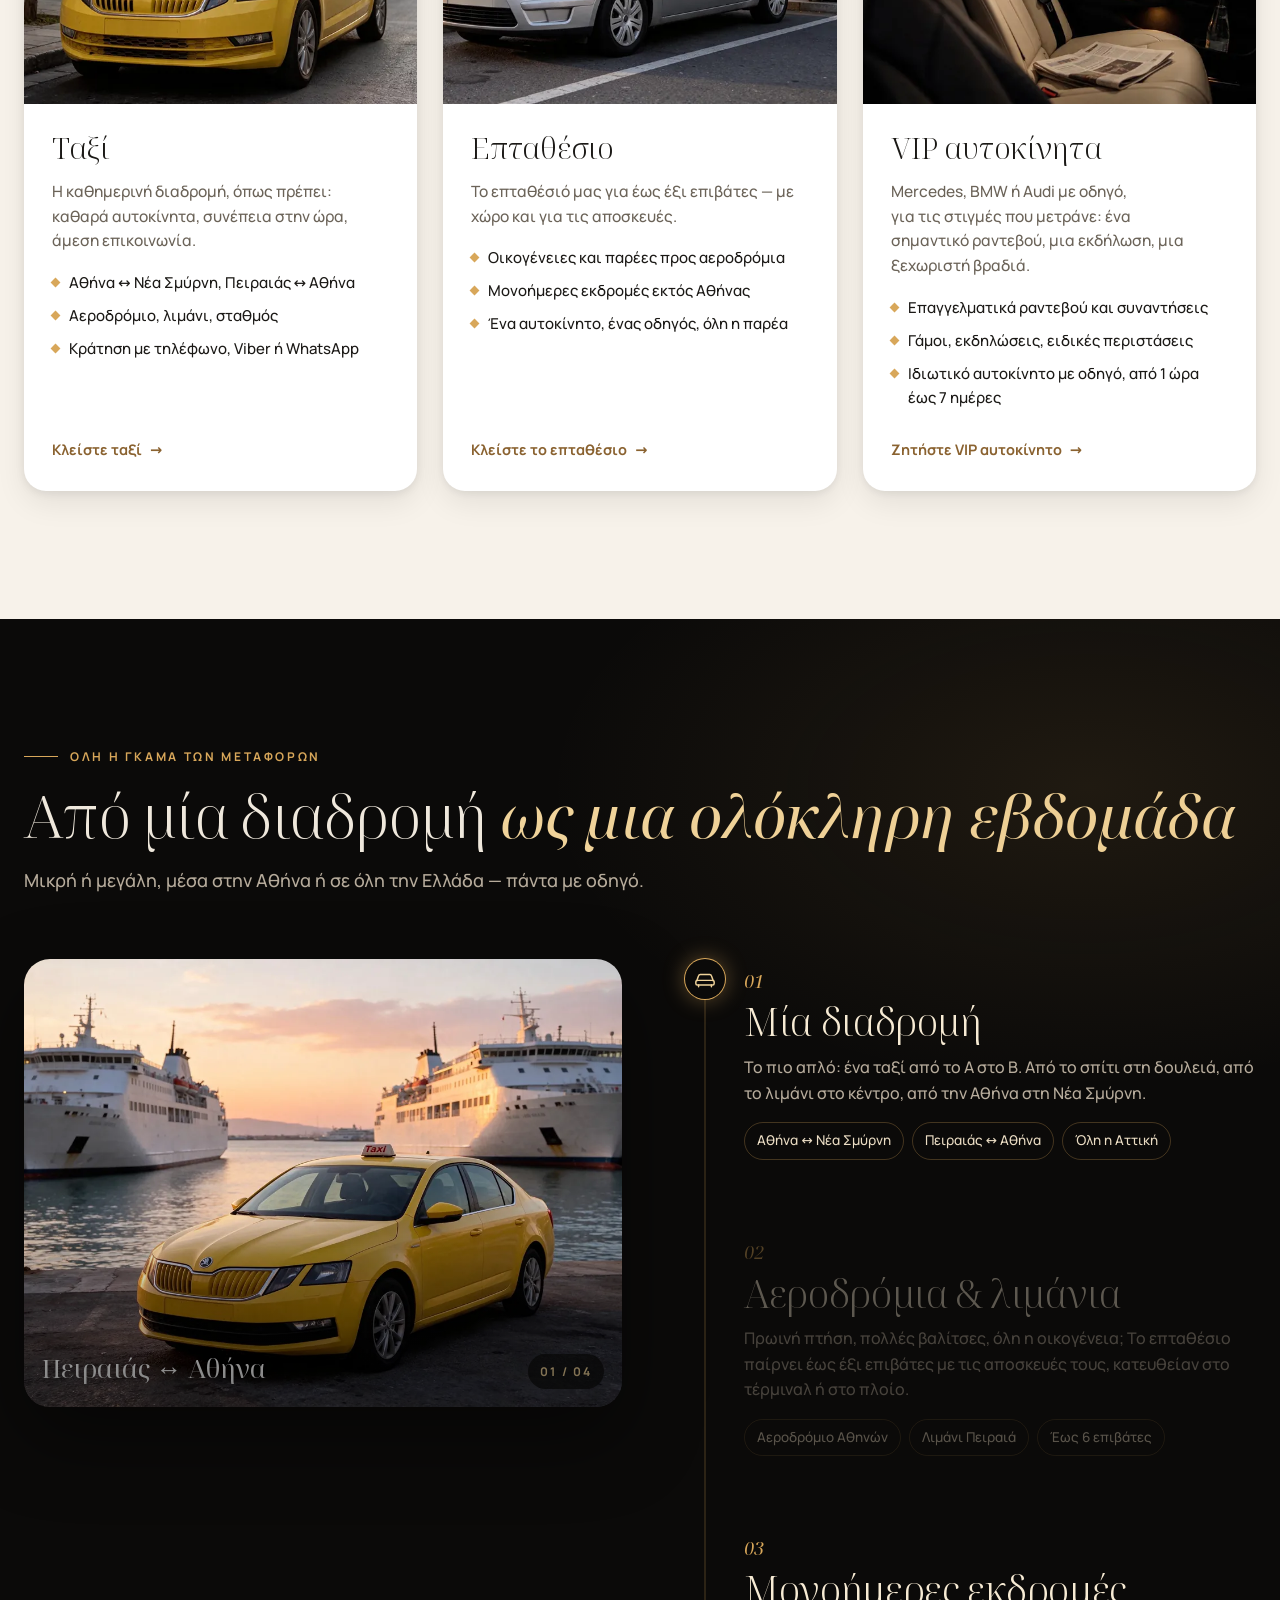
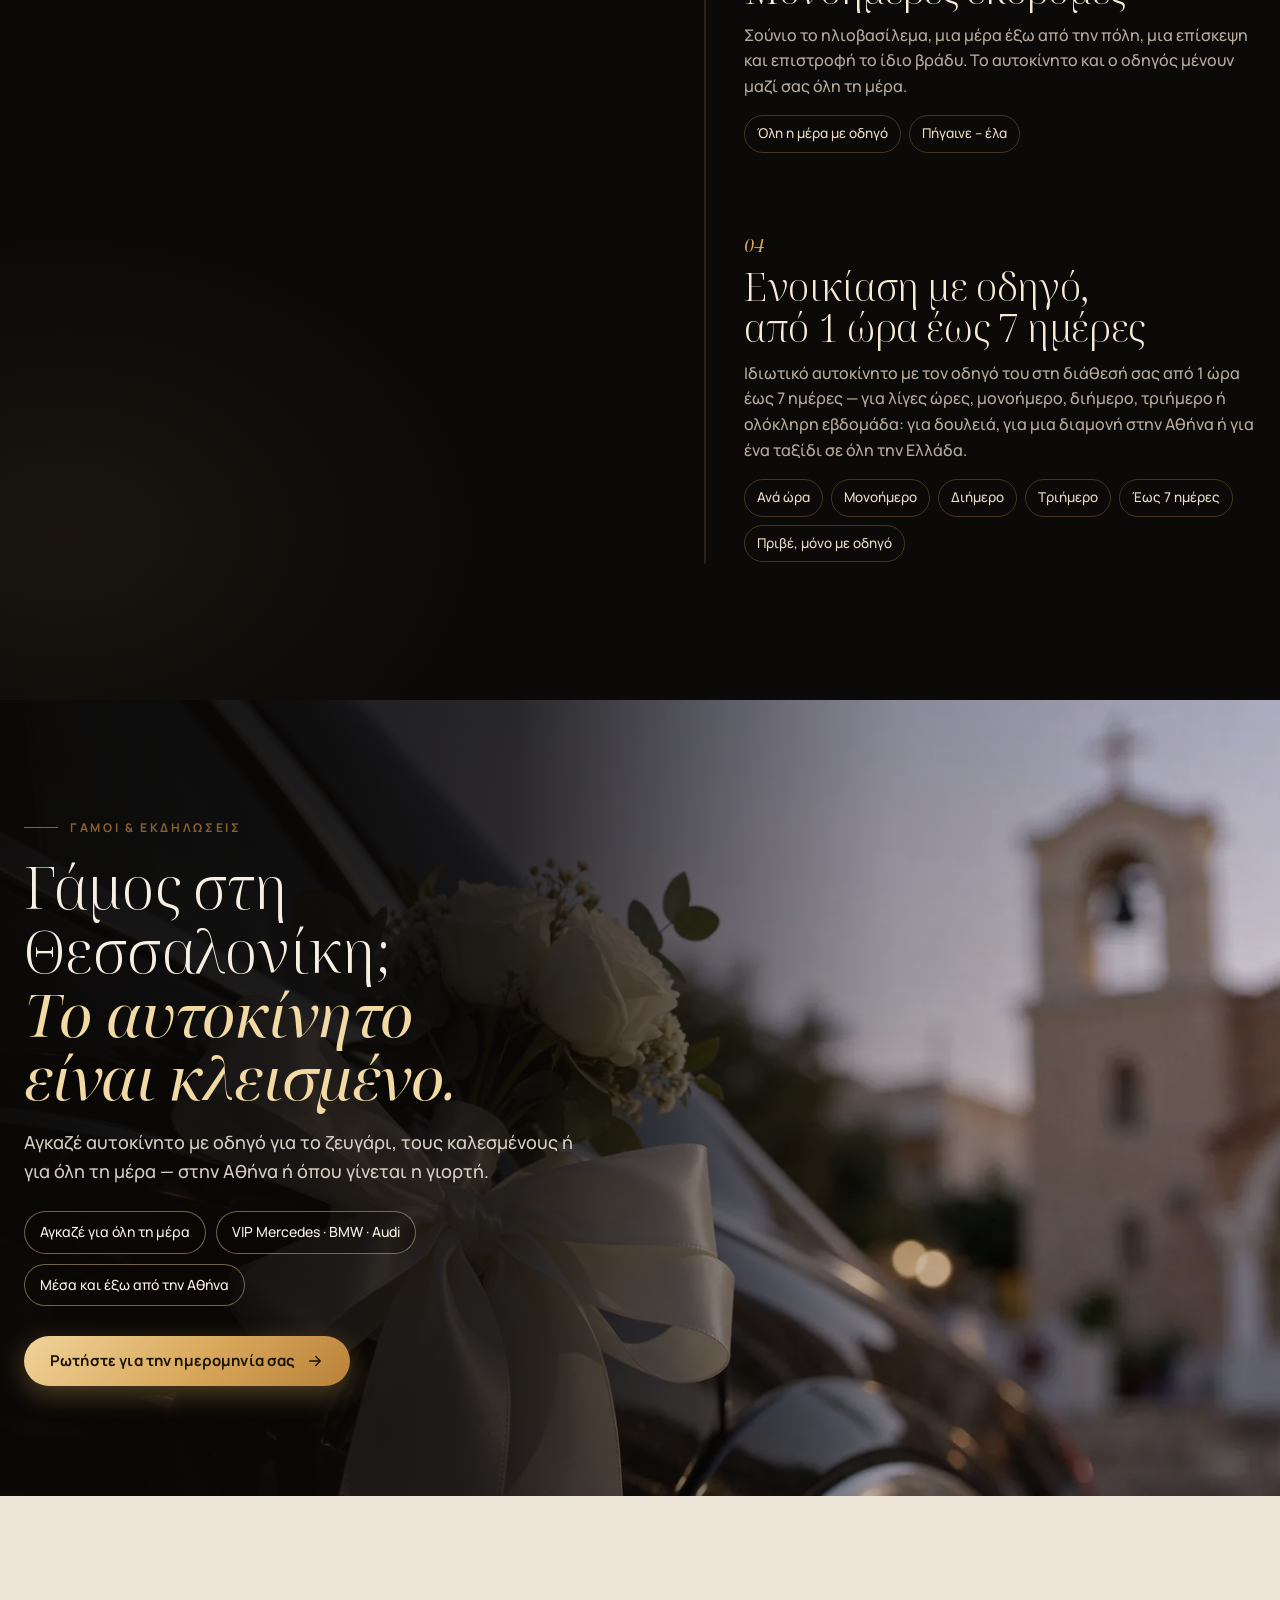
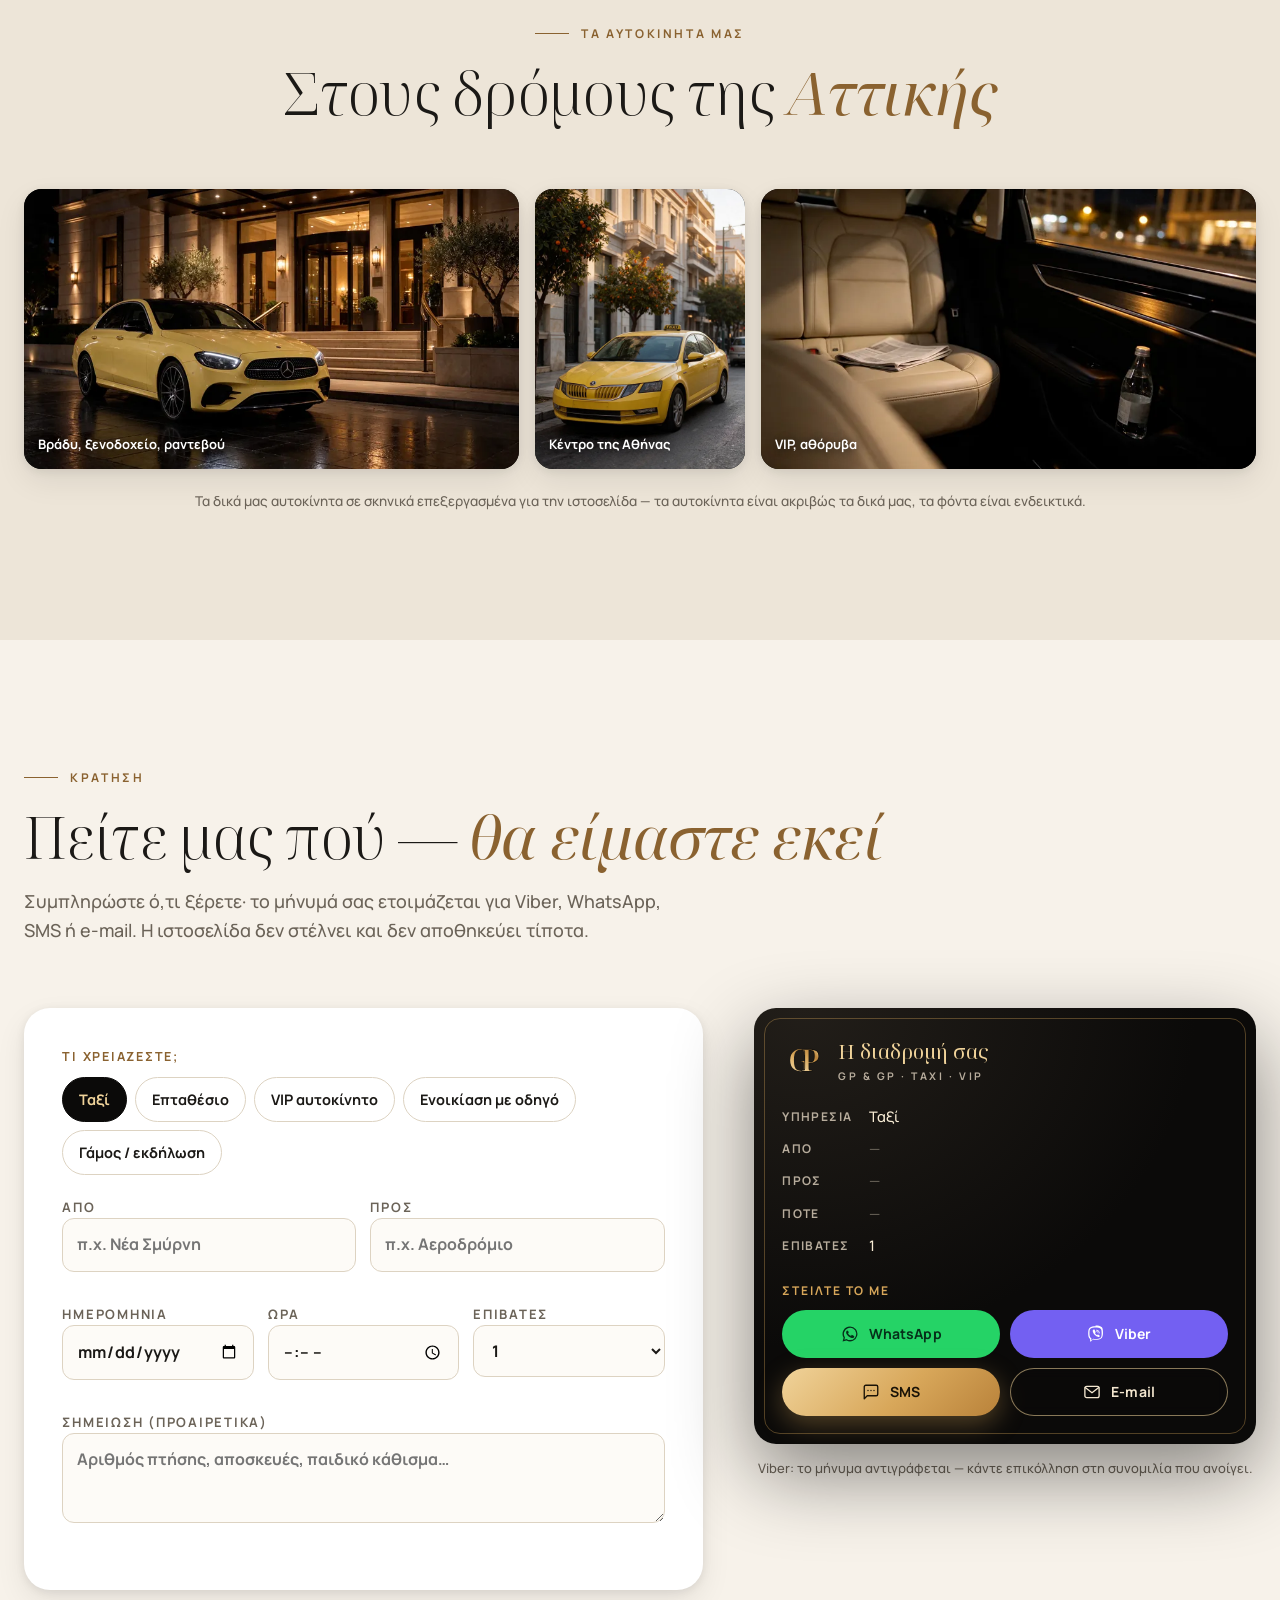
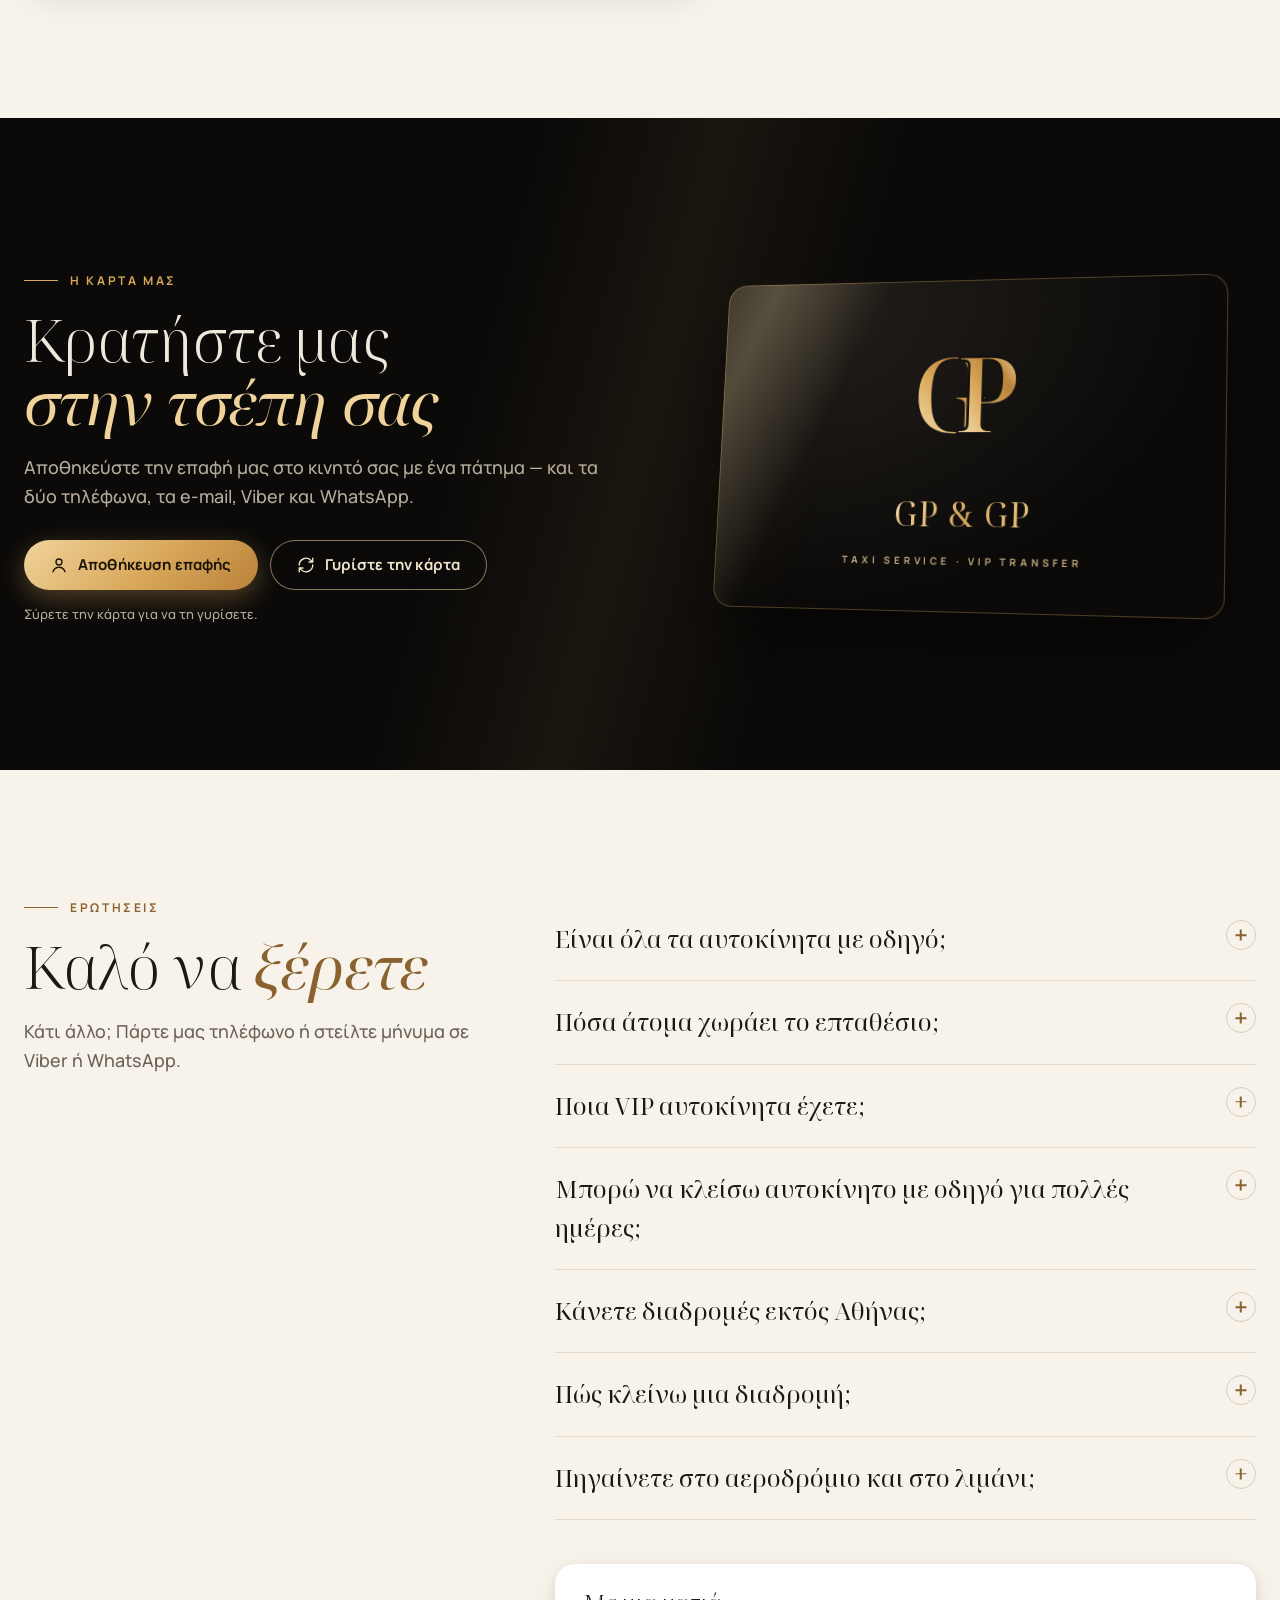
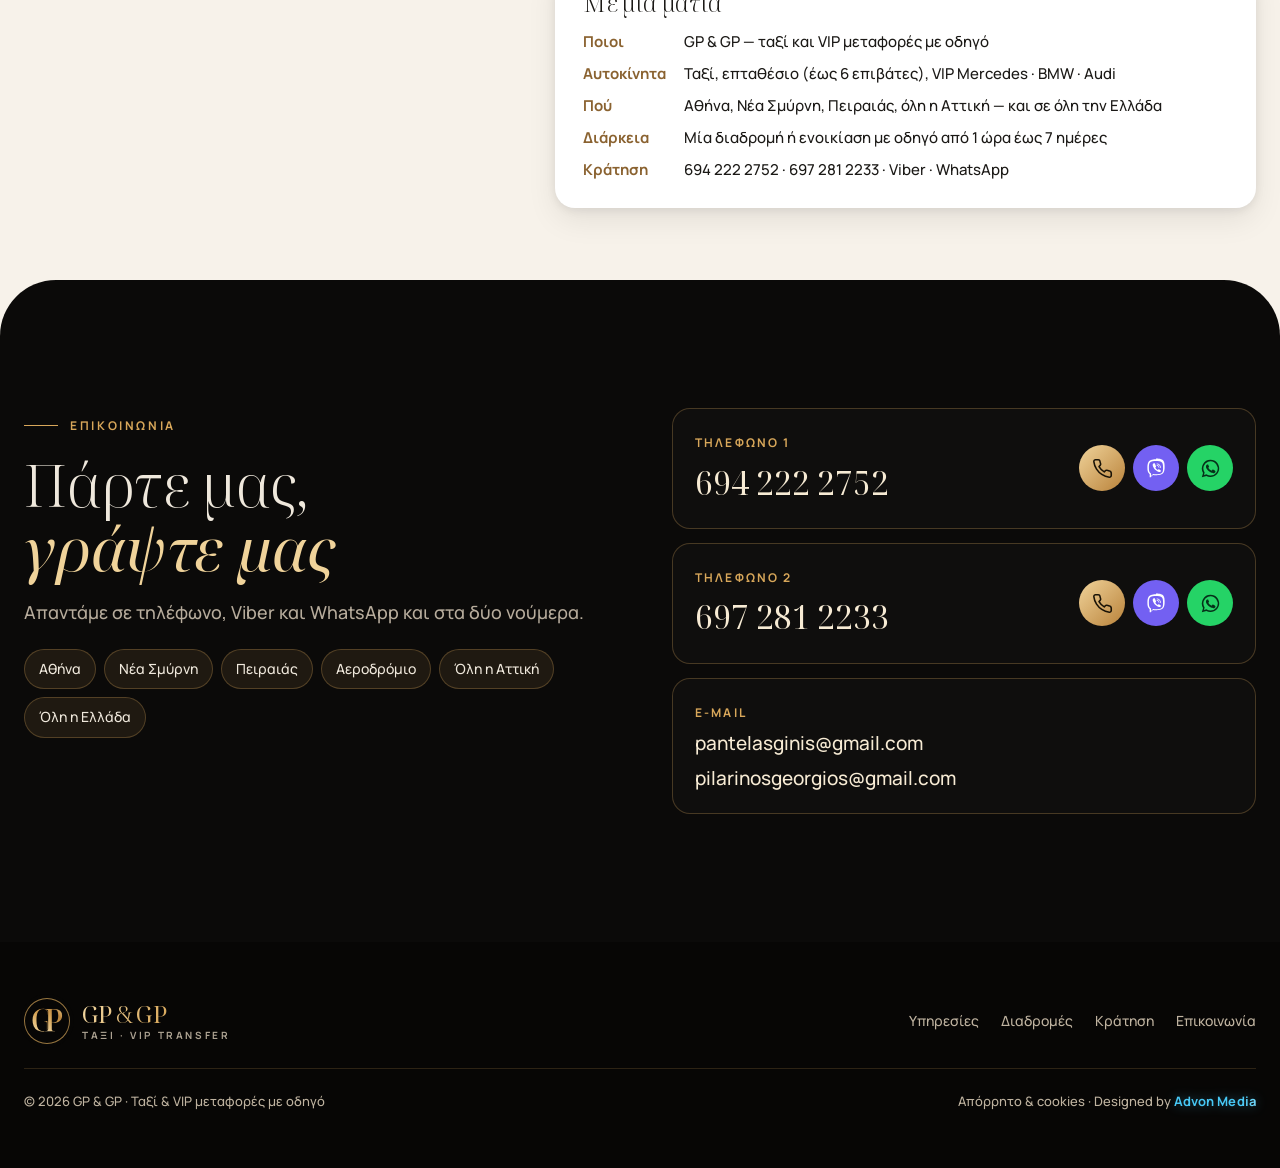
==== commit d47e5e9f: "Durations: by the hour, day trip, 2–7 days (hire with driver 1 hour – 7 days); «ασημί» removed from " ====
--- a/index.html
+++ b/index.html
@@ -14,10 +14,10 @@
 <!-- /advon-icons -->
 <meta name="description" content="GP &amp; GP: ταξί, επταθέσιο για έως 6 επιβάτες και VIP Mercedes, BMW, Audi με οδηγό. Αθήνα, Νέα Σμύρνη, Πειραιάς, αεροδρόμια, εκδρομές, πολυήμερα.">
 <meta name="robots" content="index,follow,max-image-preview:large">
-<meta name="msvalidate.01" content="B111344056B4F7484DEA53457F44A3C3">
 <!-- advon-en -->
 <script>try{localStorage.setItem("gp-lang","el")}catch(e){}</script>
 <!-- /advon-en -->
+<meta name="msvalidate.01" content="B111344056B4F7484DEA53457F44A3C3">
 <script id="advon-draft-guard">(function(){var h=location.hostname;if(/(^|\.)drafts\.advonmedia\.com$|\.github\.io$|\.netlify\.app$/.test(h)){var m=document.createElement('meta');m.name='robots';m.content='noindex,nofollow';document.head.appendChild(m)}})();</script>
 <meta name="theme-color" content="#0B0A09">
 <meta name="color-scheme" content="light only">
@@ -462,13 +462,14 @@
 @media (max-width:700px){.hero .glow{display:none}}
 
 </style>
-<script type="application/ld+json">{"@context": "https://schema.org", "@graph": [{"@type": "LocalBusiness", "@id": "#business", "name": "GP & GP", "alternateName": ["GP&GP", "GP & GP Taxi · VIP Transfer"], "description": "Ταξί, επταθέσιο για έως 6 επιβάτες και VIP αυτοκίνητα Mercedes, BMW, Audi — όλα με οδηγό. Αθήνα, Νέα Σμύρνη, Πειραιάς, αεροδρόμια, μονοήμερες και πολυήμερες διαδρομές.", "telephone": "+306942222752", "email": "pantelasginis@gmail.com", "address": {"@type": "PostalAddress", "addressLocality": "Αθήνα", "addressRegion": "Αττική", "addressCountry": "GR"}, "image": "assets/img/gp-taxi-vip-metafores-athina-mercedes-akropoli-1800.webp", "logo": "assets/img/gp-and-gp-logo.svg", "areaServed": [{"@type": "City", "name": "Αθήνα"}, {"@type": "City", "name": "Νέα Σμύρνη"}, {"@type": "City", "name": "Πειραιάς"}, {"@type": "AdministrativeArea", "name": "Αττική"}, {"@type": "Country", "name": "Ελλάδα"}], "contactPoint": [{"@type": "ContactPoint", "telephone": "+306942222752", "contactType": "reservations", "availableLanguage": ["el", "en"]}, {"@type": "ContactPoint", "telephone": "+306972812233", "contactType": "reservations", "availableLanguage": ["el", "en"]}], "knowsAbout": ["Ταξί Αθήνα", "Ταξί Νέα Σμύρνη", "Ταξί Πειραιάς", "Μεταφορά αεροδρόμιο", "Επταθέσιο ταξί", "VIP μεταφορές με οδηγό", "Αυτοκίνητο με οδηγό", "Αγκαζέ αυτοκίνητο γάμου", "Μονοήμερες εκδρομές"], "makesOffer": [{"@type": "Offer", "itemOffered": {"@type": "TaxiService", "name": "Ταξί"}}, {"@type": "Offer", "itemOffered": {"@type": "TaxiService", "name": "Επταθέσιο έως 6 επιβάτες"}}, {"@type": "Offer", "itemOffered": {"@type": "TaxiService", "name": "VIP αυτοκίνητο με οδηγό (Mercedes, BMW, Audi)"}}, {"@type": "Offer", "itemOffered": {"@type": "TaxiService", "name": "Αυτοκίνητο με οδηγό για 2, 3 ή 7 ημέρες"}}, {"@type": "Offer", "itemOffered": {"@type": "TaxiService", "name": "Αγκαζέ αυτοκίνητο για γάμους και εκδηλώσεις"}}]}, {"@type": "WebSite", "@id": "#website", "name": "GP & GP", "alternateName": ["GP&GP Taxi VIP Transfer"], "inLanguage": ["el", "en"], "publisher": {"@id": "#business"}}, {"@type": "FAQPage", "mainEntity": [{"@type": "Question", "name": "Είναι όλα τα αυτοκίνητα με οδηγό;", "acceptedAnswer": {"@type": "Answer", "text": "Ναι. Ταξί, επταθέσιο και VIP αυτοκίνητα έρχονται πάντα με οδηγό — δεν ενοικιάζουμε αυτοκίνητα χωρίς οδηγό."}}, {"@type": "Question", "name": "Πόσα άτομα χωράει το επταθέσιο;", "acceptedAnswer": {"@type": "Answer", "text": "Έως έξι επιβάτες, μαζί με τις αποσκευές τους. Είναι ιδανικό για οικογένειες και παρέες προς το αεροδρόμιο ή για μονοήμερες εκδρομές."}}, {"@type": "Question", "name": "Ποια VIP αυτοκίνητα έχετε;", "acceptedAnswer": {"@type": "Answer", "text": "Mercedes, BMW και Audi, πάντα με οδηγό, για επαγγελματικά ραντεβού, εκδηλώσεις, γάμους και ειδικές περιστάσεις."}}, {"@type": "Question", "name": "Μπορώ να κλείσω αυτοκίνητο με οδηγό για πολλές ημέρες;", "acceptedAnswer": {"@type": "Answer", "text": "Ναι. Μπορείτε να έχετε ιδιωτικό αυτοκίνητο με τον οδηγό του στη διάθεσή σας για 2, 3 ή 7 ημέρες."}}, {"@type": "Question", "name": "Κάνετε διαδρομές εκτός Αθήνας;", "acceptedAnswer": {"@type": "Answer", "text": "Ναι. Εκτός από την Αθήνα, τη Νέα Σμύρνη, τον Πειραιά και όλη την Αττική, κάνουμε και μεγάλες διαδρομές — για παράδειγμα αγκαζέ αυτοκίνητο για γάμο στη Θεσσαλονίκη."}}, {"@type": "Question", "name": "Πώς κλείνω μια διαδρομή;", "acceptedAnswer": {"@type": "Answer", "text": "Τηλεφωνικά στο 694 222 2752 ή στο 697 281 2233, ή με μήνυμα σε Viber ή WhatsApp. Μπορείτε να ετοιμάσετε το μήνυμα από τη φόρμα «Κράτηση» της σελίδας."}}, {"@type": "Question", "name": "Πηγαίνετε στο αεροδρόμιο και στο λιμάνι;", "acceptedAnswer": {"@type": "Answer", "text": "Ναι, στο αεροδρόμιο της Αθήνας και στο λιμάνι του Πειραιά, για αναχωρήσεις και αφίξεις."}}]}]}</script>
+<script type="application/ld+json">{"@context": "https://schema.org", "@graph": [{"@type": "LocalBusiness", "@id": "#business", "name": "GP & GP", "alternateName": ["GP&GP", "GP & GP Taxi · VIP Transfer"], "description": "Ταξί, επταθέσιο για έως 6 επιβάτες και VIP αυτοκίνητα Mercedes, BMW, Audi — όλα με οδηγό. Αθήνα, Νέα Σμύρνη, Πειραιάς, αεροδρόμια, μονοήμερες και πολυήμερες διαδρομές.", "telephone": "+306942222752", "email": "pantelasginis@gmail.com", "address": {"@type": "PostalAddress", "addressLocality": "Αθήνα", "addressRegion": "Αττική", "addressCountry": "GR"}, "image": "assets/img/gp-taxi-vip-metafores-athina-mercedes-akropoli-1800.webp", "logo": "assets/img/gp-and-gp-logo.svg", "areaServed": [{"@type": "City", "name": "Αθήνα"}, {"@type": "City", "name": "Νέα Σμύρνη"}, {"@type": "City", "name": "Πειραιάς"}, {"@type": "AdministrativeArea", "name": "Αττική"}, {"@type": "Country", "name": "Ελλάδα"}], "contactPoint": [{"@type": "ContactPoint", "telephone": "+306942222752", "contactType": "reservations", "availableLanguage": ["el", "en"]}, {"@type": "ContactPoint", "telephone": "+306972812233", "contactType": "reservations", "availableLanguage": ["el", "en"]}], "knowsAbout": ["Ταξί Αθήνα", "Ταξί Νέα Σμύρνη", "Ταξί Πειραιάς", "Μεταφορά αεροδρόμιο", "Επταθέσιο ταξί", "VIP μεταφορές με οδηγό", "Αυτοκίνητο με οδηγό", "Αγκαζέ αυτοκίνητο γάμου", "Μονοήμερες εκδρομές"], "makesOffer": [{"@type": "Offer", "itemOffered": {"@type": "TaxiService", "name": "Ταξί"}}, {"@type": "Offer", "itemOffered": {"@type": "TaxiService", "name": "Επταθέσιο έως 6 επιβάτες"}}, {"@type": "Offer", "itemOffered": {"@type": "TaxiService", "name": "VIP αυτοκίνητο με οδηγό (Mercedes, BMW, Audi)"}}, {"@type": "Offer", "itemOffered": {"@type": "TaxiService", "name": "Ενοικίαση αυτοκινήτου με οδηγό, από 1 ώρα έως 7 ημέρες"}}, {"@type": "Offer", "itemOffered": {"@type": "TaxiService", "name": "Αγκαζέ αυτοκίνητο για γάμους και εκδηλώσεις"}}]}, {"@type": "WebSite", "@id": "#website", "name": "GP & GP", "alternateName": ["GP&GP Taxi VIP Transfer"], "inLanguage": ["el", "en"], "publisher": {"@id": "#business"}}, {"@type": "FAQPage", "mainEntity": [{"@type": "Question", "name": "Είναι όλα τα αυτοκίνητα με οδηγό;", "acceptedAnswer": {"@type": "Answer", "text": "Ναι. Ταξί, επταθέσιο και VIP αυτοκίνητα έρχονται πάντα με οδηγό — δεν ενοικιάζουμε αυτοκίνητα χωρίς οδηγό."}}, {"@type": "Question", "name": "Πόσα άτομα χωράει το επταθέσιο;", "acceptedAnswer": {"@type": "Answer", "text": "Έως έξι επιβάτες, μαζί με τις αποσκευές τους. Είναι ιδανικό για οικογένειες και παρέες προς το αεροδρόμιο ή για μονοήμερες εκδρομές."}}, {"@type": "Question", "name": "Ποια VIP αυτοκίνητα έχετε;", "acceptedAnswer": {"@type": "Answer", "text": "Mercedes, BMW και Audi, πάντα με οδηγό, για επαγγελματικά ραντεβού, εκδηλώσεις, γάμους και ειδικές περιστάσεις."}}, {"@type": "Question", "name": "Μπορώ να κλείσω αυτοκίνητο με οδηγό για πολλές ημέρες;", "acceptedAnswer": {"@type": "Answer", "text": "Ναι. Μπορείτε να έχετε ιδιωτικό αυτοκίνητο με τον οδηγό του στη διάθεσή σας από 1 ώρα έως 7 ημέρες: ανά ώρα, μονοήμερο, διήμερο, τριήμερο ή ως μία εβδομάδα."}}, {"@type": "Question", "name": "Κάνετε διαδρομές εκτός Αθήνας;", "acceptedAnswer": {"@type": "Answer", "text": "Ναι. Εκτός από την Αθήνα, τη Νέα Σμύρνη, τον Πειραιά και όλη την Αττική, κάνουμε και μεγάλες διαδρομές — για παράδειγμα αγκαζέ αυτοκίνητο για γάμο στη Θεσσαλονίκη."}}, {"@type": "Question", "name": "Πώς κλείνω μια διαδρομή;", "acceptedAnswer": {"@type": "Answer", "text": "Τηλεφωνικά στο 694 222 2752 ή στο 697 281 2233, ή με μήνυμα σε Viber ή WhatsApp. Μπορείτε να ετοιμάσετε το μήνυμα από τη φόρμα «Κράτηση» της σελίδας."}}, {"@type": "Question", "name": "Πηγαίνετε στο αεροδρόμιο και στο λιμάνι;", "acceptedAnswer": {"@type": "Answer", "text": "Ναι, στο αεροδρόμιο της Αθήνας και στο λιμάνι του Πειραιά, για αναχωρήσεις και αφίξεις."}}]}]}</script>
 </head>
 <body>
 <svg width="0" height="0" style="position:absolute" aria-hidden="true"><defs><linearGradient id="gld" x1="0" y1="0" x2="1" y2="1"><stop offset="0" stop-color="#F3D9A4"/><stop offset=".45" stop-color="#D8A75A"/><stop offset=".75" stop-color="#B9823A"/><stop offset="1" stop-color="#E9C887"/></linearGradient></defs><symbol id="gpm" viewBox="0 0 200 200"><path transform="translate(29.48 145.00) scale(0.13536 -0.13536)" d="M407 -10Q289 -10 211.0 36.0Q133 82 94.5 164.5Q56 247 56 358Q56 466 94.5 548.5Q133 631 211.0 677.5Q289 724 406 724Q482 724 534.5 709.5Q587 695 614.5 670.0Q642 645 642 613Q642 579 617.0 559.5Q592 540 539 537Q539 600 525.0 639.5Q511 679 481.0 696.5Q451 714 400 714Q323 714 275.0 678.0Q227 642 205.0 563.5Q183 485 183 358Q183 230 207.5 151.5Q232 73 285.0 36.5Q338 0 423 0Q449 0 473.5 4.0Q498 8 518 13V253Q518 277 509.5 292.0Q501 307 483.0 314.5Q465 322 439 322H433V332H708V322H701Q677 322 662.5 314.0Q648 306 641.5 290.0Q635 274 635 249V38Q583 14 528.0 2.0Q473 -10 407 -10Z" style="fill:var(--gpf,url(#gld))"/><path transform="translate(87.55 145.00) scale(0.13536 -0.13536)" d="M35 0V10H56Q80 10 96.5 17.0Q113 24 121.5 39.5Q130 55 130 80V638Q130 662 121.5 676.5Q113 691 96.5 697.5Q80 704 56 704H35V714H323Q453 714 515.0 658.0Q577 602 577 504Q577 459 562.5 418.5Q548 378 515.5 346.0Q483 314 430.0 295.5Q377 277 301 277H246V79Q246 54 255.0 39.0Q264 24 280.5 17.0Q297 10 320 10H347V0ZM291 287Q335 287 365.5 298.5Q396 310 415.0 335.5Q434 361 443.0 401.5Q452 442 452 499Q452 573 437.5 618.0Q423 663 391.0 683.5Q359 704 306 704H246V287Z" style="fill:none;stroke:var(--gpk,#0B0A09);stroke-width:51.7;stroke-linejoin:round"/><path transform="translate(87.55 145.00) scale(0.13536 -0.13536)" d="M35 0V10H56Q80 10 96.5 17.0Q113 24 121.5 39.5Q130 55 130 80V638Q130 662 121.5 676.5Q113 691 96.5 697.5Q80 704 56 704H35V714H323Q453 714 515.0 658.0Q577 602 577 504Q577 459 562.5 418.5Q548 378 515.5 346.0Q483 314 430.0 295.5Q377 277 301 277H246V79Q246 54 255.0 39.0Q264 24 280.5 17.0Q297 10 320 10H347V0ZM291 287Q335 287 365.5 298.5Q396 310 415.0 335.5Q434 361 443.0 401.5Q452 442 452 499Q452 573 437.5 618.0Q423 663 391.0 683.5Q359 704 306 704H246V287Z" style="fill:var(--gpf,url(#gld))"/></symbol></svg>
 <div id="intro" hidden aria-hidden="true"><div class="ic3"><svg viewBox="0 0 200 200"><use href="#gpm"/></svg><div class="itx">TAXI · VIP TRANSFER</div></div></div>
 <div class="prog" aria-hidden="true"></div>
-<header class="hd" id="top">
+<div id="top" aria-hidden="true"></div>
+<header class="hd">
  <div class="wrap">
   <a class="brand" href="#top" aria-label="GP &amp; GP — αρχή σελίδας" data-en-aria="GP &amp; GP — back to top">
    <span class="em"><svg viewBox="0 0 200 200" aria-hidden="true"><use href="#gpm"/></svg></span>
@@ -518,7 +519,7 @@
   <div class="hero-c">
    <h1 class="fade f1" data-en="GP &amp; GP · Taxi &amp; VIP chauffeur transfers in Athens">GP &amp; GP · Ταξί &amp; VIP μεταφορές με οδηγό στην Αθήνα</h1>
    <p class="display" id="dsp" data-en="From a simple taxi ride to <em>anything you can imagine.</em>">Από μια απλή διαδρομή ταξί, ως <em>ό,τι μπορείτε να φανταστείτε.</em></p>
-   <p class="sub fade f2" data-en="Taxi, a 7-seater for up to six passengers and VIP cars — Mercedes, BMW, Audi. Always with a driver: Athens, Nea Smyrni, Piraeus, airports, day trips, or a car with driver for 2, 3 or 7 days.">Ταξί, επταθέσιο για έως έξι επιβάτες και VIP αυτοκίνητα — Mercedes, BMW, Audi. Πάντα με οδηγό: Αθήνα, Νέα Σμύρνη, Πειραιάς, αεροδρόμια, μονοήμερες εκδρομές, ή αυτοκίνητο με οδηγό για 2, 3 και 7 ημέρες.</p>
+   <p class="sub fade f2" data-en="Taxi, a 7-seater for up to six passengers and VIP cars — Mercedes, BMW, Audi. Always with a driver: Athens, Nea Smyrni, Piraeus, airports, day trips, or a car with driver from 1 hour up to 7 days.">Ταξί, επταθέσιο για έως έξι επιβάτες και VIP αυτοκίνητα — Mercedes, BMW, Audi. Πάντα με οδηγό: Αθήνα, Νέα Σμύρνη, Πειραιάς, αεροδρόμια, μονοήμερες εκδρομές, ή αυτοκίνητο με οδηγό από 1 ώρα έως 7 ημέρες.</p>
    <div class="cta fade f3">
     <a class="btn btn-g" href="#kratisi"><span data-en="Book a ride">Κλείστε διαδρομή</span><svg viewBox="0 0 24 24" fill="none" stroke="currentColor" stroke-width="2" stroke-linecap="round" stroke-linejoin="round" aria-hidden="true"><path d="M5 12h14M13 6l6 6-6 6"/></svg></a>
     <a class="btn btn-o" href="tel:+306942222752"><svg viewBox="0 0 24 24" fill="none" stroke="currentColor" stroke-width="1.8" stroke-linecap="round" stroke-linejoin="round" aria-hidden="true"><path d="M22 16.9v3a2 2 0 0 1-2.2 2 19.8 19.8 0 0 1-8.6-3.1 19.5 19.5 0 0 1-6-6A19.8 19.8 0 0 1 2.1 4.2 2 2 0 0 1 4.1 2h3a2 2 0 0 1 2 1.7c.1.9.4 1.8.7 2.7a2 2 0 0 1-.5 2.1L8 9.8a16 16 0 0 0 6 6l1.3-1.3a2 2 0 0 1 2.1-.4c.9.3 1.8.6 2.7.7a2 2 0 0 1 1.7 2z"/></svg><span>694 222 2752</span></a>
@@ -537,7 +538,7 @@
   <div class="pf rv"><svg viewBox="0 0 32 32" fill="none" stroke="currentColor" stroke-width="1.5" stroke-linecap="round" stroke-linejoin="round" aria-hidden="true"><path d="M12 5h8l1 3H11z"/><path d="M5 18l2.5-7.5A2 2 0 0 1 9.4 9h13.2a2 2 0 0 1 1.9 1.5L27 18"/><rect x="3.5" y="17.5" width="25" height="6.5" rx="2"/><path d="M7 24v2.5M25 24v2.5"/><circle cx="8.5" cy="21" r="1"/><circle cx="23.5" cy="21" r="1"/></svg><div><b data-en="Taxi">Ταξί</b><span data-en="From one ride across Athens to Piraeus.">Από μια διαδρομή στην Αθήνα ως τον Πειραιά.</span></div></div>
   <div class="pf rv"><svg viewBox="0 0 32 32" fill="none" stroke="currentColor" stroke-width="1.5" stroke-linecap="round" stroke-linejoin="round" aria-hidden="true"><path d="M3.5 22V13l4-5h15l6 7v7"/><path d="M3.5 22h25"/><path d="M8 8v6h20M14 8v6M20 8v6"/><circle cx="9" cy="23" r="2.5"/><circle cx="23" cy="23" r="2.5"/></svg><div><b data-en="7-seater">Επταθέσιο</b><span data-en="Up to six passengers, airports, day trips.">Έως έξι επιβάτες, αεροδρόμια, εκδρομές.</span></div></div>
   <div class="pf rv"><svg viewBox="0 0 32 32" fill="none" stroke="currentColor" stroke-width="1.5" stroke-linejoin="round" aria-hidden="true"><path d="m16 4 3.5 7.6 8.3.9-6.2 5.6 1.8 8.2L16 22.1l-7.4 4.2 1.8-8.2-6.2-5.6 8.3-.9z"/></svg><div><b data-en="VIP cars">VIP αυτοκίνητα</b><span>Mercedes · BMW · Audi</span></div></div>
-  <div class="pf rv"><svg viewBox="0 0 32 32" fill="none" stroke="currentColor" stroke-width="1.5" stroke-linecap="round" aria-hidden="true"><circle cx="16" cy="16" r="12"/><circle cx="16" cy="16" r="3"/><path d="M4.5 13.5c4 1.2 7.5 1.4 11.5 1.4s7.5-.2 11.5-1.4M13.5 18.6 9 26.5M18.5 18.6 23 26.5"/></svg><div><b data-en="Always with a driver">Πάντα με οδηγό</b><span data-en="By the ride, by the day, or for days.">Για μια διαδρομή, μια ημέρα ή μέρες.</span></div></div>
+  <div class="pf rv"><svg viewBox="0 0 32 32" fill="none" stroke="currentColor" stroke-width="1.5" stroke-linecap="round" aria-hidden="true"><circle cx="16" cy="16" r="12"/><circle cx="16" cy="16" r="3"/><path d="M4.5 13.5c4 1.2 7.5 1.4 11.5 1.4s7.5-.2 11.5-1.4M13.5 18.6 9 26.5M18.5 18.6 23 26.5"/></svg><div><b data-en="Always with a driver">Πάντα με οδηγό</b><span data-en="One ride, or hire with driver from 1 hour to 7 days.">Μία διαδρομή ή ενοικίαση με οδηγό, από 1 ώρα έως 7 ημέρες.</span></div></div>
  </div>
 </section>
 
@@ -564,10 +565,10 @@
     <span class="spot" aria-hidden="true"></span>
    </article>
    <article class="sv rv">
-    <div class="ph"><img src="assets/img/eptatheseio-ford-s-max-aerodromio-athinas-800.webp" srcset="assets/img/eptatheseio-ford-s-max-aerodromio-athinas-800.webp 800w, assets/img/eptatheseio-ford-s-max-aerodromio-athinas-1400.webp 1400w" sizes="(max-width:980px) 92vw, 400px" width="1400" height="790" loading="lazy" alt="Ασημί επταθέσιο αυτοκίνητο της GP &amp; GP στις αναχωρήσεις του αεροδρομίου με αποσκευές" data-en-alt="GP &amp; GP silver 7-seater at the airport departures with luggage"><span class="tag" data-en="7-seater">Επταθέσιο</span></div>
+    <div class="ph"><img src="assets/img/eptatheseio-ford-s-max-aerodromio-athinas-800.webp" srcset="assets/img/eptatheseio-ford-s-max-aerodromio-athinas-800.webp 800w, assets/img/eptatheseio-ford-s-max-aerodromio-athinas-1400.webp 1400w" sizes="(max-width:980px) 92vw, 400px" width="1400" height="790" loading="lazy" alt="Επταθέσιο αυτοκίνητο της GP &amp; GP στις αναχωρήσεις του αεροδρομίου με αποσκευές" data-en-alt="GP &amp; GP 7-seater at the airport departures with luggage"><span class="tag" data-en="7-seater">Επταθέσιο</span></div>
     <div class="bd">
      <h3 data-en="7-seater">Επταθέσιο</h3>
-     <p data-en="Our silver seven-seater for up to six passengers — with room for the luggage.">Το ασημί επταθέσιό μας για έως έξι επιβάτες — με χώρο και για τις αποσκευές.</p>
+     <p data-en="Our seven-seater for up to six passengers — with room for the luggage.">Το επταθέσιό μας για έως έξι επιβάτες — με χώρο και για τις αποσκευές.</p>
      <ul>
       <li data-en="Family or group transfers to airports">Οικογένειες και παρέες προς αεροδρόμια</li>
       <li data-en="Day trips out of Athens">Μονοήμερες εκδρομές εκτός Αθήνας</li>
@@ -585,7 +586,7 @@
      <ul>
       <li data-en="Business meetings and appointments">Επαγγελματικά ραντεβού και συναντήσεις</li>
       <li data-en="Weddings, events, special occasions">Γάμοι, εκδηλώσεις, ειδικές περιστάσεις</li>
-      <li data-en="Private car with driver for 2, 3 or 7 days">Ιδιωτικό αυτοκίνητο με οδηγό για 2, 3 ή 7 ημέρες</li>
+      <li data-en="Private car with driver, from 1 hour up to 7 days">Ιδιωτικό αυτοκίνητο με οδηγό, από 1 ώρα έως 7 ημέρες</li>
      </ul>
      <a class="more" href="#kratisi" data-svc="vip"><span data-en="Ask for a VIP car">Ζητήστε VIP αυτοκίνητο</span> <i>→</i></a>
     </div>
@@ -623,7 +624,7 @@
     <div class="st" data-t="Αεροδρόμιο &amp; λιμάνι" data-te="Airport &amp; port">
      <span class="n">02</span>
      <h3 data-en="Airports &amp; ports">Αεροδρόμια &amp; λιμάνια</h3>
-     <div class="mimg"><img src="assets/img/eptatheseio-aerodromio-anaxoriseis-800.webp" width="800" height="452" loading="lazy" alt="Το ασημί επταθέσιο της GP &amp; GP στις αναχωρήσεις του αεροδρομίου" data-en-alt="The GP &amp; GP silver 7-seater at the airport departures"></div>
+     <div class="mimg"><img src="assets/img/eptatheseio-aerodromio-anaxoriseis-800.webp" width="800" height="452" loading="lazy" alt="Το επταθέσιο της GP &amp; GP στις αναχωρήσεις του αεροδρομίου" data-en-alt="The GP &amp; GP 7-seater at the airport departures"></div>
      <p data-en="Early flight, many suitcases, the whole family? The 7-seater takes up to six passengers with their luggage, straight to the terminal or the ship.">Πρωινή πτήση, πολλές βαλίτσες, όλη η οικογένεια; Το επταθέσιο παίρνει έως έξι επιβάτες με τις αποσκευές τους, κατευθείαν στο τέρμιναλ ή στο πλοίο.</p>
      <div class="rt"><span data-en="Athens airport">Αεροδρόμιο Αθηνών</span><span data-en="Port of Piraeus">Λιμάνι Πειραιά</span><span data-en="Up to 6 passengers">Έως 6 επιβάτες</span></div>
     </div>
@@ -634,12 +635,12 @@
      <p data-en="Sounio at sunset, a day out of town, a visit and back the same evening. The car and the driver stay with you for the whole day.">Σούνιο το ηλιοβασίλεμα, μια μέρα έξω από την πόλη, μια επίσκεψη και επιστροφή το ίδιο βράδυ. Το αυτοκίνητο και ο οδηγός μένουν μαζί σας όλη τη μέρα.</p>
      <div class="rt"><span data-en="Whole day with driver">Όλη η μέρα με οδηγό</span><span data-en="Round trip">Πήγαινε – έλα</span></div>
     </div>
-    <div class="st" data-t="2 – 3 – 7 ημέρες" data-te="2 – 3 – 7 days">
+    <div class="st" data-t="1 ώρα – 7 ημέρες" data-te="1 hour – 7 days">
      <span class="n">04</span>
-     <h3 data-en="A car with driver for days">Αυτοκίνητο με οδηγό για μέρες</h3>
+     <h3 data-en="Hire with driver, from 1 hour to 7 days">Ενοικίαση με οδηγό, από 1 ώρα έως 7 ημέρες</h3>
      <div class="mimg"><img src="assets/img/polyimeri-diathesi-aftokinitou-me-odigo-ethniki-odos-800.webp" width="800" height="452" loading="lazy" alt="Mercedes της GP &amp; GP σε εθνική οδό το σούρουπο για πολυήμερο ταξίδι με οδηγό" data-en-alt="GP &amp; GP Mercedes on the national road at dusk, on a multi-day trip with driver"></div>
-     <p data-en="A private car with its driver at your disposal for 2, 3 or 7 days — for business, for a stay in Athens, or a trip across Greece.">Ιδιωτικό αυτοκίνητο με τον οδηγό του στη διάθεσή σας για 2, 3 ή 7 ημέρες — για δουλειά, για μια διαμονή στην Αθήνα ή για ένα ταξίδι σε όλη την Ελλάδα.</p>
-     <div class="rt"><span data-en="2 days">2 ημέρες</span><span data-en="3 days">3 ημέρες</span><span data-en="7 days">7 ημέρες</span><span data-en="Private, only with driver">Πριβέ, μόνο με οδηγό</span></div>
+     <p data-en="A private car with its driver at your disposal from 1 hour up to 7 days — for a few hours, a day trip, two or three days or a whole week: for business, for a stay in Athens, or a trip across Greece.">Ιδιωτικό αυτοκίνητο με τον οδηγό του στη διάθεσή σας από 1 ώρα έως 7 ημέρες — για λίγες ώρες, μονοήμερο, διήμερο, τριήμερο ή ολόκληρη εβδομάδα: για δουλειά, για μια διαμονή στην Αθήνα ή για ένα ταξίδι σε όλη την Ελλάδα.</p>
+     <div class="rt"><span data-en="By the hour">Ανά ώρα</span><span data-en="Day trip">Μονοήμερο</span><span data-en="2 days">Διήμερο</span><span data-en="3 days">Τριήμερο</span><span data-en="Up to 7 days">Έως 7 ημέρες</span><span data-en="Private, only with driver">Πριβέ, μόνο με οδηγό</span></div>
     </div>
    </div>
   </div>
@@ -688,7 +689,7 @@
       <button type="button" data-v="taxi" class="on" data-en="Taxi">Ταξί</button>
       <button type="button" data-v="seven" data-en="7-seater">Επταθέσιο</button>
       <button type="button" data-v="vip" data-en="VIP car">VIP αυτοκίνητο</button>
-      <button type="button" data-v="days" data-en="Car with driver for days">Αυτοκίνητο με οδηγό για μέρες</button>
+      <button type="button" data-v="days" data-en="Hire with driver">Ενοικίαση με οδηγό</button>
       <button type="button" data-v="event" data-en="Wedding / event">Γάμος / εκδήλωση</button>
      </div>
     </div>
@@ -701,8 +702,9 @@
      <label class="fi"><span data-en="Time">Ώρα</span><input id="f-time" type="time"></label>
      <label class="fi"><span data-en="Passengers">Επιβάτες</span><select id="f-pax"><option>1</option><option>2</option><option>3</option><option>4</option><option>5</option><option>6</option></select></label>
     </div>
-    <div class="fg" id="g-days" hidden><span class="flb" data-en="For how many days?">Για πόσες ημέρες;</span>
-     <div class="chips" id="days"><button type="button" data-v="1" class="on" data-en="1 day">1 ημέρα</button><button type="button" data-v="2" data-en="2 days">2 ημέρες</button><button type="button" data-v="3" data-en="3 days">3 ημέρες</button><button type="button" data-v="7" data-en="7 days">7 ημέρες</button></div>
+    <div class="fg" id="g-days" hidden><span class="flb" data-en="For how long? (1 hour – 7 days)">Για πόσο; (1 ώρα – 7 ημέρες)</span>
+     <div class="chips" id="days"><button type="button" data-v="h" data-en="By the hour">Ανά ώρα</button><button type="button" data-v="1" class="on" data-en="Day trip · 1 day">Μονοήμερο</button><button type="button" data-v="2" data-en="2 days">Διήμερο</button><button type="button" data-v="3" data-en="3 days">Τριήμερο</button><button type="button" data-v="4" data-en="4 days">4 ημέρες</button><button type="button" data-v="5" data-en="5 days">5 ημέρες</button><button type="button" data-v="6" data-en="6 days">6 ημέρες</button><button type="button" data-v="7" data-en="7 days">7 ημέρες</button></div>
+     <label class="fi" id="g-hrs" hidden style="margin-top:12px;max-width:220px"><span data-en="How many hours?">Πόσες ώρες;</span><select id="f-hrs"><option>1</option><option>2</option><option>3</option><option>4</option><option>5</option><option>6</option><option>7</option><option>8</option><option>9</option><option>10</option><option>11</option><option>12</option></select></label>
     </div>
     <div class="fg"><label class="fi"><span data-en="Note (optional)">Σημείωση (προαιρετικά)</span><textarea id="f-note" placeholder="Αριθμός πτήσης, αποσκευές, παιδικό κάθισμα…" data-en-ph="Flight number, luggage, child seat…"></textarea></label></div>
    </div>
@@ -772,7 +774,7 @@
    <details class="rv"><summary><span data-en="Do all cars come with a driver?">Είναι όλα τα αυτοκίνητα με οδηγό;</span><i aria-hidden="true"></i></summary><p class="a" data-en="Yes. Taxi, 7-seater and VIP cars always come with a driver — we do not rent cars without one.">Ναι. Ταξί, επταθέσιο και VIP αυτοκίνητα έρχονται πάντα με οδηγό — δεν ενοικιάζουμε αυτοκίνητα χωρίς οδηγό.</p></details>
    <details class="rv"><summary><span data-en="How many people fit in the 7-seater?">Πόσα άτομα χωράει το επταθέσιο;</span><i aria-hidden="true"></i></summary><p class="a" data-en="Up to six passengers, with their luggage. It is ideal for families and groups going to the airport or on day trips.">Έως έξι επιβάτες, μαζί με τις αποσκευές τους. Είναι ιδανικό για οικογένειες και παρέες προς το αεροδρόμιο ή για μονοήμερες εκδρομές.</p></details>
    <details class="rv"><summary><span data-en="Which VIP cars do you have?">Ποια VIP αυτοκίνητα έχετε;</span><i aria-hidden="true"></i></summary><p class="a" data-en="Mercedes, BMW and Audi, always with a driver, for business meetings, events, weddings and special occasions.">Mercedes, BMW και Audi, πάντα με οδηγό, για επαγγελματικά ραντεβού, εκδηλώσεις, γάμους και ειδικές περιστάσεις.</p></details>
-   <details class="rv"><summary><span data-en="Can I book a car with driver for several days?">Μπορώ να κλείσω αυτοκίνητο με οδηγό για πολλές ημέρες;</span><i aria-hidden="true"></i></summary><p class="a" data-en="Yes. You can have a private car with its driver at your disposal for 2, 3 or 7 days.">Ναι. Μπορείτε να έχετε ιδιωτικό αυτοκίνητο με τον οδηγό του στη διάθεσή σας για 2, 3 ή 7 ημέρες.</p></details>
+   <details class="rv"><summary><span data-en="Can I book a car with driver for several days?">Μπορώ να κλείσω αυτοκίνητο με οδηγό για πολλές ημέρες;</span><i aria-hidden="true"></i></summary><p class="a" data-en="Yes. You can have a private car with its driver at your disposal from 1 hour up to 7 days: by the hour, for a day, two or three days, or up to a week.">Ναι. Μπορείτε να έχετε ιδιωτικό αυτοκίνητο με τον οδηγό του στη διάθεσή σας από 1 ώρα έως 7 ημέρες: ανά ώρα, μονοήμερο, διήμερο, τριήμερο ή ως μία εβδομάδα.</p></details>
    <details class="rv"><summary><span data-en="Do you travel outside Athens?">Κάνετε διαδρομές εκτός Αθήνας;</span><i aria-hidden="true"></i></summary><p class="a" data-en="Yes. Besides Athens, Nea Smyrni, Piraeus and all of Attica, we also do long journeys — for example a reserved car for a wedding in Thessaloniki.">Ναι. Εκτός από την Αθήνα, τη Νέα Σμύρνη, τον Πειραιά και όλη την Αττική, κάνουμε και μεγάλες διαδρομές — για παράδειγμα αγκαζέ αυτοκίνητο για γάμο στη Θεσσαλονίκη.</p></details>
    <details class="rv"><summary><span data-en="How do I book a ride?">Πώς κλείνω μια διαδρομή;</span><i aria-hidden="true"></i></summary><p class="a" data-en="By phone on +30 694 222 2752 or +30 697 281 2233, or by message on Viber or WhatsApp. You can prepare the message with the «Book» section of this page.">Τηλεφωνικά στο 694 222 2752 ή στο 697 281 2233, ή με μήνυμα σε Viber ή WhatsApp. Μπορείτε να ετοιμάσετε το μήνυμα από τη φόρμα «Κράτηση» της σελίδας.</p></details>
    <details class="rv"><summary><span data-en="Do you go to the airport and the port?">Πηγαίνετε στο αεροδρόμιο και στο λιμάνι;</span><i aria-hidden="true"></i></summary><p class="a" data-en="Yes, to Athens airport and the port of Piraeus, for departures and arrivals.">Ναι, στο αεροδρόμιο της Αθήνας και στο λιμάνι του Πειραιά, για αναχωρήσεις και αφίξεις.</p></details>
@@ -780,9 +782,9 @@
     <h3 data-en="At a glance">Με μια ματιά</h3>
     <dl>
      <dt data-en="Who">Ποιοι</dt><dd data-en="GP &amp; GP — taxi and VIP transfers with driver">GP &amp; GP — ταξί και VIP μεταφορές με οδηγό</dd>
-     <dt data-en="Cars">Αυτοκίνητα</dt><dd data-en="Taxi, silver 7-seater (up to 6 passengers), VIP Mercedes · BMW · Audi">Ταξί, ασημί επταθέσιο (έως 6 επιβάτες), VIP Mercedes · BMW · Audi</dd>
+     <dt data-en="Cars">Αυτοκίνητα</dt><dd data-en="Taxi, 7-seater (up to 6 passengers), VIP Mercedes · BMW · Audi">Ταξί, επταθέσιο (έως 6 επιβάτες), VIP Mercedes · BMW · Audi</dd>
      <dt data-en="Where">Πού</dt><dd data-en="Athens, Nea Smyrni, Piraeus, all of Attica — and anywhere in Greece">Αθήνα, Νέα Σμύρνη, Πειραιάς, όλη η Αττική — και σε όλη την Ελλάδα</dd>
-     <dt data-en="How long">Διάρκεια</dt><dd data-en="One ride, a day, or 2, 3 and 7 days with driver">Μία διαδρομή, μία ημέρα ή 2, 3 και 7 ημέρες με οδηγό</dd>
+     <dt data-en="How long">Διάρκεια</dt><dd data-en="One ride, or hire with driver from 1 hour to 7 days">Μία διαδρομή ή ενοικίαση με οδηγό από 1 ώρα έως 7 ημέρες</dd>
      <dt data-en="Booking">Κράτηση</dt><dd>694 222 2752 · 697 281 2233 · Viber · WhatsApp</dd>
     </dl>
    </div>
@@ -823,7 +825,7 @@
 <script>
 (function(){
 var D=document,H=D.documentElement,RM=matchMedia('(prefers-reduced-motion:reduce)').matches;
-var T={en:{t:'Taxi & VIP chauffeur transfers in Athens | GP & GP',d:'GP & GP: taxi, a 7-seater for up to 6 passengers and VIP Mercedes, BMW, Audi — always with a driver. Athens, Nea Smyrni, Piraeus, airports, day trips and multi-day.'}};
+var T={en:{t:'Taxi & VIP chauffeur transfers in Athens | GP & GP',d:'GP & GP: taxi, a 7-seater for up to 6 passengers and VIP Mercedes, BMW, Audi — always with a driver. Athens, Nea Smyrni, Piraeus, airports, day trips, by the hour or up to 7 days.'}};
 var lang='el';try{lang=localStorage.getItem('gp-lang')||'el'}catch(e){}
 var TEL='+306942222752',TEL2='+306972812233',M1='pantelasginis@gmail.com',M2='pilarinosgeorgios@gmail.com';
 /* ---- language ---- */
@@ -888,16 +890,16 @@
 /* ---- FAQ: one open ---- */
 var dts=[].slice.call(D.querySelectorAll('#faq details'));dts.forEach(function(d){d.addEventListener('toggle',function(){if(d.open)dts.forEach(function(o){if(o!==d)o.open=false})})});
 /* ---- booking composer ---- */
-var svc='taxi',days='1',L={el:{taxi:'Ταξί',seven:'Επταθέσιο',vip:'VIP αυτοκίνητο',days:'Αυτοκίνητο με οδηγό για μέρες',event:'Γάμος / εκδήλωση',d:' ημέρ',hi:'Καλησπέρα σας! Θα ήθελα να κλείσω:',from:'Από',to:'Προς',when:'Πότε',pax:'Επιβάτες',dd:'Διάρκεια',note:'Σημείωση',cp:'Το μήνυμα αντιγράφηκε — κάντε επικόλληση στο Viber.',subj:'Κράτηση διαδρομής'},
- en:{taxi:'Taxi',seven:'7-seater',vip:'VIP car',days:'Car with driver for days',event:'Wedding / event',d:' day',hi:'Hello! I would like to book:',from:'From',to:'To',when:'When',pax:'Passengers',dd:'Duration',note:'Note',cp:'Message copied — paste it in Viber.',subj:'Ride booking'}};
+var svc='taxi',days='1',L={el:{taxi:'Ταξί',seven:'Επταθέσιο',vip:'VIP αυτοκίνητο',days:'Ενοικίαση με οδηγό',event:'Γάμος / εκδήλωση',d:' ημέρ',hi:'Καλησπέρα σας! Θα ήθελα να κλείσω:',from:'Από',to:'Προς',when:'Πότε',pax:'Επιβάτες',dd:'Διάρκεια',note:'Σημείωση',cp:'Το μήνυμα αντιγράφηκε — κάντε επικόλληση στο Viber.',subj:'Κράτηση διαδρομής'},
+ en:{taxi:'Taxi',seven:'7-seater',vip:'VIP car',days:'Hire with driver',event:'Wedding / event',d:' day',hi:'Hello! I would like to book:',from:'From',to:'To',when:'When',pax:'Passengers',dd:'Duration',note:'Note',cp:'Message copied — paste it in Viber.',subj:'Ride booking'}};
 function $(i){return D.getElementById(i)}
 function chips(id,cb){var w=$(id);w.addEventListener('click',function(e){var b=e.target.closest('button');if(!b)return;w.querySelectorAll('button').forEach(function(x){x.classList.toggle('on',x===b)});cb(b.dataset.v)})}
-function setSvc(v){svc=v;$('svcs').querySelectorAll('button').forEach(function(x){x.classList.toggle('on',x.dataset.v===v)});$('g-days').hidden=!(v==='days'||v==='vip'||v==='event');ticket()}
-chips('svcs',setSvc);chips('days',function(v){days=v;ticket()});
+function setSvc(v){svc=v;$('svcs').querySelectorAll('button').forEach(function(x){x.classList.toggle('on',x.dataset.v===v)});$('g-days').hidden=!(v==='days'||v==='seven'||v==='vip'||v==='event');ticket()}
+chips('svcs',setSvc);chips('days',function(v){days=v;$('g-hrs').hidden=v!=='h';ticket()});$('f-hrs').addEventListener('change',ticket);
 D.querySelectorAll('[data-svc]').forEach(function(a){a.addEventListener('click',function(){setSvc(a.dataset.svc)})});
 ['f-from','f-to','f-date','f-time','f-pax','f-note'].forEach(function(i){$(i).addEventListener('input',ticket)});
 function fmtDate(v){if(!v)return'';var p=v.split('-');return p[2]+'/'+p[1]+'/'+p[0]}
-function dur(){if($('g-days').hidden)return'';var t=L[lang];return days+(lang==='el'?(days==='1'?' ημέρα':' ημέρες'):(days==='1'?' day':' days'))}
+function dur(){if($('g-days').hidden)return'';var t=L[lang];if(days==='h'){var h=$('f-hrs').value;return h+(lang==='el'?(h==='1'?' ώρα':' ώρες'):(h==='1'?' hour':' hours'))}return days+(lang==='el'?(days==='1'?' ημέρα':' ημέρες'):(days==='1'?' day':' days'))}
 function set(id,v){var e=$(id);e.textContent=v||'—';e.classList.toggle('e',!v)}
 function ticket(){if(!$('t-svc'))return;var t=L[lang];var s=t[svc]+(dur()?' · '+dur():'');set('t-svc',s);set('t-from',$('f-from').value.trim());set('t-to',$('f-to').value.trim());var w=[fmtDate($('f-date').value),$('f-time').value].filter(Boolean).join(' · ');set('t-when',w);set('t-pax',$('f-pax').value)}
 function msg(){var t=L[lang],o=[t.hi,'• '+t[svc]+(dur()?' ('+t.dd+': '+dur()+')':'')];var f=$('f-from').value.trim(),to=$('f-to').value.trim(),w=[fmtDate($('f-date').value),$('f-time').value].filter(Boolean).join(' '),n=$('f-note').value.trim();
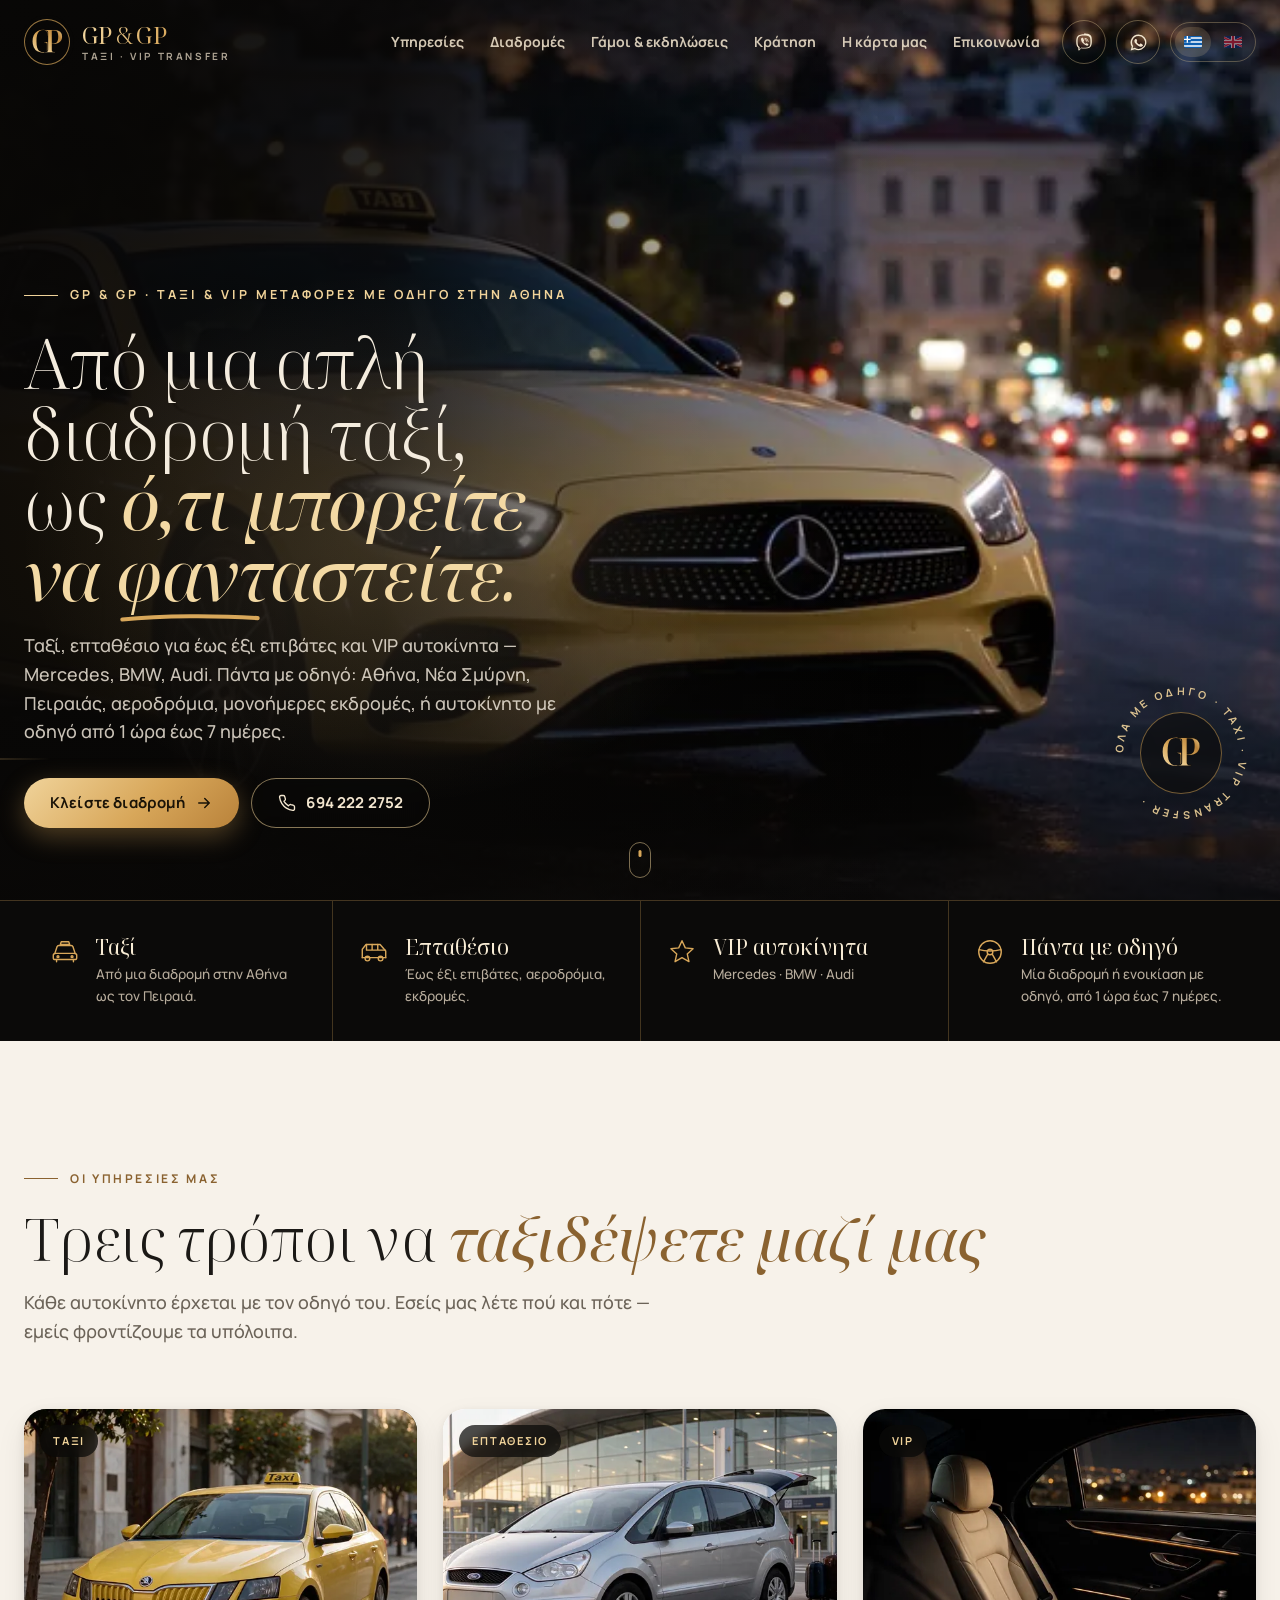
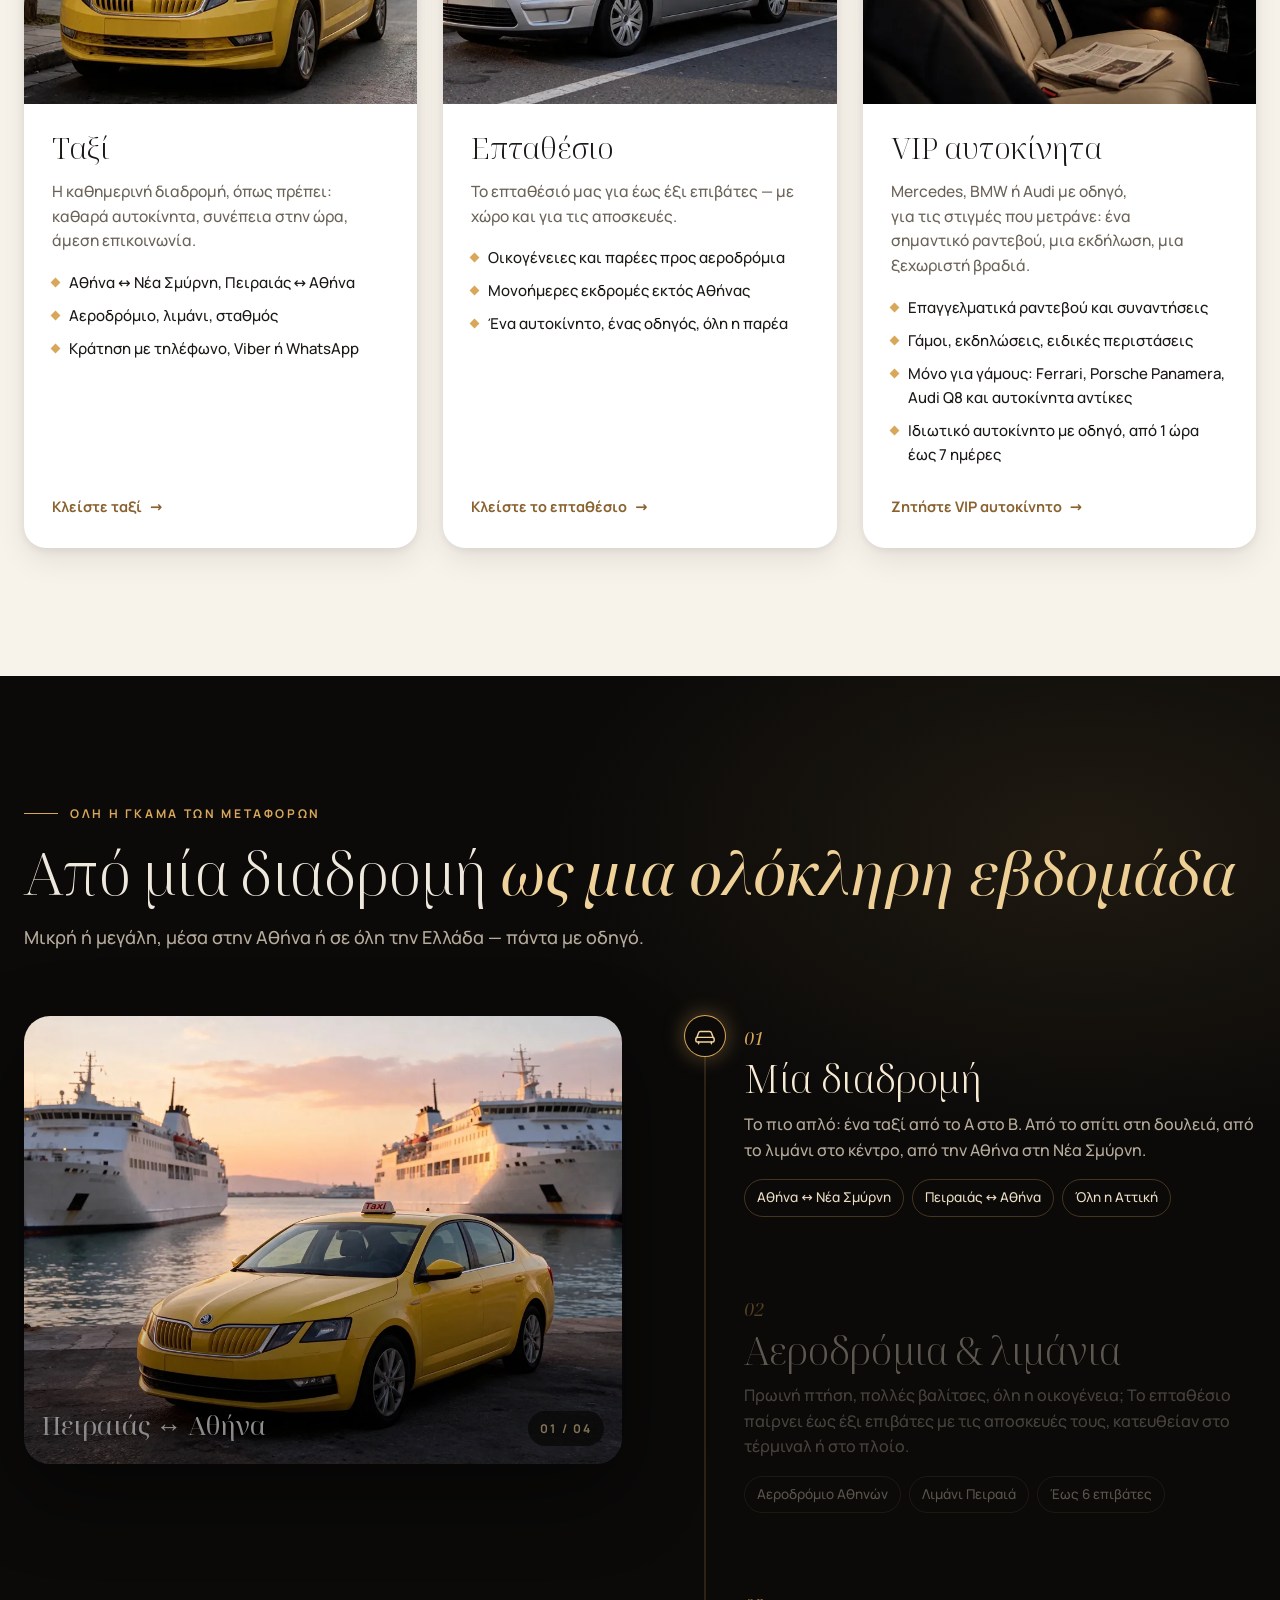
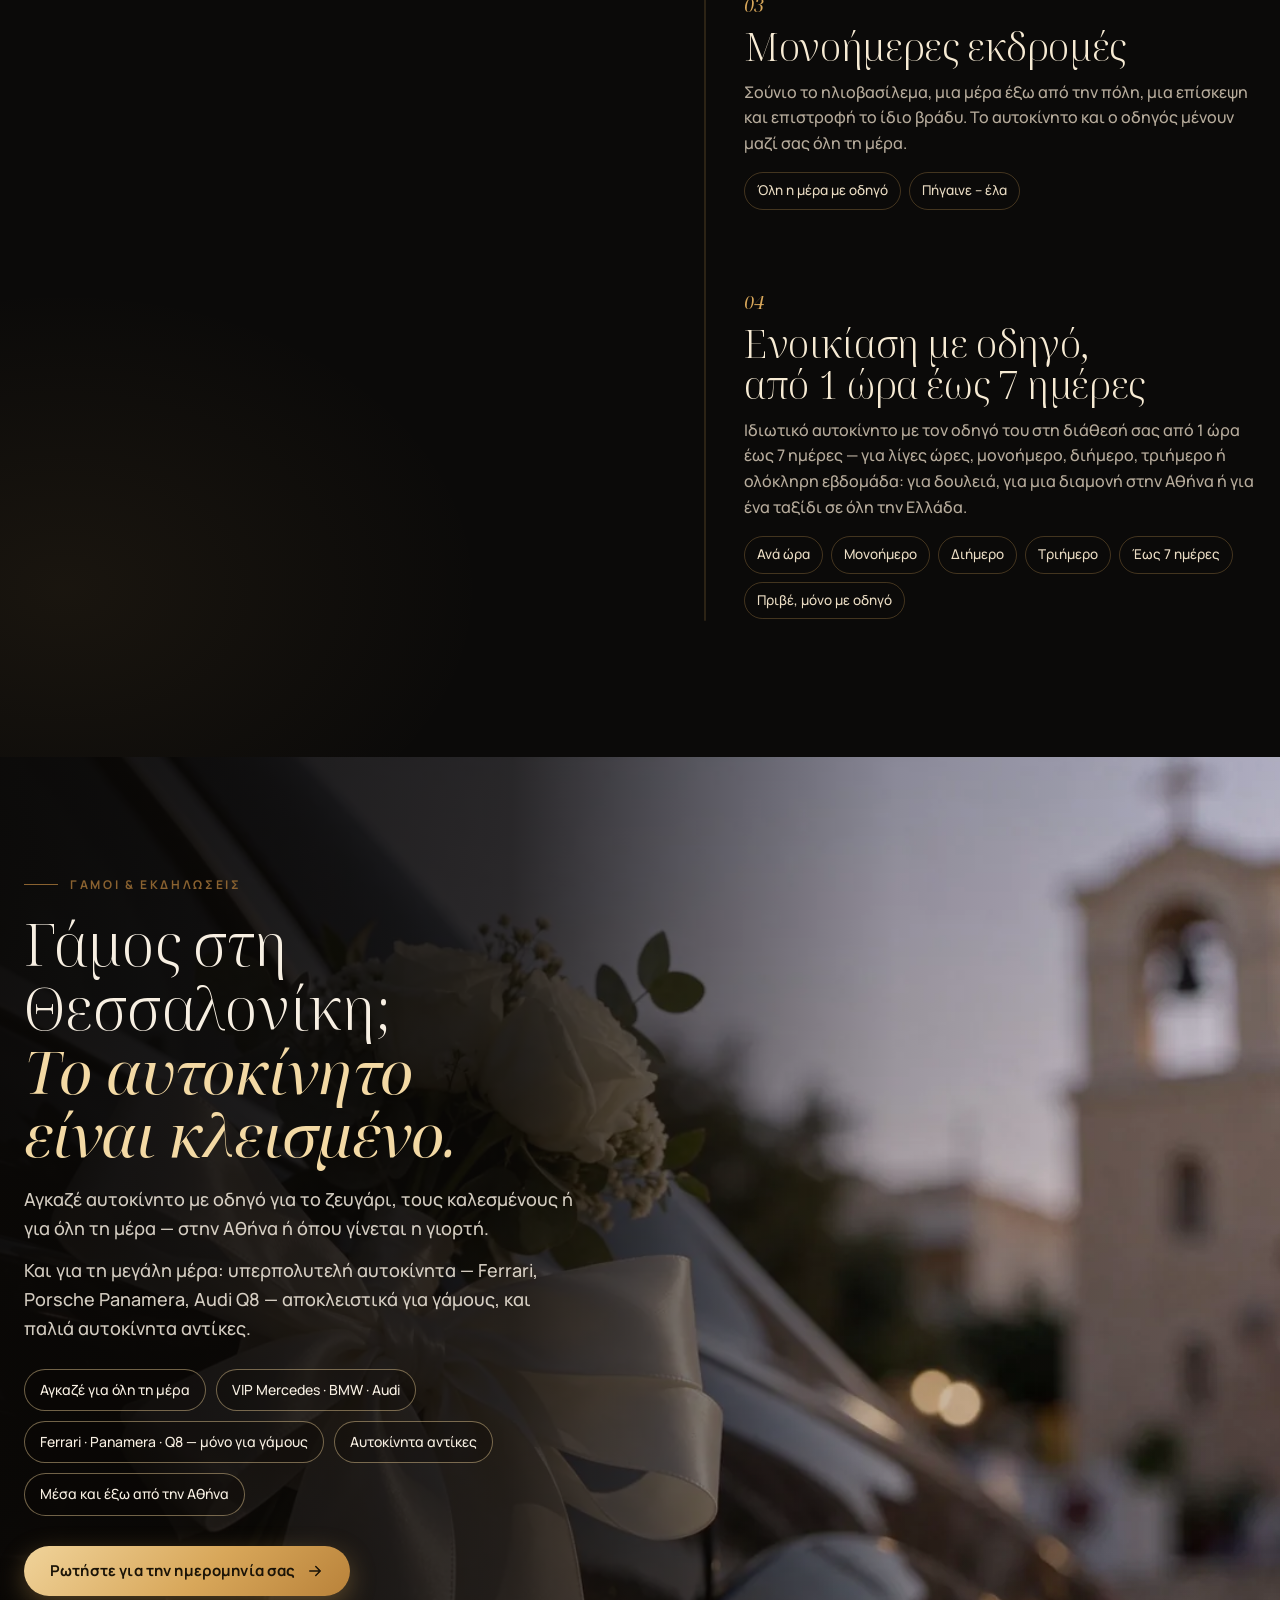
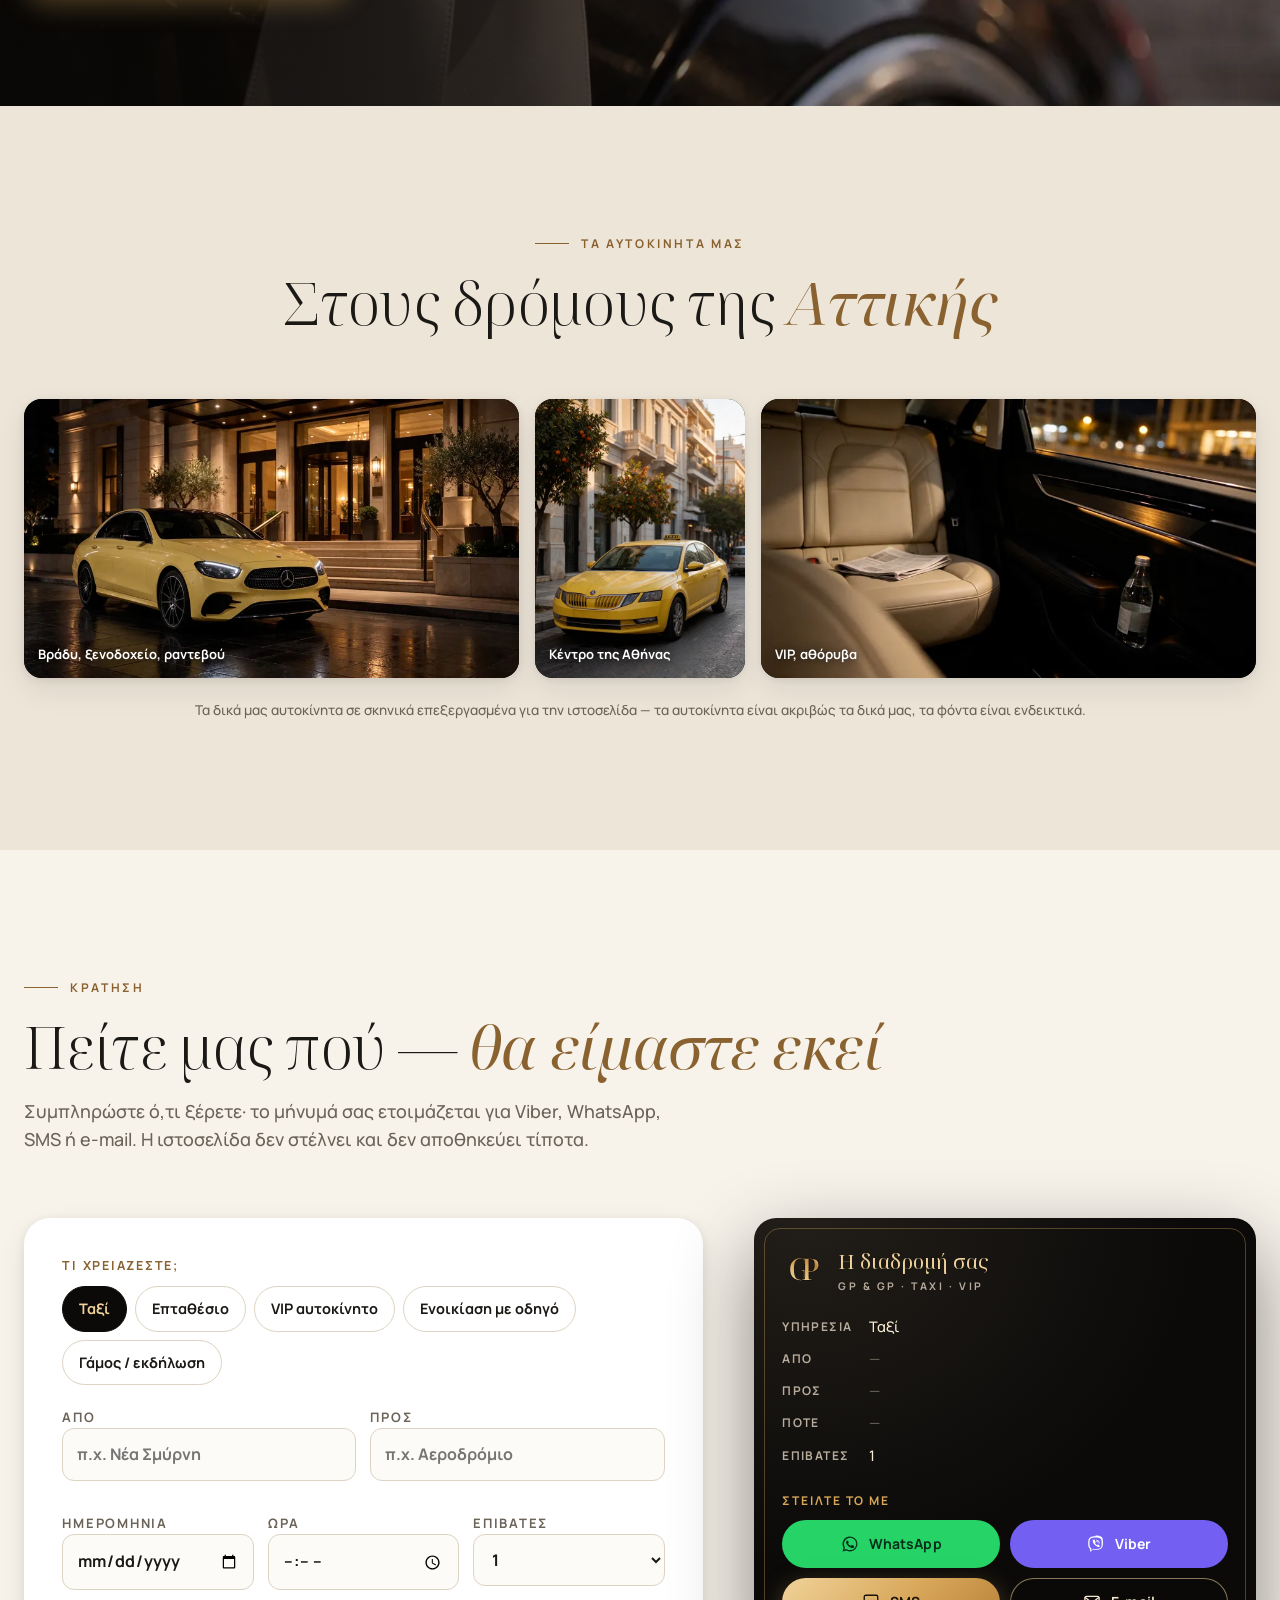
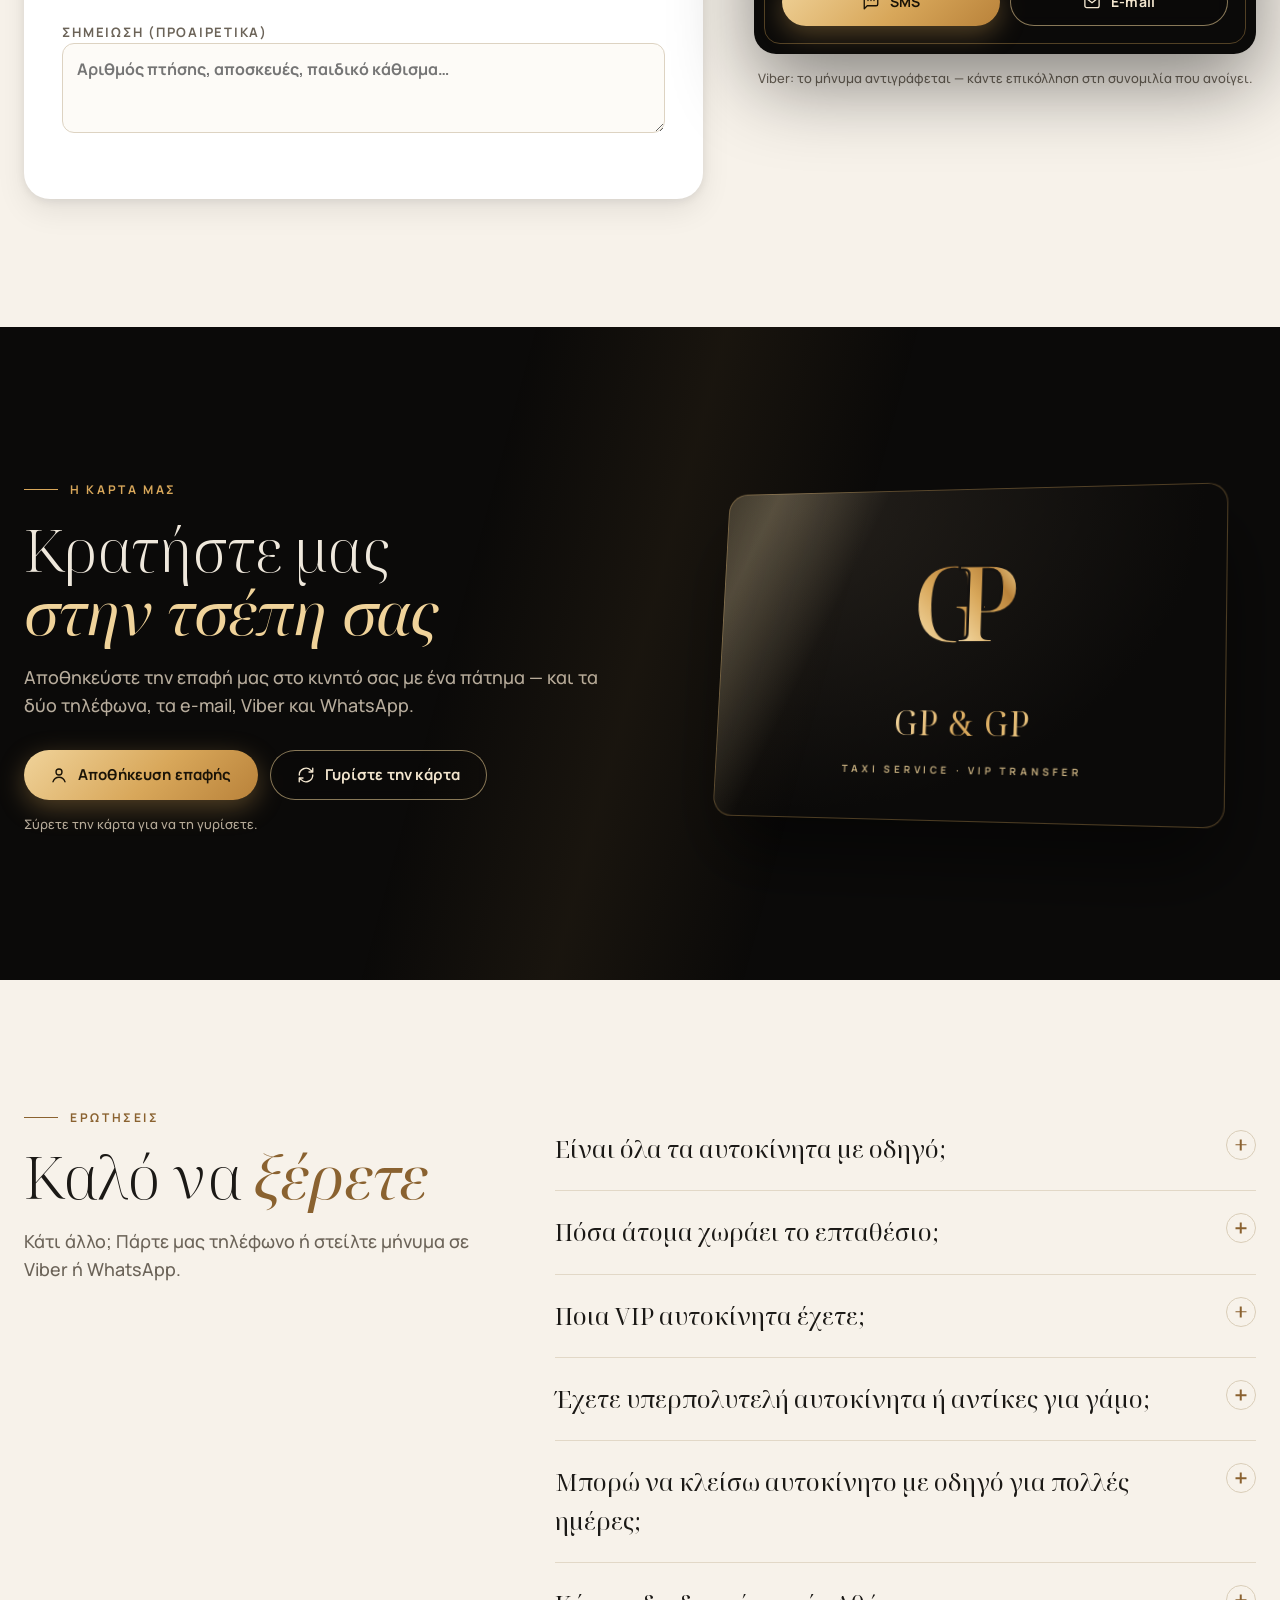
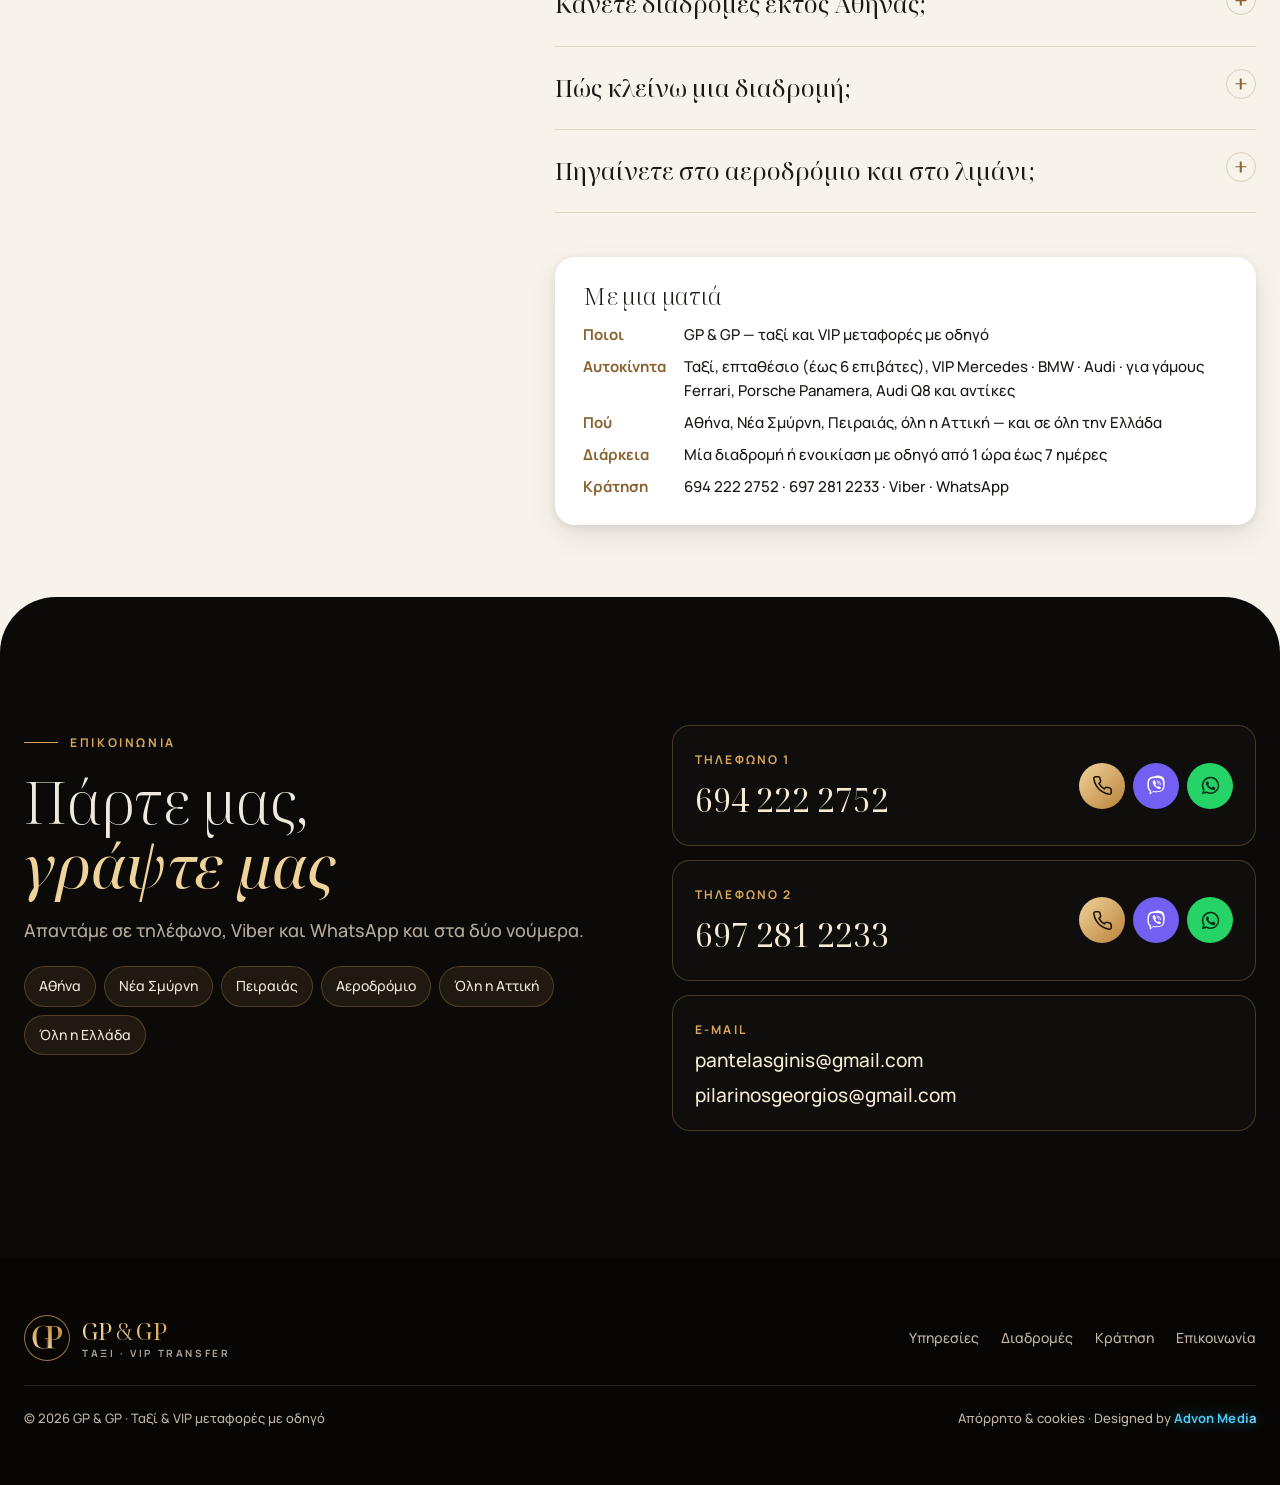
==== commit 7c758379: "Weddings: Ferrari · Porsche Panamera · Audi Q8 (weddings only) + vintage cars — band, VIP list, form" ====
--- a/index.html
+++ b/index.html
@@ -266,7 +266,7 @@
 .wed .box{max-width:560px}
 .wed h2{margin:18px 0 18px}
 .wed p{color:rgba(247,239,226,.85);font-size:18px}
-.wed .pts{display:flex;flex-wrap:wrap;gap:10px;margin:26px 0 30px}
+#g-hrs[hidden],.fg[hidden]{display:none!important}.wed .box p+p{margin-top:14px}.wed .pts{display:flex;flex-wrap:wrap;gap:10px;margin:26px 0 30px}
 .wed .pts span{padding:9px 15px;border-radius:999px;border:1px solid rgba(240,211,154,.45);font-size:14px;background:rgba(10,8,6,.3)}
 .js .wed .rvt{opacity:0;transform:translateY(30px);transition:opacity .9s,transform 1s cubic-bezier(.2,.7,.2,1)}
 .js .wed .rvt.in{opacity:1;transform:none}
@@ -462,7 +462,7 @@
 @media (max-width:700px){.hero .glow{display:none}}
 
 </style>
-<script type="application/ld+json">{"@context": "https://schema.org", "@graph": [{"@type": "LocalBusiness", "@id": "#business", "name": "GP & GP", "alternateName": ["GP&GP", "GP & GP Taxi · VIP Transfer"], "description": "Ταξί, επταθέσιο για έως 6 επιβάτες και VIP αυτοκίνητα Mercedes, BMW, Audi — όλα με οδηγό. Αθήνα, Νέα Σμύρνη, Πειραιάς, αεροδρόμια, μονοήμερες και πολυήμερες διαδρομές.", "telephone": "+306942222752", "email": "pantelasginis@gmail.com", "address": {"@type": "PostalAddress", "addressLocality": "Αθήνα", "addressRegion": "Αττική", "addressCountry": "GR"}, "image": "assets/img/gp-taxi-vip-metafores-athina-mercedes-akropoli-1800.webp", "logo": "assets/img/gp-and-gp-logo.svg", "areaServed": [{"@type": "City", "name": "Αθήνα"}, {"@type": "City", "name": "Νέα Σμύρνη"}, {"@type": "City", "name": "Πειραιάς"}, {"@type": "AdministrativeArea", "name": "Αττική"}, {"@type": "Country", "name": "Ελλάδα"}], "contactPoint": [{"@type": "ContactPoint", "telephone": "+306942222752", "contactType": "reservations", "availableLanguage": ["el", "en"]}, {"@type": "ContactPoint", "telephone": "+306972812233", "contactType": "reservations", "availableLanguage": ["el", "en"]}], "knowsAbout": ["Ταξί Αθήνα", "Ταξί Νέα Σμύρνη", "Ταξί Πειραιάς", "Μεταφορά αεροδρόμιο", "Επταθέσιο ταξί", "VIP μεταφορές με οδηγό", "Αυτοκίνητο με οδηγό", "Αγκαζέ αυτοκίνητο γάμου", "Μονοήμερες εκδρομές"], "makesOffer": [{"@type": "Offer", "itemOffered": {"@type": "TaxiService", "name": "Ταξί"}}, {"@type": "Offer", "itemOffered": {"@type": "TaxiService", "name": "Επταθέσιο έως 6 επιβάτες"}}, {"@type": "Offer", "itemOffered": {"@type": "TaxiService", "name": "VIP αυτοκίνητο με οδηγό (Mercedes, BMW, Audi)"}}, {"@type": "Offer", "itemOffered": {"@type": "TaxiService", "name": "Ενοικίαση αυτοκινήτου με οδηγό, από 1 ώρα έως 7 ημέρες"}}, {"@type": "Offer", "itemOffered": {"@type": "TaxiService", "name": "Αγκαζέ αυτοκίνητο για γάμους και εκδηλώσεις"}}]}, {"@type": "WebSite", "@id": "#website", "name": "GP & GP", "alternateName": ["GP&GP Taxi VIP Transfer"], "inLanguage": ["el", "en"], "publisher": {"@id": "#business"}}, {"@type": "FAQPage", "mainEntity": [{"@type": "Question", "name": "Είναι όλα τα αυτοκίνητα με οδηγό;", "acceptedAnswer": {"@type": "Answer", "text": "Ναι. Ταξί, επταθέσιο και VIP αυτοκίνητα έρχονται πάντα με οδηγό — δεν ενοικιάζουμε αυτοκίνητα χωρίς οδηγό."}}, {"@type": "Question", "name": "Πόσα άτομα χωράει το επταθέσιο;", "acceptedAnswer": {"@type": "Answer", "text": "Έως έξι επιβάτες, μαζί με τις αποσκευές τους. Είναι ιδανικό για οικογένειες και παρέες προς το αεροδρόμιο ή για μονοήμερες εκδρομές."}}, {"@type": "Question", "name": "Ποια VIP αυτοκίνητα έχετε;", "acceptedAnswer": {"@type": "Answer", "text": "Mercedes, BMW και Audi, πάντα με οδηγό, για επαγγελματικά ραντεβού, εκδηλώσεις, γάμους και ειδικές περιστάσεις."}}, {"@type": "Question", "name": "Μπορώ να κλείσω αυτοκίνητο με οδηγό για πολλές ημέρες;", "acceptedAnswer": {"@type": "Answer", "text": "Ναι. Μπορείτε να έχετε ιδιωτικό αυτοκίνητο με τον οδηγό του στη διάθεσή σας από 1 ώρα έως 7 ημέρες: ανά ώρα, μονοήμερο, διήμερο, τριήμερο ή ως μία εβδομάδα."}}, {"@type": "Question", "name": "Κάνετε διαδρομές εκτός Αθήνας;", "acceptedAnswer": {"@type": "Answer", "text": "Ναι. Εκτός από την Αθήνα, τη Νέα Σμύρνη, τον Πειραιά και όλη την Αττική, κάνουμε και μεγάλες διαδρομές — για παράδειγμα αγκαζέ αυτοκίνητο για γάμο στη Θεσσαλονίκη."}}, {"@type": "Question", "name": "Πώς κλείνω μια διαδρομή;", "acceptedAnswer": {"@type": "Answer", "text": "Τηλεφωνικά στο 694 222 2752 ή στο 697 281 2233, ή με μήνυμα σε Viber ή WhatsApp. Μπορείτε να ετοιμάσετε το μήνυμα από τη φόρμα «Κράτηση» της σελίδας."}}, {"@type": "Question", "name": "Πηγαίνετε στο αεροδρόμιο και στο λιμάνι;", "acceptedAnswer": {"@type": "Answer", "text": "Ναι, στο αεροδρόμιο της Αθήνας και στο λιμάνι του Πειραιά, για αναχωρήσεις και αφίξεις."}}]}]}</script>
+<script type="application/ld+json">{"@context": "https://schema.org", "@graph": [{"@type": "LocalBusiness", "@id": "#business", "name": "GP & GP", "alternateName": ["GP&GP", "GP & GP Taxi · VIP Transfer"], "description": "Ταξί, επταθέσιο για έως 6 επιβάτες και VIP αυτοκίνητα Mercedes, BMW, Audi — όλα με οδηγό. Αθήνα, Νέα Σμύρνη, Πειραιάς, αεροδρόμια, μονοήμερες και πολυήμερες διαδρομές.", "telephone": "+306942222752", "email": "pantelasginis@gmail.com", "address": {"@type": "PostalAddress", "addressLocality": "Αθήνα", "addressRegion": "Αττική", "addressCountry": "GR"}, "image": "assets/img/gp-taxi-vip-metafores-athina-mercedes-akropoli-1800.webp", "logo": "assets/img/gp-and-gp-logo.svg", "areaServed": [{"@type": "City", "name": "Αθήνα"}, {"@type": "City", "name": "Νέα Σμύρνη"}, {"@type": "City", "name": "Πειραιάς"}, {"@type": "AdministrativeArea", "name": "Αττική"}, {"@type": "Country", "name": "Ελλάδα"}], "contactPoint": [{"@type": "ContactPoint", "telephone": "+306942222752", "contactType": "reservations", "availableLanguage": ["el", "en"]}, {"@type": "ContactPoint", "telephone": "+306972812233", "contactType": "reservations", "availableLanguage": ["el", "en"]}], "knowsAbout": ["Ταξί Αθήνα", "Ταξί Νέα Σμύρνη", "Ταξί Πειραιάς", "Μεταφορά αεροδρόμιο", "Επταθέσιο ταξί", "VIP μεταφορές με οδηγό", "Αυτοκίνητο με οδηγό", "Αγκαζέ αυτοκίνητο γάμου", "Υπερπολυτελή αυτοκίνητα για γάμο", "Αυτοκίνητα αντίκες για γάμο", "Μονοήμερες εκδρομές"], "makesOffer": [{"@type": "Offer", "itemOffered": {"@type": "TaxiService", "name": "Ταξί"}}, {"@type": "Offer", "itemOffered": {"@type": "TaxiService", "name": "Επταθέσιο έως 6 επιβάτες"}}, {"@type": "Offer", "itemOffered": {"@type": "TaxiService", "name": "VIP αυτοκίνητο με οδηγό (Mercedes, BMW, Audi)"}}, {"@type": "Offer", "itemOffered": {"@type": "TaxiService", "name": "Ενοικίαση αυτοκινήτου με οδηγό, από 1 ώρα έως 7 ημέρες"}}, {"@type": "Offer", "itemOffered": {"@type": "TaxiService", "name": "Αγκαζέ αυτοκίνητο για γάμους και εκδηλώσεις"}}, {"@type": "Offer", "itemOffered": {"@type": "TaxiService", "name": "Υπερπολυτελή αυτοκίνητα για γάμους (Ferrari, Porsche Panamera, Audi Q8)"}}, {"@type": "Offer", "itemOffered": {"@type": "TaxiService", "name": "Αυτοκίνητα αντίκες για γάμους"}}]}, {"@type": "WebSite", "@id": "#website", "name": "GP & GP", "alternateName": ["GP&GP Taxi VIP Transfer"], "inLanguage": ["el", "en"], "publisher": {"@id": "#business"}}, {"@type": "FAQPage", "mainEntity": [{"@type": "Question", "name": "Είναι όλα τα αυτοκίνητα με οδηγό;", "acceptedAnswer": {"@type": "Answer", "text": "Ναι. Ταξί, επταθέσιο και VIP αυτοκίνητα έρχονται πάντα με οδηγό — δεν ενοικιάζουμε αυτοκίνητα χωρίς οδηγό."}}, {"@type": "Question", "name": "Πόσα άτομα χωράει το επταθέσιο;", "acceptedAnswer": {"@type": "Answer", "text": "Έως έξι επιβάτες, μαζί με τις αποσκευές τους. Είναι ιδανικό για οικογένειες και παρέες προς το αεροδρόμιο ή για μονοήμερες εκδρομές."}}, {"@type": "Question", "name": "Ποια VIP αυτοκίνητα έχετε;", "acceptedAnswer": {"@type": "Answer", "text": "Mercedes, BMW και Audi, πάντα με οδηγό, για επαγγελματικά ραντεβού, εκδηλώσεις, γάμους και ειδικές περιστάσεις."}}, {"@type": "Question", "name": "Έχετε υπερπολυτελή αυτοκίνητα ή αντίκες για γάμο;", "acceptedAnswer": {"@type": "Answer", "text": "Ναι. Αποκλειστικά για γάμους διαθέτουμε υπερπολυτελή αυτοκίνητα — Ferrari, Porsche Panamera, Audi Q8 — καθώς και παλιά αυτοκίνητα αντίκες, πάντα με οδηγό."}}, {"@type": "Question", "name": "Μπορώ να κλείσω αυτοκίνητο με οδηγό για πολλές ημέρες;", "acceptedAnswer": {"@type": "Answer", "text": "Ναι. Μπορείτε να έχετε ιδιωτικό αυτοκίνητο με τον οδηγό του στη διάθεσή σας από 1 ώρα έως 7 ημέρες: ανά ώρα, μονοήμερο, διήμερο, τριήμερο ή ως μία εβδομάδα."}}, {"@type": "Question", "name": "Κάνετε διαδρομές εκτός Αθήνας;", "acceptedAnswer": {"@type": "Answer", "text": "Ναι. Εκτός από την Αθήνα, τη Νέα Σμύρνη, τον Πειραιά και όλη την Αττική, κάνουμε και μεγάλες διαδρομές — για παράδειγμα αγκαζέ αυτοκίνητο για γάμο στη Θεσσαλονίκη."}}, {"@type": "Question", "name": "Πώς κλείνω μια διαδρομή;", "acceptedAnswer": {"@type": "Answer", "text": "Τηλεφωνικά στο 694 222 2752 ή στο 697 281 2233, ή με μήνυμα σε Viber ή WhatsApp. Μπορείτε να ετοιμάσετε το μήνυμα από τη φόρμα «Κράτηση» της σελίδας."}}, {"@type": "Question", "name": "Πηγαίνετε στο αεροδρόμιο και στο λιμάνι;", "acceptedAnswer": {"@type": "Answer", "text": "Ναι, στο αεροδρόμιο της Αθήνας και στο λιμάνι του Πειραιά, για αναχωρήσεις και αφίξεις."}}]}]}</script>
 </head>
 <body>
 <svg width="0" height="0" style="position:absolute" aria-hidden="true"><defs><linearGradient id="gld" x1="0" y1="0" x2="1" y2="1"><stop offset="0" stop-color="#F3D9A4"/><stop offset=".45" stop-color="#D8A75A"/><stop offset=".75" stop-color="#B9823A"/><stop offset="1" stop-color="#E9C887"/></linearGradient></defs><symbol id="gpm" viewBox="0 0 200 200"><path transform="translate(29.48 145.00) scale(0.13536 -0.13536)" d="M407 -10Q289 -10 211.0 36.0Q133 82 94.5 164.5Q56 247 56 358Q56 466 94.5 548.5Q133 631 211.0 677.5Q289 724 406 724Q482 724 534.5 709.5Q587 695 614.5 670.0Q642 645 642 613Q642 579 617.0 559.5Q592 540 539 537Q539 600 525.0 639.5Q511 679 481.0 696.5Q451 714 400 714Q323 714 275.0 678.0Q227 642 205.0 563.5Q183 485 183 358Q183 230 207.5 151.5Q232 73 285.0 36.5Q338 0 423 0Q449 0 473.5 4.0Q498 8 518 13V253Q518 277 509.5 292.0Q501 307 483.0 314.5Q465 322 439 322H433V332H708V322H701Q677 322 662.5 314.0Q648 306 641.5 290.0Q635 274 635 249V38Q583 14 528.0 2.0Q473 -10 407 -10Z" style="fill:var(--gpf,url(#gld))"/><path transform="translate(87.55 145.00) scale(0.13536 -0.13536)" d="M35 0V10H56Q80 10 96.5 17.0Q113 24 121.5 39.5Q130 55 130 80V638Q130 662 121.5 676.5Q113 691 96.5 697.5Q80 704 56 704H35V714H323Q453 714 515.0 658.0Q577 602 577 504Q577 459 562.5 418.5Q548 378 515.5 346.0Q483 314 430.0 295.5Q377 277 301 277H246V79Q246 54 255.0 39.0Q264 24 280.5 17.0Q297 10 320 10H347V0ZM291 287Q335 287 365.5 298.5Q396 310 415.0 335.5Q434 361 443.0 401.5Q452 442 452 499Q452 573 437.5 618.0Q423 663 391.0 683.5Q359 704 306 704H246V287Z" style="fill:none;stroke:var(--gpk,#0B0A09);stroke-width:51.7;stroke-linejoin:round"/><path transform="translate(87.55 145.00) scale(0.13536 -0.13536)" d="M35 0V10H56Q80 10 96.5 17.0Q113 24 121.5 39.5Q130 55 130 80V638Q130 662 121.5 676.5Q113 691 96.5 697.5Q80 704 56 704H35V714H323Q453 714 515.0 658.0Q577 602 577 504Q577 459 562.5 418.5Q548 378 515.5 346.0Q483 314 430.0 295.5Q377 277 301 277H246V79Q246 54 255.0 39.0Q264 24 280.5 17.0Q297 10 320 10H347V0ZM291 287Q335 287 365.5 298.5Q396 310 415.0 335.5Q434 361 443.0 401.5Q452 442 452 499Q452 573 437.5 618.0Q423 663 391.0 683.5Q359 704 306 704H246V287Z" style="fill:var(--gpf,url(#gld))"/></symbol></svg>
@@ -586,6 +586,7 @@
      <ul>
       <li data-en="Business meetings and appointments">Επαγγελματικά ραντεβού και συναντήσεις</li>
       <li data-en="Weddings, events, special occasions">Γάμοι, εκδηλώσεις, ειδικές περιστάσεις</li>
+      <li data-en="For weddings only: Ferrari, Porsche Panamera, Audi Q8 and vintage cars">Μόνο για γάμους: Ferrari, Porsche Panamera, Audi Q8 και αυτοκίνητα αντίκες</li>
       <li data-en="Private car with driver, from 1 hour up to 7 days">Ιδιωτικό αυτοκίνητο με οδηγό, από 1 ώρα έως 7 ημέρες</li>
      </ul>
      <a class="more" href="#kratisi" data-svc="vip"><span data-en="Ask for a VIP car">Ζητήστε VIP αυτοκίνητο</span> <i>→</i></a>
@@ -654,7 +655,8 @@
    <span class="kick rvt" data-en="Weddings &amp; events">Γάμοι &amp; εκδηλώσεις</span>
    <h2 class="rvt" data-en="A wedding in Thessaloniki? <em>The car is booked.</em>">Γάμος στη Θεσσαλονίκη; <em>Το αυτοκίνητο είναι κλεισμένο.</em></h2>
    <p class="rvt" data-en="A reserved car with driver for the couple, the guests or the whole day — in Athens or wherever the celebration is.">Αγκαζέ αυτοκίνητο με οδηγό για το ζευγάρι, τους καλεσμένους ή για όλη τη μέρα — στην Αθήνα ή όπου γίνεται η γιορτή.</p>
-   <div class="pts rvt"><span data-en="Reserved for the day">Αγκαζέ για όλη τη μέρα</span><span data-en="VIP Mercedes · BMW · Audi">VIP Mercedes · BMW · Audi</span><span data-en="In and outside Athens">Μέσα και έξω από την Αθήνα</span></div>
+   <p class="rvt" data-en="And for the big day: super-luxury cars — Ferrari, Porsche Panamera, Audi Q8 — exclusively for weddings, and vintage classic cars.">Και για τη μεγάλη μέρα: υπερπολυτελή αυτοκίνητα — Ferrari, Porsche Panamera, Audi Q8 — αποκλειστικά για γάμους, και παλιά αυτοκίνητα αντίκες.</p>
+   <div class="pts rvt"><span data-en="Reserved for the day">Αγκαζέ για όλη τη μέρα</span><span data-en="VIP Mercedes · BMW · Audi">VIP Mercedes · BMW · Audi</span><span data-en="Ferrari · Panamera · Q8 — weddings only">Ferrari · Panamera · Q8 — μόνο για γάμους</span><span data-en="Vintage cars">Αυτοκίνητα αντίκες</span><span data-en="In and outside Athens">Μέσα και έξω από την Αθήνα</span></div>
    <a class="btn btn-g rvt" href="#kratisi" data-svc="event"><span data-en="Ask for your date">Ρωτήστε για την ημερομηνία σας</span><svg viewBox="0 0 24 24" fill="none" stroke="currentColor" stroke-width="2" stroke-linecap="round" stroke-linejoin="round" aria-hidden="true"><path d="M5 12h14M13 6l6 6-6 6"/></svg></a>
   </div>
  </div>
@@ -701,6 +703,9 @@
      <label class="fi"><span data-en="Date">Ημερομηνία</span><input id="f-date" type="date"></label>
      <label class="fi"><span data-en="Time">Ώρα</span><input id="f-time" type="time"></label>
      <label class="fi"><span data-en="Passengers">Επιβάτες</span><select id="f-pax"><option>1</option><option>2</option><option>3</option><option>4</option><option>5</option><option>6</option></select></label>
+    </div>
+    <div class="fg" id="g-car" hidden><span class="flb" data-en="Which car for the wedding?">Ποιο αυτοκίνητο για τον γάμο;</span>
+     <div class="chips" id="car"><button type="button" data-v="vip" class="on" data-en="VIP Mercedes · BMW · Audi">VIP Mercedes · BMW · Audi</button><button type="button" data-v="ferrari" data-en="Ferrari">Ferrari</button><button type="button" data-v="panamera" data-en="Porsche Panamera">Porsche Panamera</button><button type="button" data-v="q8" data-en="Audi Q8">Audi Q8</button><button type="button" data-v="antique" data-en="Vintage car">Αυτοκίνητο αντίκα</button></div>
     </div>
     <div class="fg" id="g-days" hidden><span class="flb" data-en="For how long? (1 hour – 7 days)">Για πόσο; (1 ώρα – 7 ημέρες)</span>
      <div class="chips" id="days"><button type="button" data-v="h" data-en="By the hour">Ανά ώρα</button><button type="button" data-v="1" class="on" data-en="Day trip · 1 day">Μονοήμερο</button><button type="button" data-v="2" data-en="2 days">Διήμερο</button><button type="button" data-v="3" data-en="3 days">Τριήμερο</button><button type="button" data-v="4" data-en="4 days">4 ημέρες</button><button type="button" data-v="5" data-en="5 days">5 ημέρες</button><button type="button" data-v="6" data-en="6 days">6 ημέρες</button><button type="button" data-v="7" data-en="7 days">7 ημέρες</button></div>
@@ -773,7 +778,7 @@
   <div>
    <details class="rv"><summary><span data-en="Do all cars come with a driver?">Είναι όλα τα αυτοκίνητα με οδηγό;</span><i aria-hidden="true"></i></summary><p class="a" data-en="Yes. Taxi, 7-seater and VIP cars always come with a driver — we do not rent cars without one.">Ναι. Ταξί, επταθέσιο και VIP αυτοκίνητα έρχονται πάντα με οδηγό — δεν ενοικιάζουμε αυτοκίνητα χωρίς οδηγό.</p></details>
    <details class="rv"><summary><span data-en="How many people fit in the 7-seater?">Πόσα άτομα χωράει το επταθέσιο;</span><i aria-hidden="true"></i></summary><p class="a" data-en="Up to six passengers, with their luggage. It is ideal for families and groups going to the airport or on day trips.">Έως έξι επιβάτες, μαζί με τις αποσκευές τους. Είναι ιδανικό για οικογένειες και παρέες προς το αεροδρόμιο ή για μονοήμερες εκδρομές.</p></details>
-   <details class="rv"><summary><span data-en="Which VIP cars do you have?">Ποια VIP αυτοκίνητα έχετε;</span><i aria-hidden="true"></i></summary><p class="a" data-en="Mercedes, BMW and Audi, always with a driver, for business meetings, events, weddings and special occasions.">Mercedes, BMW και Audi, πάντα με οδηγό, για επαγγελματικά ραντεβού, εκδηλώσεις, γάμους και ειδικές περιστάσεις.</p></details>
+   <details class="rv"><summary><span data-en="Which VIP cars do you have?">Ποια VIP αυτοκίνητα έχετε;</span><i aria-hidden="true"></i></summary><p class="a" data-en="Mercedes, BMW and Audi, always with a driver, for business meetings, events, weddings and special occasions.">Mercedes, BMW και Audi, πάντα με οδηγό, για επαγγελματικά ραντεβού, εκδηλώσεις, γάμους και ειδικές περιστάσεις.</p></details><details class="rv"><summary><span data-en="Do you have super-luxury or vintage cars for weddings?">Έχετε υπερπολυτελή αυτοκίνητα ή αντίκες για γάμο;</span><i aria-hidden="true"></i></summary><p class="a" data-en="Yes. Exclusively for weddings we have super-luxury cars — Ferrari, Porsche Panamera, Audi Q8 — as well as vintage classic cars, always with a driver.">Ναι. Αποκλειστικά για γάμους διαθέτουμε υπερπολυτελή αυτοκίνητα — Ferrari, Porsche Panamera, Audi Q8 — καθώς και παλιά αυτοκίνητα αντίκες, πάντα με οδηγό.</p></details>
    <details class="rv"><summary><span data-en="Can I book a car with driver for several days?">Μπορώ να κλείσω αυτοκίνητο με οδηγό για πολλές ημέρες;</span><i aria-hidden="true"></i></summary><p class="a" data-en="Yes. You can have a private car with its driver at your disposal from 1 hour up to 7 days: by the hour, for a day, two or three days, or up to a week.">Ναι. Μπορείτε να έχετε ιδιωτικό αυτοκίνητο με τον οδηγό του στη διάθεσή σας από 1 ώρα έως 7 ημέρες: ανά ώρα, μονοήμερο, διήμερο, τριήμερο ή ως μία εβδομάδα.</p></details>
    <details class="rv"><summary><span data-en="Do you travel outside Athens?">Κάνετε διαδρομές εκτός Αθήνας;</span><i aria-hidden="true"></i></summary><p class="a" data-en="Yes. Besides Athens, Nea Smyrni, Piraeus and all of Attica, we also do long journeys — for example a reserved car for a wedding in Thessaloniki.">Ναι. Εκτός από την Αθήνα, τη Νέα Σμύρνη, τον Πειραιά και όλη την Αττική, κάνουμε και μεγάλες διαδρομές — για παράδειγμα αγκαζέ αυτοκίνητο για γάμο στη Θεσσαλονίκη.</p></details>
    <details class="rv"><summary><span data-en="How do I book a ride?">Πώς κλείνω μια διαδρομή;</span><i aria-hidden="true"></i></summary><p class="a" data-en="By phone on +30 694 222 2752 or +30 697 281 2233, or by message on Viber or WhatsApp. You can prepare the message with the «Book» section of this page.">Τηλεφωνικά στο 694 222 2752 ή στο 697 281 2233, ή με μήνυμα σε Viber ή WhatsApp. Μπορείτε να ετοιμάσετε το μήνυμα από τη φόρμα «Κράτηση» της σελίδας.</p></details>
@@ -782,7 +787,7 @@
     <h3 data-en="At a glance">Με μια ματιά</h3>
     <dl>
      <dt data-en="Who">Ποιοι</dt><dd data-en="GP &amp; GP — taxi and VIP transfers with driver">GP &amp; GP — ταξί και VIP μεταφορές με οδηγό</dd>
-     <dt data-en="Cars">Αυτοκίνητα</dt><dd data-en="Taxi, 7-seater (up to 6 passengers), VIP Mercedes · BMW · Audi">Ταξί, επταθέσιο (έως 6 επιβάτες), VIP Mercedes · BMW · Audi</dd>
+     <dt data-en="Cars">Αυτοκίνητα</dt><dd data-en="Taxi, 7-seater (up to 6 passengers), VIP Mercedes · BMW · Audi; for weddings Ferrari, Porsche Panamera, Audi Q8 and vintage cars">Ταξί, επταθέσιο (έως 6 επιβάτες), VIP Mercedes · BMW · Audi · για γάμους Ferrari, Porsche Panamera, Audi Q8 και αντίκες</dd>
      <dt data-en="Where">Πού</dt><dd data-en="Athens, Nea Smyrni, Piraeus, all of Attica — and anywhere in Greece">Αθήνα, Νέα Σμύρνη, Πειραιάς, όλη η Αττική — και σε όλη την Ελλάδα</dd>
      <dt data-en="How long">Διάρκεια</dt><dd data-en="One ride, or hire with driver from 1 hour to 7 days">Μία διαδρομή ή ενοικίαση με οδηγό από 1 ώρα έως 7 ημέρες</dd>
      <dt data-en="Booking">Κράτηση</dt><dd>694 222 2752 · 697 281 2233 · Viber · WhatsApp</dd>
@@ -894,15 +899,16 @@
  en:{taxi:'Taxi',seven:'7-seater',vip:'VIP car',days:'Hire with driver',event:'Wedding / event',d:' day',hi:'Hello! I would like to book:',from:'From',to:'To',when:'When',pax:'Passengers',dd:'Duration',note:'Note',cp:'Message copied — paste it in Viber.',subj:'Ride booking'}};
 function $(i){return D.getElementById(i)}
 function chips(id,cb){var w=$(id);w.addEventListener('click',function(e){var b=e.target.closest('button');if(!b)return;w.querySelectorAll('button').forEach(function(x){x.classList.toggle('on',x===b)});cb(b.dataset.v)})}
-function setSvc(v){svc=v;$('svcs').querySelectorAll('button').forEach(function(x){x.classList.toggle('on',x.dataset.v===v)});$('g-days').hidden=!(v==='days'||v==='seven'||v==='vip'||v==='event');ticket()}
-chips('svcs',setSvc);chips('days',function(v){days=v;$('g-hrs').hidden=v!=='h';ticket()});$('f-hrs').addEventListener('change',ticket);
+function setSvc(v){svc=v;$('svcs').querySelectorAll('button').forEach(function(x){x.classList.toggle('on',x.dataset.v===v)});$('g-days').hidden=!(v==='days'||v==='seven'||v==='vip'||v==='event');$('g-car').hidden=v!=='event';ticket()}
+chips('svcs',setSvc);chips('car',function(){ticket()});chips('days',function(v){days=v;$('g-hrs').hidden=v!=='h';ticket()});$('f-hrs').addEventListener('change',ticket);
 D.querySelectorAll('[data-svc]').forEach(function(a){a.addEventListener('click',function(){setSvc(a.dataset.svc)})});
 ['f-from','f-to','f-date','f-time','f-pax','f-note'].forEach(function(i){$(i).addEventListener('input',ticket)});
 function fmtDate(v){if(!v)return'';var p=v.split('-');return p[2]+'/'+p[1]+'/'+p[0]}
+function carT(){if($('g-car').hidden)return'';var c=$('car').querySelector('button.on');return c?c.textContent.trim():''}
 function dur(){if($('g-days').hidden)return'';var t=L[lang];if(days==='h'){var h=$('f-hrs').value;return h+(lang==='el'?(h==='1'?' ώρα':' ώρες'):(h==='1'?' hour':' hours'))}return days+(lang==='el'?(days==='1'?' ημέρα':' ημέρες'):(days==='1'?' day':' days'))}
 function set(id,v){var e=$(id);e.textContent=v||'—';e.classList.toggle('e',!v)}
-function ticket(){if(!$('t-svc'))return;var t=L[lang];var s=t[svc]+(dur()?' · '+dur():'');set('t-svc',s);set('t-from',$('f-from').value.trim());set('t-to',$('f-to').value.trim());var w=[fmtDate($('f-date').value),$('f-time').value].filter(Boolean).join(' · ');set('t-when',w);set('t-pax',$('f-pax').value)}
-function msg(){var t=L[lang],o=[t.hi,'• '+t[svc]+(dur()?' ('+t.dd+': '+dur()+')':'')];var f=$('f-from').value.trim(),to=$('f-to').value.trim(),w=[fmtDate($('f-date').value),$('f-time').value].filter(Boolean).join(' '),n=$('f-note').value.trim();
+function ticket(){if(!$('t-svc'))return;var t=L[lang];var s=t[svc]+(carT()?' · '+carT():'')+(dur()?' · '+dur():'');set('t-svc',s);set('t-from',$('f-from').value.trim());set('t-to',$('f-to').value.trim());var w=[fmtDate($('f-date').value),$('f-time').value].filter(Boolean).join(' · ');set('t-when',w);set('t-pax',$('f-pax').value)}
+function msg(){var t=L[lang],o=[t.hi,'• '+t[svc]+(carT()?' — '+carT():'')+(dur()?' ('+t.dd+': '+dur()+')':'')];var f=$('f-from').value.trim(),to=$('f-to').value.trim(),w=[fmtDate($('f-date').value),$('f-time').value].filter(Boolean).join(' '),n=$('f-note').value.trim();
  if(f)o.push(t.from+': '+f);if(to)o.push(t.to+': '+to);if(w)o.push(t.when+': '+w);o.push(t.pax+': '+$('f-pax').value);if(n)o.push(t.note+': '+n);return o.join('\n')}
 function toast(s){var c=D.querySelector('.copied');c.textContent=s;c.classList.add('on');setTimeout(function(){c.classList.remove('on')},3200)}
 function copy(s){try{navigator.clipboard.writeText(s)}catch(e){var a=D.createElement('textarea');a.value=s;D.body.appendChild(a);a.select();try{D.execCommand('copy')}catch(x){}a.remove()}}
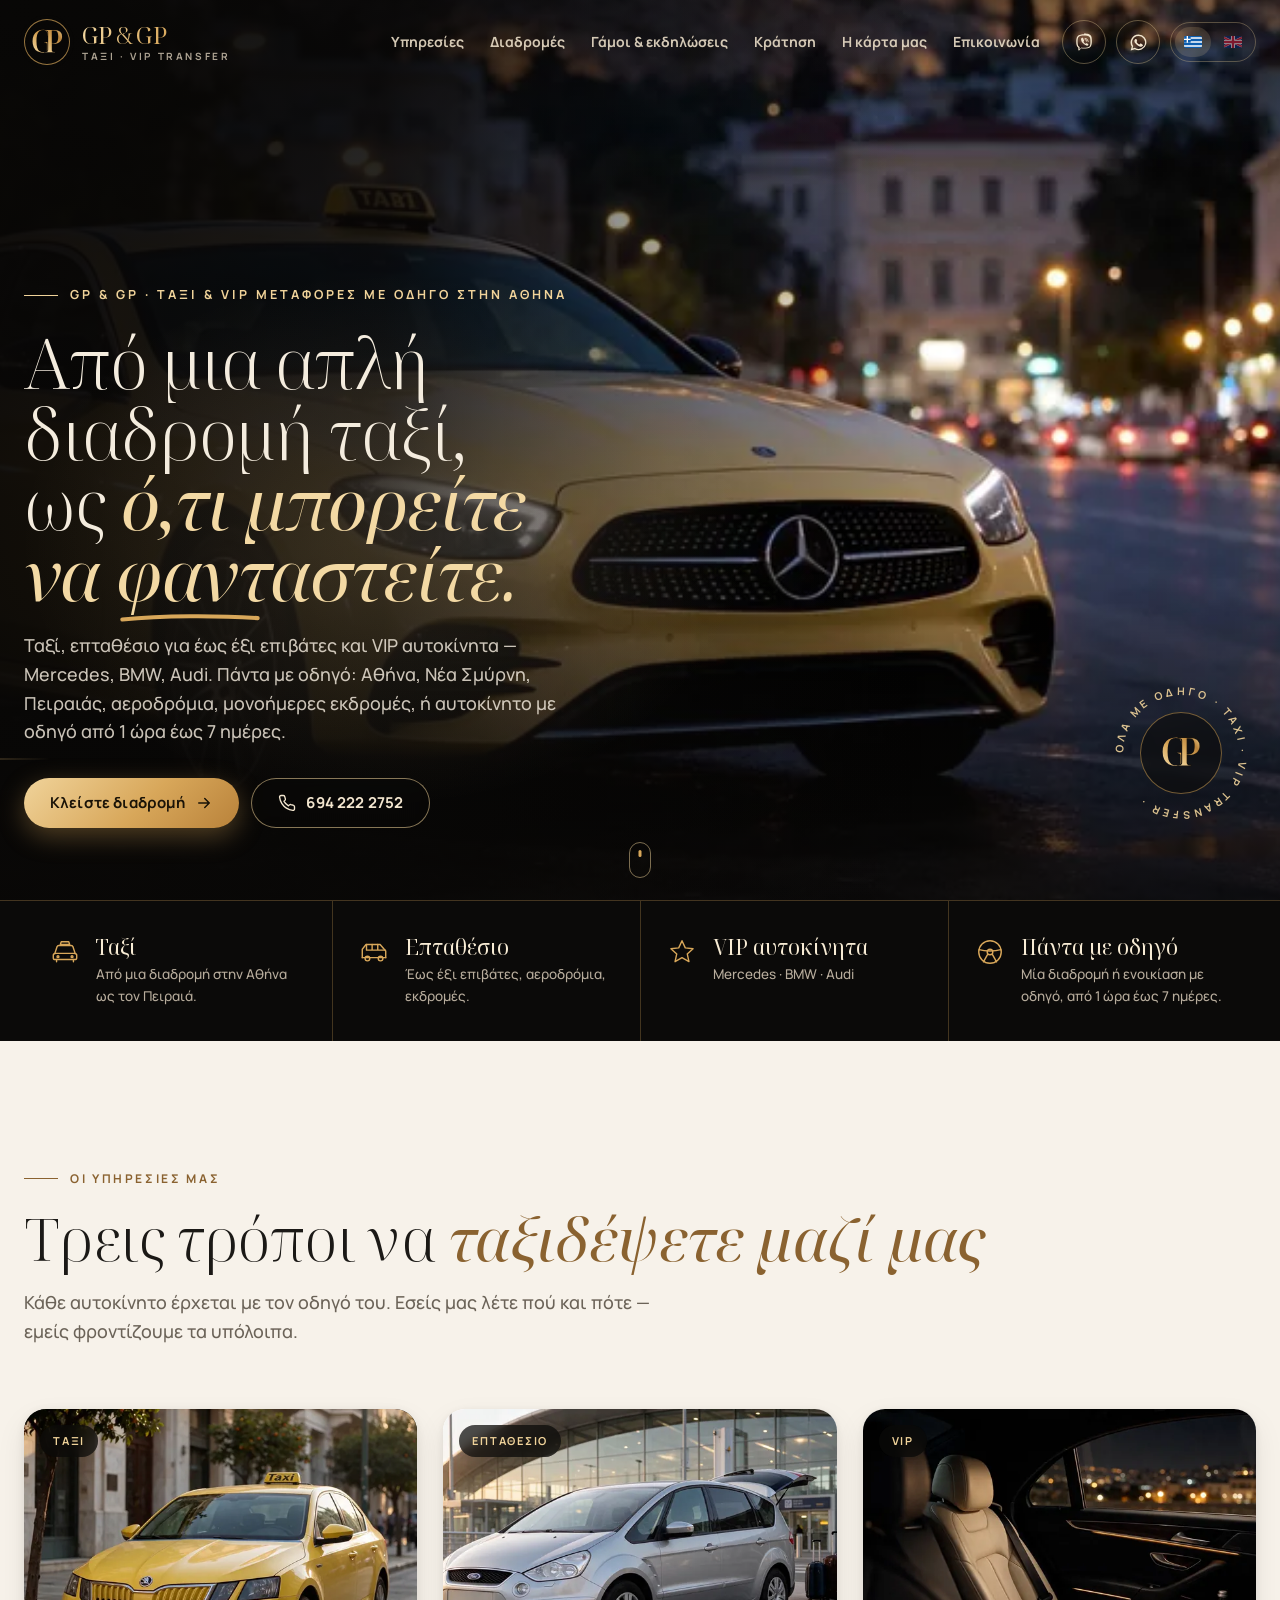
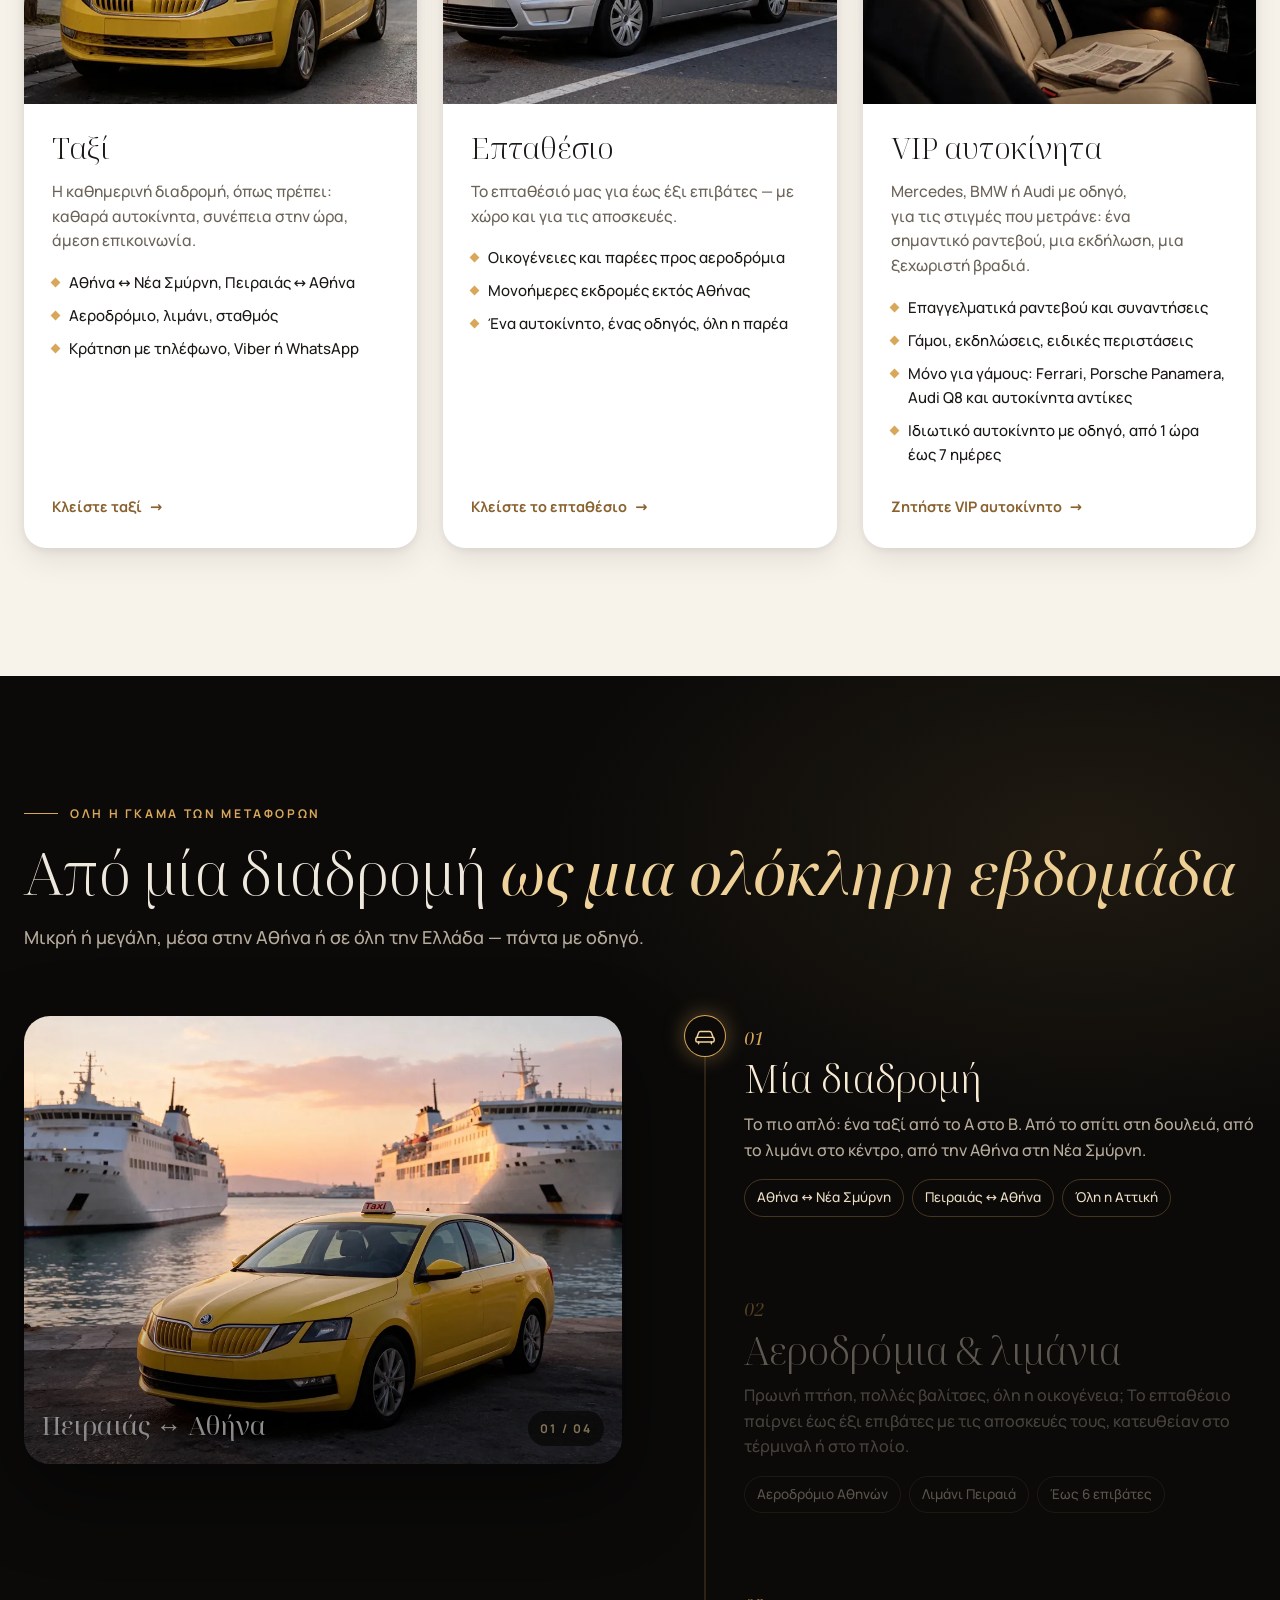
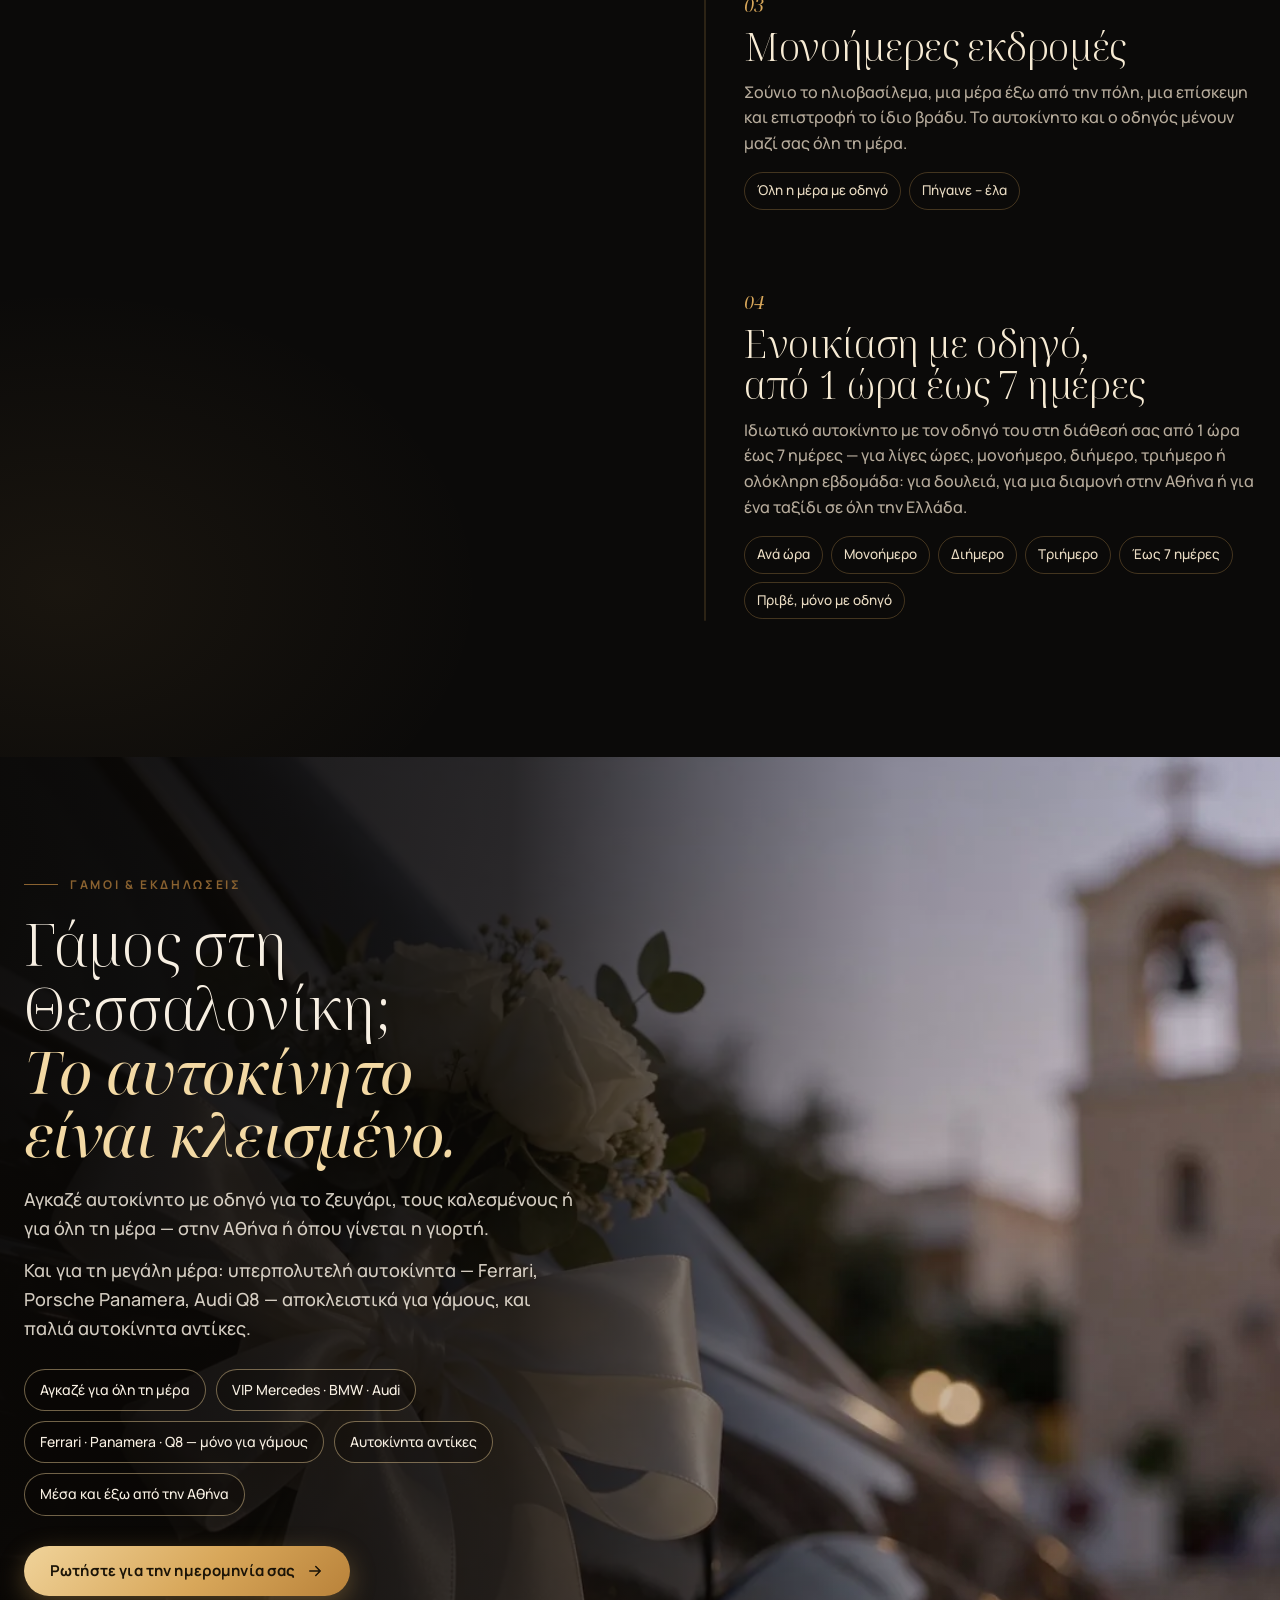
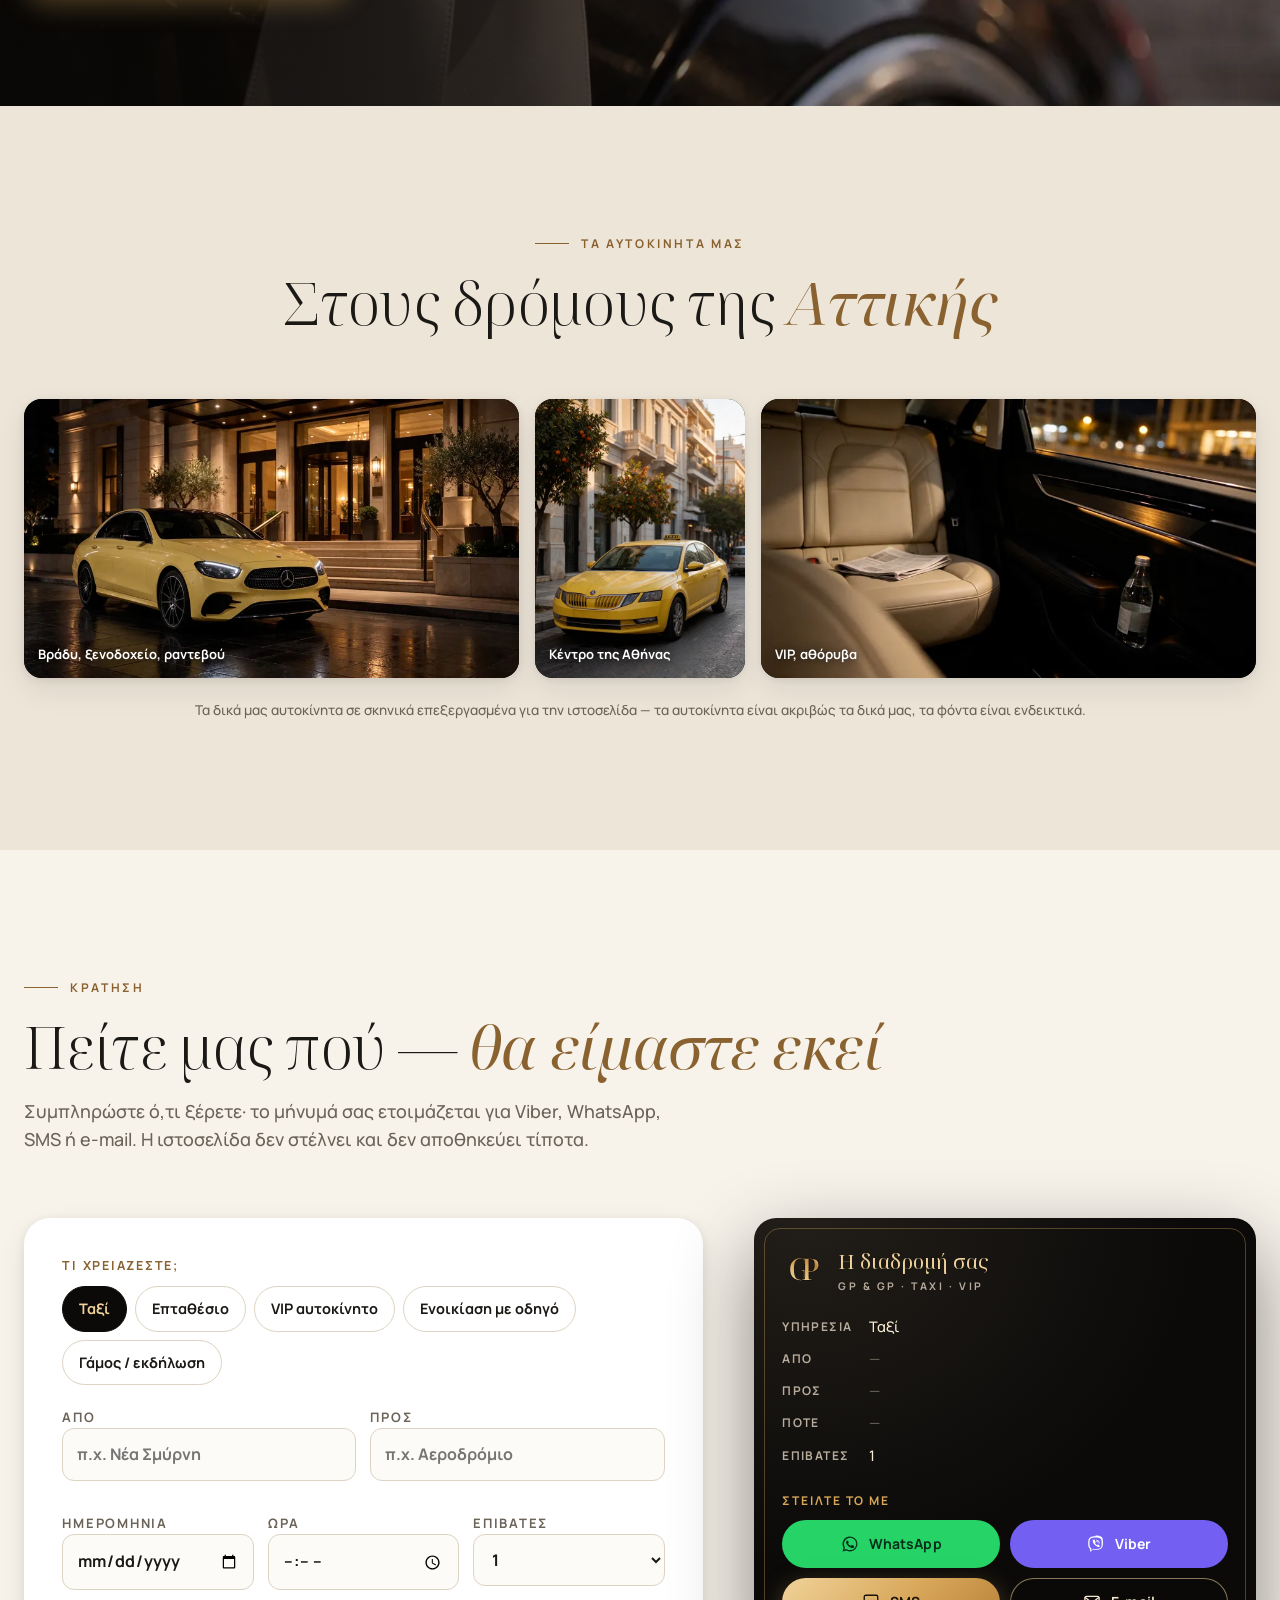
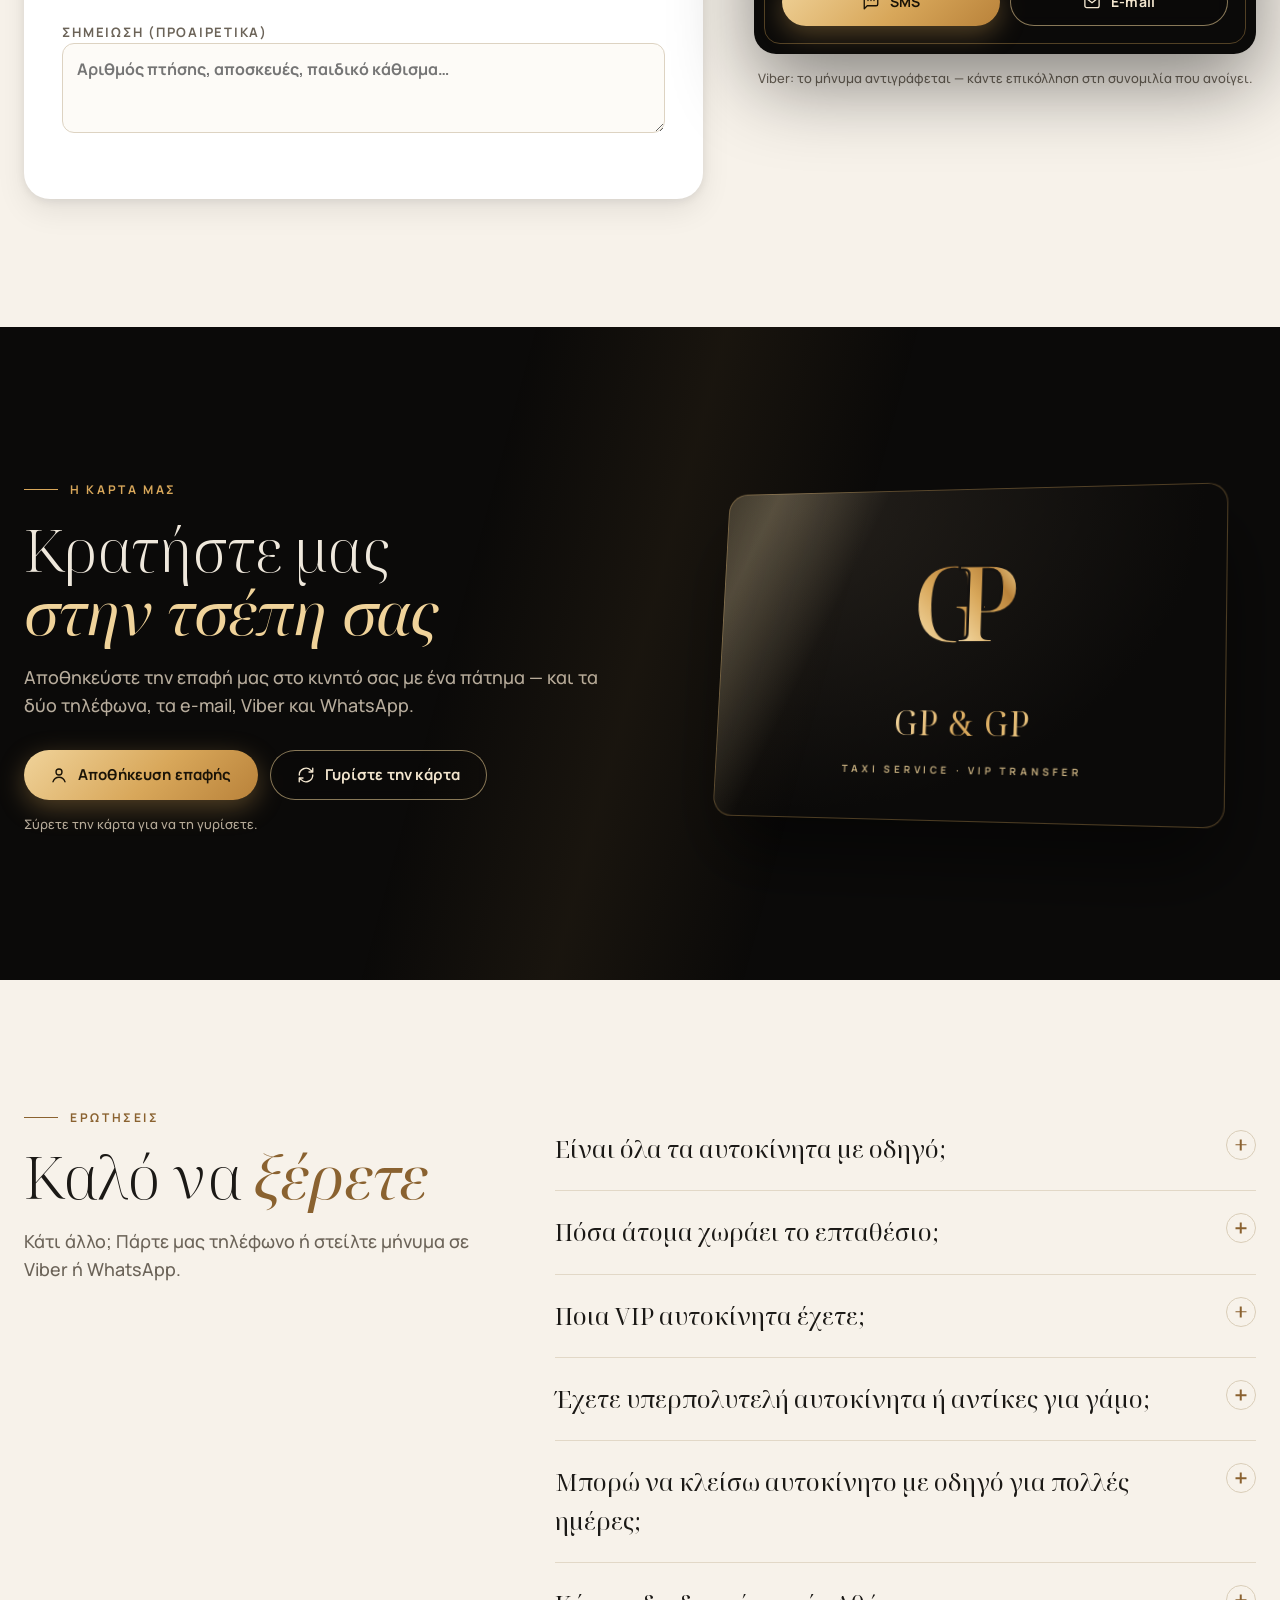
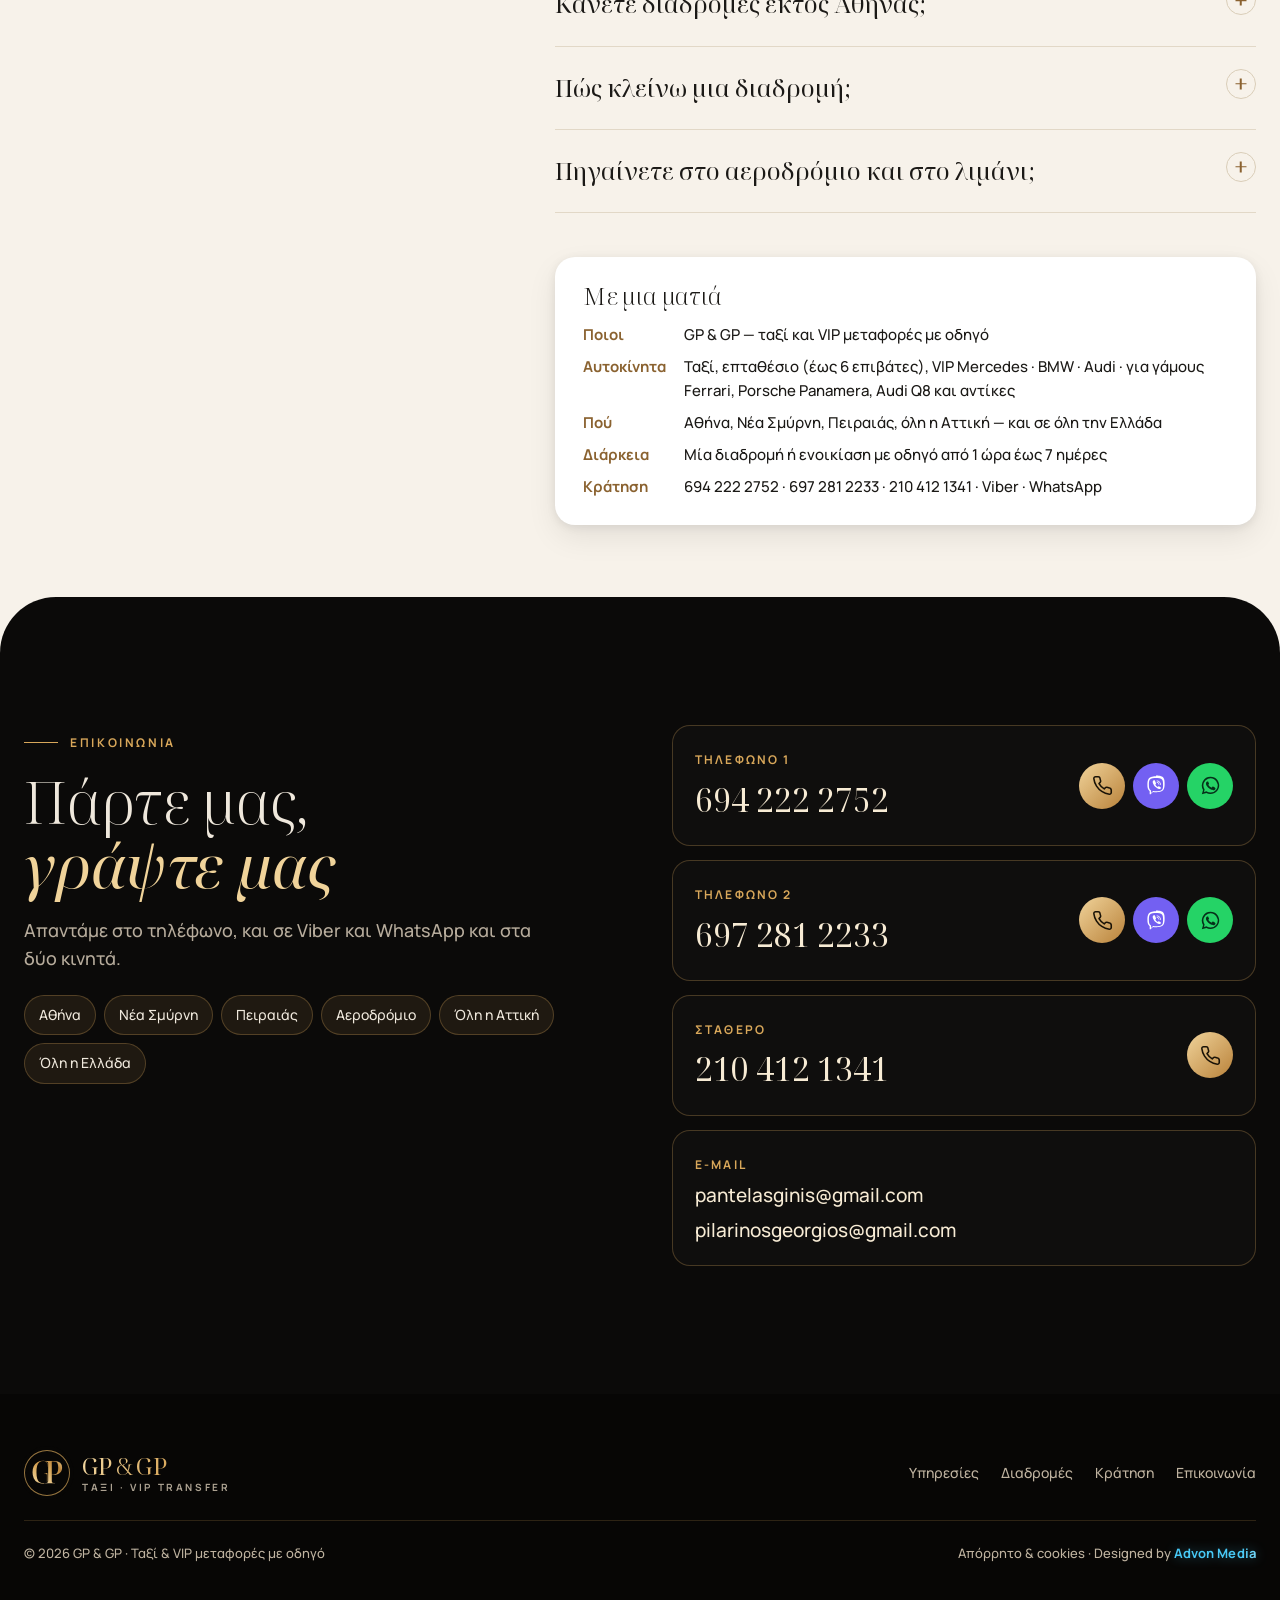
==== commit 8f310202: "Contact: landline 210 412 1341 added (card, glance, schema) [skip netlify]" ====
--- a/index.html
+++ b/index.html
@@ -462,7 +462,7 @@
 @media (max-width:700px){.hero .glow{display:none}}
 
 </style>
-<script type="application/ld+json">{"@context": "https://schema.org", "@graph": [{"@type": "LocalBusiness", "@id": "#business", "name": "GP & GP", "alternateName": ["GP&GP", "GP & GP Taxi · VIP Transfer"], "description": "Ταξί, επταθέσιο για έως 6 επιβάτες και VIP αυτοκίνητα Mercedes, BMW, Audi — όλα με οδηγό. Αθήνα, Νέα Σμύρνη, Πειραιάς, αεροδρόμια, μονοήμερες και πολυήμερες διαδρομές.", "telephone": "+306942222752", "email": "pantelasginis@gmail.com", "address": {"@type": "PostalAddress", "addressLocality": "Αθήνα", "addressRegion": "Αττική", "addressCountry": "GR"}, "image": "assets/img/gp-taxi-vip-metafores-athina-mercedes-akropoli-1800.webp", "logo": "assets/img/gp-and-gp-logo.svg", "areaServed": [{"@type": "City", "name": "Αθήνα"}, {"@type": "City", "name": "Νέα Σμύρνη"}, {"@type": "City", "name": "Πειραιάς"}, {"@type": "AdministrativeArea", "name": "Αττική"}, {"@type": "Country", "name": "Ελλάδα"}], "contactPoint": [{"@type": "ContactPoint", "telephone": "+306942222752", "contactType": "reservations", "availableLanguage": ["el", "en"]}, {"@type": "ContactPoint", "telephone": "+306972812233", "contactType": "reservations", "availableLanguage": ["el", "en"]}], "knowsAbout": ["Ταξί Αθήνα", "Ταξί Νέα Σμύρνη", "Ταξί Πειραιάς", "Μεταφορά αεροδρόμιο", "Επταθέσιο ταξί", "VIP μεταφορές με οδηγό", "Αυτοκίνητο με οδηγό", "Αγκαζέ αυτοκίνητο γάμου", "Υπερπολυτελή αυτοκίνητα για γάμο", "Αυτοκίνητα αντίκες για γάμο", "Μονοήμερες εκδρομές"], "makesOffer": [{"@type": "Offer", "itemOffered": {"@type": "TaxiService", "name": "Ταξί"}}, {"@type": "Offer", "itemOffered": {"@type": "TaxiService", "name": "Επταθέσιο έως 6 επιβάτες"}}, {"@type": "Offer", "itemOffered": {"@type": "TaxiService", "name": "VIP αυτοκίνητο με οδηγό (Mercedes, BMW, Audi)"}}, {"@type": "Offer", "itemOffered": {"@type": "TaxiService", "name": "Ενοικίαση αυτοκινήτου με οδηγό, από 1 ώρα έως 7 ημέρες"}}, {"@type": "Offer", "itemOffered": {"@type": "TaxiService", "name": "Αγκαζέ αυτοκίνητο για γάμους και εκδηλώσεις"}}, {"@type": "Offer", "itemOffered": {"@type": "TaxiService", "name": "Υπερπολυτελή αυτοκίνητα για γάμους (Ferrari, Porsche Panamera, Audi Q8)"}}, {"@type": "Offer", "itemOffered": {"@type": "TaxiService", "name": "Αυτοκίνητα αντίκες για γάμους"}}]}, {"@type": "WebSite", "@id": "#website", "name": "GP & GP", "alternateName": ["GP&GP Taxi VIP Transfer"], "inLanguage": ["el", "en"], "publisher": {"@id": "#business"}}, {"@type": "FAQPage", "mainEntity": [{"@type": "Question", "name": "Είναι όλα τα αυτοκίνητα με οδηγό;", "acceptedAnswer": {"@type": "Answer", "text": "Ναι. Ταξί, επταθέσιο και VIP αυτοκίνητα έρχονται πάντα με οδηγό — δεν ενοικιάζουμε αυτοκίνητα χωρίς οδηγό."}}, {"@type": "Question", "name": "Πόσα άτομα χωράει το επταθέσιο;", "acceptedAnswer": {"@type": "Answer", "text": "Έως έξι επιβάτες, μαζί με τις αποσκευές τους. Είναι ιδανικό για οικογένειες και παρέες προς το αεροδρόμιο ή για μονοήμερες εκδρομές."}}, {"@type": "Question", "name": "Ποια VIP αυτοκίνητα έχετε;", "acceptedAnswer": {"@type": "Answer", "text": "Mercedes, BMW και Audi, πάντα με οδηγό, για επαγγελματικά ραντεβού, εκδηλώσεις, γάμους και ειδικές περιστάσεις."}}, {"@type": "Question", "name": "Έχετε υπερπολυτελή αυτοκίνητα ή αντίκες για γάμο;", "acceptedAnswer": {"@type": "Answer", "text": "Ναι. Αποκλειστικά για γάμους διαθέτουμε υπερπολυτελή αυτοκίνητα — Ferrari, Porsche Panamera, Audi Q8 — καθώς και παλιά αυτοκίνητα αντίκες, πάντα με οδηγό."}}, {"@type": "Question", "name": "Μπορώ να κλείσω αυτοκίνητο με οδηγό για πολλές ημέρες;", "acceptedAnswer": {"@type": "Answer", "text": "Ναι. Μπορείτε να έχετε ιδιωτικό αυτοκίνητο με τον οδηγό του στη διάθεσή σας από 1 ώρα έως 7 ημέρες: ανά ώρα, μονοήμερο, διήμερο, τριήμερο ή ως μία εβδομάδα."}}, {"@type": "Question", "name": "Κάνετε διαδρομές εκτός Αθήνας;", "acceptedAnswer": {"@type": "Answer", "text": "Ναι. Εκτός από την Αθήνα, τη Νέα Σμύρνη, τον Πειραιά και όλη την Αττική, κάνουμε και μεγάλες διαδρομές — για παράδειγμα αγκαζέ αυτοκίνητο για γάμο στη Θεσσαλονίκη."}}, {"@type": "Question", "name": "Πώς κλείνω μια διαδρομή;", "acceptedAnswer": {"@type": "Answer", "text": "Τηλεφωνικά στο 694 222 2752 ή στο 697 281 2233, ή με μήνυμα σε Viber ή WhatsApp. Μπορείτε να ετοιμάσετε το μήνυμα από τη φόρμα «Κράτηση» της σελίδας."}}, {"@type": "Question", "name": "Πηγαίνετε στο αεροδρόμιο και στο λιμάνι;", "acceptedAnswer": {"@type": "Answer", "text": "Ναι, στο αεροδρόμιο της Αθήνας και στο λιμάνι του Πειραιά, για αναχωρήσεις και αφίξεις."}}]}]}</script>
+<script type="application/ld+json">{"@context": "https://schema.org", "@graph": [{"@type": "LocalBusiness", "@id": "#business", "name": "GP & GP", "alternateName": ["GP&GP", "GP & GP Taxi · VIP Transfer"], "description": "Ταξί, επταθέσιο για έως 6 επιβάτες και VIP αυτοκίνητα Mercedes, BMW, Audi — όλα με οδηγό. Αθήνα, Νέα Σμύρνη, Πειραιάς, αεροδρόμια, μονοήμερες και πολυήμερες διαδρομές.", "telephone": "+306942222752", "email": "pantelasginis@gmail.com", "address": {"@type": "PostalAddress", "addressLocality": "Αθήνα", "addressRegion": "Αττική", "addressCountry": "GR"}, "image": "assets/img/gp-taxi-vip-metafores-athina-mercedes-akropoli-1800.webp", "logo": "assets/img/gp-and-gp-logo.svg", "areaServed": [{"@type": "City", "name": "Αθήνα"}, {"@type": "City", "name": "Νέα Σμύρνη"}, {"@type": "City", "name": "Πειραιάς"}, {"@type": "AdministrativeArea", "name": "Αττική"}, {"@type": "Country", "name": "Ελλάδα"}], "contactPoint": [{"@type": "ContactPoint", "telephone": "+306942222752", "contactType": "reservations", "availableLanguage": ["el", "en"]}, {"@type": "ContactPoint", "telephone": "+306972812233", "contactType": "reservations", "availableLanguage": ["el", "en"]}, {"@type": "ContactPoint", "telephone": "+302104121341", "contactType": "reservations", "availableLanguage": ["el", "en"]}], "knowsAbout": ["Ταξί Αθήνα", "Ταξί Νέα Σμύρνη", "Ταξί Πειραιάς", "Μεταφορά αεροδρόμιο", "Επταθέσιο ταξί", "VIP μεταφορές με οδηγό", "Αυτοκίνητο με οδηγό", "Αγκαζέ αυτοκίνητο γάμου", "Υπερπολυτελή αυτοκίνητα για γάμο", "Αυτοκίνητα αντίκες για γάμο", "Μονοήμερες εκδρομές"], "makesOffer": [{"@type": "Offer", "itemOffered": {"@type": "TaxiService", "name": "Ταξί"}}, {"@type": "Offer", "itemOffered": {"@type": "TaxiService", "name": "Επταθέσιο έως 6 επιβάτες"}}, {"@type": "Offer", "itemOffered": {"@type": "TaxiService", "name": "VIP αυτοκίνητο με οδηγό (Mercedes, BMW, Audi)"}}, {"@type": "Offer", "itemOffered": {"@type": "TaxiService", "name": "Ενοικίαση αυτοκινήτου με οδηγό, από 1 ώρα έως 7 ημέρες"}}, {"@type": "Offer", "itemOffered": {"@type": "TaxiService", "name": "Αγκαζέ αυτοκίνητο για γάμους και εκδηλώσεις"}}, {"@type": "Offer", "itemOffered": {"@type": "TaxiService", "name": "Υπερπολυτελή αυτοκίνητα για γάμους (Ferrari, Porsche Panamera, Audi Q8)"}}, {"@type": "Offer", "itemOffered": {"@type": "TaxiService", "name": "Αυτοκίνητα αντίκες για γάμους"}}]}, {"@type": "WebSite", "@id": "#website", "name": "GP & GP", "alternateName": ["GP&GP Taxi VIP Transfer"], "inLanguage": ["el", "en"], "publisher": {"@id": "#business"}}, {"@type": "FAQPage", "mainEntity": [{"@type": "Question", "name": "Είναι όλα τα αυτοκίνητα με οδηγό;", "acceptedAnswer": {"@type": "Answer", "text": "Ναι. Ταξί, επταθέσιο και VIP αυτοκίνητα έρχονται πάντα με οδηγό — δεν ενοικιάζουμε αυτοκίνητα χωρίς οδηγό."}}, {"@type": "Question", "name": "Πόσα άτομα χωράει το επταθέσιο;", "acceptedAnswer": {"@type": "Answer", "text": "Έως έξι επιβάτες, μαζί με τις αποσκευές τους. Είναι ιδανικό για οικογένειες και παρέες προς το αεροδρόμιο ή για μονοήμερες εκδρομές."}}, {"@type": "Question", "name": "Ποια VIP αυτοκίνητα έχετε;", "acceptedAnswer": {"@type": "Answer", "text": "Mercedes, BMW και Audi, πάντα με οδηγό, για επαγγελματικά ραντεβού, εκδηλώσεις, γάμους και ειδικές περιστάσεις."}}, {"@type": "Question", "name": "Έχετε υπερπολυτελή αυτοκίνητα ή αντίκες για γάμο;", "acceptedAnswer": {"@type": "Answer", "text": "Ναι. Αποκλειστικά για γάμους διαθέτουμε υπερπολυτελή αυτοκίνητα — Ferrari, Porsche Panamera, Audi Q8 — καθώς και παλιά αυτοκίνητα αντίκες, πάντα με οδηγό."}}, {"@type": "Question", "name": "Μπορώ να κλείσω αυτοκίνητο με οδηγό για πολλές ημέρες;", "acceptedAnswer": {"@type": "Answer", "text": "Ναι. Μπορείτε να έχετε ιδιωτικό αυτοκίνητο με τον οδηγό του στη διάθεσή σας από 1 ώρα έως 7 ημέρες: ανά ώρα, μονοήμερο, διήμερο, τριήμερο ή ως μία εβδομάδα."}}, {"@type": "Question", "name": "Κάνετε διαδρομές εκτός Αθήνας;", "acceptedAnswer": {"@type": "Answer", "text": "Ναι. Εκτός από την Αθήνα, τη Νέα Σμύρνη, τον Πειραιά και όλη την Αττική, κάνουμε και μεγάλες διαδρομές — για παράδειγμα αγκαζέ αυτοκίνητο για γάμο στη Θεσσαλονίκη."}}, {"@type": "Question", "name": "Πώς κλείνω μια διαδρομή;", "acceptedAnswer": {"@type": "Answer", "text": "Τηλεφωνικά στο 694 222 2752 ή στο 697 281 2233, ή με μήνυμα σε Viber ή WhatsApp. Μπορείτε να ετοιμάσετε το μήνυμα από τη φόρμα «Κράτηση» της σελίδας."}}, {"@type": "Question", "name": "Πηγαίνετε στο αεροδρόμιο και στο λιμάνι;", "acceptedAnswer": {"@type": "Answer", "text": "Ναι, στο αεροδρόμιο της Αθήνας και στο λιμάνι του Πειραιά, για αναχωρήσεις και αφίξεις."}}]}]}</script>
 </head>
 <body>
 <svg width="0" height="0" style="position:absolute" aria-hidden="true"><defs><linearGradient id="gld" x1="0" y1="0" x2="1" y2="1"><stop offset="0" stop-color="#F3D9A4"/><stop offset=".45" stop-color="#D8A75A"/><stop offset=".75" stop-color="#B9823A"/><stop offset="1" stop-color="#E9C887"/></linearGradient></defs><symbol id="gpm" viewBox="0 0 200 200"><path transform="translate(29.48 145.00) scale(0.13536 -0.13536)" d="M407 -10Q289 -10 211.0 36.0Q133 82 94.5 164.5Q56 247 56 358Q56 466 94.5 548.5Q133 631 211.0 677.5Q289 724 406 724Q482 724 534.5 709.5Q587 695 614.5 670.0Q642 645 642 613Q642 579 617.0 559.5Q592 540 539 537Q539 600 525.0 639.5Q511 679 481.0 696.5Q451 714 400 714Q323 714 275.0 678.0Q227 642 205.0 563.5Q183 485 183 358Q183 230 207.5 151.5Q232 73 285.0 36.5Q338 0 423 0Q449 0 473.5 4.0Q498 8 518 13V253Q518 277 509.5 292.0Q501 307 483.0 314.5Q465 322 439 322H433V332H708V322H701Q677 322 662.5 314.0Q648 306 641.5 290.0Q635 274 635 249V38Q583 14 528.0 2.0Q473 -10 407 -10Z" style="fill:var(--gpf,url(#gld))"/><path transform="translate(87.55 145.00) scale(0.13536 -0.13536)" d="M35 0V10H56Q80 10 96.5 17.0Q113 24 121.5 39.5Q130 55 130 80V638Q130 662 121.5 676.5Q113 691 96.5 697.5Q80 704 56 704H35V714H323Q453 714 515.0 658.0Q577 602 577 504Q577 459 562.5 418.5Q548 378 515.5 346.0Q483 314 430.0 295.5Q377 277 301 277H246V79Q246 54 255.0 39.0Q264 24 280.5 17.0Q297 10 320 10H347V0ZM291 287Q335 287 365.5 298.5Q396 310 415.0 335.5Q434 361 443.0 401.5Q452 442 452 499Q452 573 437.5 618.0Q423 663 391.0 683.5Q359 704 306 704H246V287Z" style="fill:none;stroke:var(--gpk,#0B0A09);stroke-width:51.7;stroke-linejoin:round"/><path transform="translate(87.55 145.00) scale(0.13536 -0.13536)" d="M35 0V10H56Q80 10 96.5 17.0Q113 24 121.5 39.5Q130 55 130 80V638Q130 662 121.5 676.5Q113 691 96.5 697.5Q80 704 56 704H35V714H323Q453 714 515.0 658.0Q577 602 577 504Q577 459 562.5 418.5Q548 378 515.5 346.0Q483 314 430.0 295.5Q377 277 301 277H246V79Q246 54 255.0 39.0Q264 24 280.5 17.0Q297 10 320 10H347V0ZM291 287Q335 287 365.5 298.5Q396 310 415.0 335.5Q434 361 443.0 401.5Q452 442 452 499Q452 573 437.5 618.0Q423 663 391.0 683.5Q359 704 306 704H246V287Z" style="fill:var(--gpf,url(#gld))"/></symbol></svg>
@@ -790,7 +790,7 @@
      <dt data-en="Cars">Αυτοκίνητα</dt><dd data-en="Taxi, 7-seater (up to 6 passengers), VIP Mercedes · BMW · Audi; for weddings Ferrari, Porsche Panamera, Audi Q8 and vintage cars">Ταξί, επταθέσιο (έως 6 επιβάτες), VIP Mercedes · BMW · Audi · για γάμους Ferrari, Porsche Panamera, Audi Q8 και αντίκες</dd>
      <dt data-en="Where">Πού</dt><dd data-en="Athens, Nea Smyrni, Piraeus, all of Attica — and anywhere in Greece">Αθήνα, Νέα Σμύρνη, Πειραιάς, όλη η Αττική — και σε όλη την Ελλάδα</dd>
      <dt data-en="How long">Διάρκεια</dt><dd data-en="One ride, or hire with driver from 1 hour to 7 days">Μία διαδρομή ή ενοικίαση με οδηγό από 1 ώρα έως 7 ημέρες</dd>
-     <dt data-en="Booking">Κράτηση</dt><dd>694 222 2752 · 697 281 2233 · Viber · WhatsApp</dd>
+     <dt data-en="Booking">Κράτηση</dt><dd>694 222 2752 · 697 281 2233 · 210 412 1341 · Viber · WhatsApp</dd>
     </dl>
    </div>
   </div>
@@ -802,12 +802,13 @@
   <div>
    <span class="kick rv" data-en="Contact">Επικοινωνία</span>
    <h2 class="rv lc-h" style="margin-top:18px" data-en="Call us, <em>message us</em>">Πάρτε μας, <em>γράψτε μας</em></h2>
-   <p class="lead rv" data-en="We answer by phone, Viber and WhatsApp on both numbers.">Απαντάμε σε τηλέφωνο, Viber και WhatsApp και στα δύο νούμερα.</p>
+   <p class="lead rv" data-en="We answer by phone, and by Viber and WhatsApp on both mobiles.">Απαντάμε στο τηλέφωνο, και σε Viber και WhatsApp και στα δύο κινητά.</p>
    <div class="areas rv"><span data-en="Athens">Αθήνα</span><span data-en="Nea Smyrni">Νέα Σμύρνη</span><span data-en="Piraeus">Πειραιάς</span><span data-en="Airport">Αεροδρόμιο</span><span data-en="All of Attica">Όλη η Αττική</span><span data-en="All of Greece">Όλη η Ελλάδα</span></div>
   </div>
   <div class="ln2">
    <div class="lc rv"><div><span class="k" data-en="Phone 1">Τηλέφωνο 1</span><a class="v" href="tel:+306942222752">694 222 2752</a></div><div class="bt"><a class="c1" href="tel:+306942222752" aria-label="Κλήση 694 222 2752" data-en-aria="Call 694 222 2752"><svg viewBox="0 0 24 24" fill="none" stroke="currentColor" stroke-width="1.8" stroke-linecap="round" stroke-linejoin="round" aria-hidden="true"><path d="M22 16.9v3a2 2 0 0 1-2.2 2 19.8 19.8 0 0 1-8.6-3.1 19.5 19.5 0 0 1-6-6A19.8 19.8 0 0 1 2.1 4.2 2 2 0 0 1 4.1 2h3a2 2 0 0 1 2 1.7c.1.9.4 1.8.7 2.7a2 2 0 0 1-.5 2.1L8 9.8a16 16 0 0 0 6 6l1.3-1.3a2 2 0 0 1 2.1-.4c.9.3 1.8.6 2.7.7a2 2 0 0 1 1.7 2z"/></svg></a><a class="c2" href="viber://chat?number=%2B306942222752" aria-label="Viber 694 222 2752"><svg viewBox="0 0 24 24" fill="currentColor" aria-hidden="true"><path d="M11.4 1.5C9.1 1.5 4.5 1.9 3 4.3 1.8 6 1.6 8.4 1.6 11.2c0 2.9.2 5.6 2.6 7.3v3.1c0 .5.6.8 1 .4l2.7-2.6c1.2.2 2.3.3 3.6.3 2.3 0 6.9-.4 8.4-2.8 1.2-1.7 1.4-4.2 1.4-6.9 0-2.8-.2-5.3-1.4-6.9-1.5-2.4-6.2-2.6-8.5-2.6zm.1 1.8c2 0 5.9.2 7 2 .9 1.3 1 3.3 1 5.7 0 2.3-.1 4.4-1 5.7-1.1 1.8-5 2-7 2-1.2 0-2.3-.1-3.4-.3l-2.3 2.2v-2.8l-.5-.4c-1.8-1.3-2-3.5-2-6.4 0-2.4.1-4.4 1-5.7 1.2-1.8 5.1-2 7.2-2zM9.3 6c-.3 0-.6.1-.9.4-.5.5-.9 1-.8 1.7.3 1.9 1.3 3.6 2.6 5 1.4 1.4 3.1 2.5 5 3 .7.1 1.2-.3 1.6-.8.3-.4.3-.9-.1-1.2l-1.5-1.1c-.4-.3-.9-.2-1.2.1l-.5.5c-1.2-.4-2.3-1.5-2.8-2.8l.5-.5c.3-.3.4-.8.1-1.2L10.2 6.4c-.2-.3-.5-.4-.9-.4zm3.1.4a.4.4 0 0 0 0 .8c2.1.1 3.8 1.8 3.9 3.9a.4.4 0 0 0 .8 0c-.1-2.5-2.2-4.6-4.7-4.7zm.1 1.6a.4.4 0 0 0 0 .8c1.1.1 1.9.9 2 2a.4.4 0 0 0 .8 0c-.1-1.5-1.3-2.7-2.8-2.8z"/></svg></a><a class="c3" href="https://wa.me/306942222752" target="_blank" rel="noopener" aria-label="WhatsApp 694 222 2752"><svg viewBox="0 0 24 24" fill="currentColor" aria-hidden="true"><path d="M12 2a9.9 9.9 0 0 0-8.5 15l-1.4 5 5.2-1.4A9.9 9.9 0 1 0 12 2zm0 18.1a8.2 8.2 0 0 1-4.2-1.2l-.3-.2-3 .8.8-3-.2-.3A8.2 8.2 0 1 1 12 20.1zm4.5-6.1c-.2-.1-1.5-.7-1.7-.8s-.4-.1-.6.1-.7.8-.8 1-.3.2-.5.1a6.7 6.7 0 0 1-3.3-2.9c-.3-.4.3-.4.7-1.4.1-.2 0-.3 0-.4l-.8-1.8c-.2-.5-.4-.4-.6-.4h-.5a1 1 0 0 0-.7.3 3 3 0 0 0-.9 2.2c0 1.3.9 2.5 1.1 2.7.1.2 1.9 2.9 4.6 4 1.7.7 2.4.8 3.2.7.5-.1 1.5-.6 1.8-1.2.2-.6.2-1.1.1-1.2l-.5-.3z"/></svg></a></div></div>
    <div class="lc rv"><div><span class="k" data-en="Phone 2">Τηλέφωνο 2</span><a class="v" href="tel:+306972812233">697 281 2233</a></div><div class="bt"><a class="c1" href="tel:+306972812233" aria-label="Κλήση 697 281 2233" data-en-aria="Call 697 281 2233"><svg viewBox="0 0 24 24" fill="none" stroke="currentColor" stroke-width="1.8" stroke-linecap="round" stroke-linejoin="round" aria-hidden="true"><path d="M22 16.9v3a2 2 0 0 1-2.2 2 19.8 19.8 0 0 1-8.6-3.1 19.5 19.5 0 0 1-6-6A19.8 19.8 0 0 1 2.1 4.2 2 2 0 0 1 4.1 2h3a2 2 0 0 1 2 1.7c.1.9.4 1.8.7 2.7a2 2 0 0 1-.5 2.1L8 9.8a16 16 0 0 0 6 6l1.3-1.3a2 2 0 0 1 2.1-.4c.9.3 1.8.6 2.7.7a2 2 0 0 1 1.7 2z"/></svg></a><a class="c2" href="viber://chat?number=%2B306972812233" aria-label="Viber 697 281 2233"><svg viewBox="0 0 24 24" fill="currentColor" aria-hidden="true"><path d="M11.4 1.5C9.1 1.5 4.5 1.9 3 4.3 1.8 6 1.6 8.4 1.6 11.2c0 2.9.2 5.6 2.6 7.3v3.1c0 .5.6.8 1 .4l2.7-2.6c1.2.2 2.3.3 3.6.3 2.3 0 6.9-.4 8.4-2.8 1.2-1.7 1.4-4.2 1.4-6.9 0-2.8-.2-5.3-1.4-6.9-1.5-2.4-6.2-2.6-8.5-2.6zm.1 1.8c2 0 5.9.2 7 2 .9 1.3 1 3.3 1 5.7 0 2.3-.1 4.4-1 5.7-1.1 1.8-5 2-7 2-1.2 0-2.3-.1-3.4-.3l-2.3 2.2v-2.8l-.5-.4c-1.8-1.3-2-3.5-2-6.4 0-2.4.1-4.4 1-5.7 1.2-1.8 5.1-2 7.2-2zM9.3 6c-.3 0-.6.1-.9.4-.5.5-.9 1-.8 1.7.3 1.9 1.3 3.6 2.6 5 1.4 1.4 3.1 2.5 5 3 .7.1 1.2-.3 1.6-.8.3-.4.3-.9-.1-1.2l-1.5-1.1c-.4-.3-.9-.2-1.2.1l-.5.5c-1.2-.4-2.3-1.5-2.8-2.8l.5-.5c.3-.3.4-.8.1-1.2L10.2 6.4c-.2-.3-.5-.4-.9-.4zm3.1.4a.4.4 0 0 0 0 .8c2.1.1 3.8 1.8 3.9 3.9a.4.4 0 0 0 .8 0c-.1-2.5-2.2-4.6-4.7-4.7zm.1 1.6a.4.4 0 0 0 0 .8c1.1.1 1.9.9 2 2a.4.4 0 0 0 .8 0c-.1-1.5-1.3-2.7-2.8-2.8z"/></svg></a><a class="c3" href="https://wa.me/306972812233" target="_blank" rel="noopener" aria-label="WhatsApp 697 281 2233"><svg viewBox="0 0 24 24" fill="currentColor" aria-hidden="true"><path d="M12 2a9.9 9.9 0 0 0-8.5 15l-1.4 5 5.2-1.4A9.9 9.9 0 1 0 12 2zm0 18.1a8.2 8.2 0 0 1-4.2-1.2l-.3-.2-3 .8.8-3-.2-.3A8.2 8.2 0 1 1 12 20.1zm4.5-6.1c-.2-.1-1.5-.7-1.7-.8s-.4-.1-.6.1-.7.8-.8 1-.3.2-.5.1a6.7 6.7 0 0 1-3.3-2.9c-.3-.4.3-.4.7-1.4.1-.2 0-.3 0-.4l-.8-1.8c-.2-.5-.4-.4-.6-.4h-.5a1 1 0 0 0-.7.3 3 3 0 0 0-.9 2.2c0 1.3.9 2.5 1.1 2.7.1.2 1.9 2.9 4.6 4 1.7.7 2.4.8 3.2.7.5-.1 1.5-.6 1.8-1.2.2-.6.2-1.1.1-1.2l-.5-.3z"/></svg></a></div></div>
+   <div class="lc rv"><div><span class="k" data-en="Landline">Σταθερό</span><a class="v" href="tel:+302104121341">210 412 1341</a></div><div class="bt"><a class="c1" href="tel:+302104121341" aria-label="Κλήση 210 412 1341" data-en-aria="Call 210 412 1341"><svg viewBox="0 0 24 24" fill="none" stroke="currentColor" stroke-width="1.8" stroke-linecap="round" stroke-linejoin="round" aria-hidden="true"><path d="M22 16.9v3a2 2 0 0 1-2.2 2 19.8 19.8 0 0 1-8.6-3.1 19.5 19.5 0 0 1-6-6A19.8 19.8 0 0 1 2.1 4.2 2 2 0 0 1 4.1 2h3a2 2 0 0 1 2 1.7c.1.9.4 1.8.7 2.7a2 2 0 0 1-.5 2.1L8 9.8a16 16 0 0 0 6 6l1.3-1.3a2 2 0 0 1 2.1-.4c.9.3 1.8.6 2.7.7a2 2 0 0 1 1.7 2z"/></svg></a></div></div>
    <div class="lc rv ml"><div><span class="k">E-mail</span><a href="mailto:pantelasginis@gmail.com">pantelasginis@gmail.com</a><a href="mailto:pilarinosgeorgios@gmail.com">pilarinosgeorgios@gmail.com</a></div></div>
   </div>
  </div>
